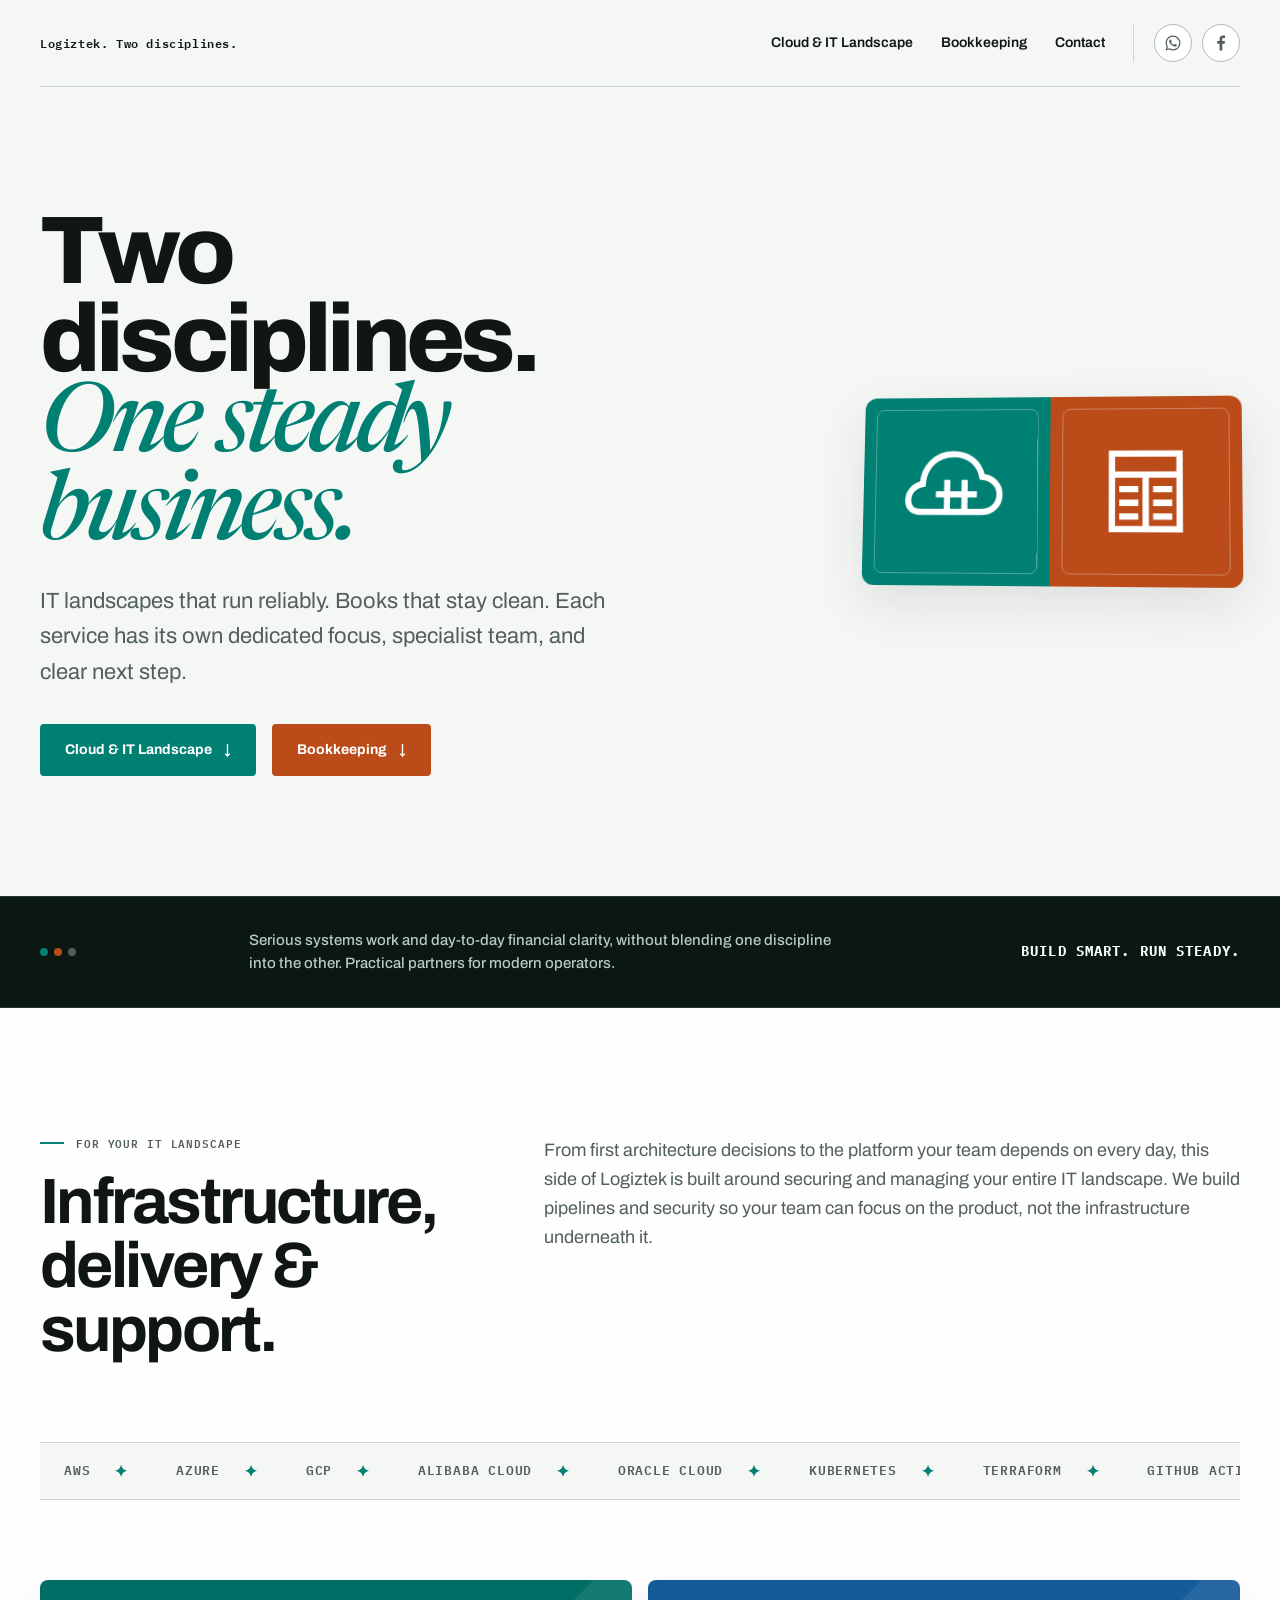
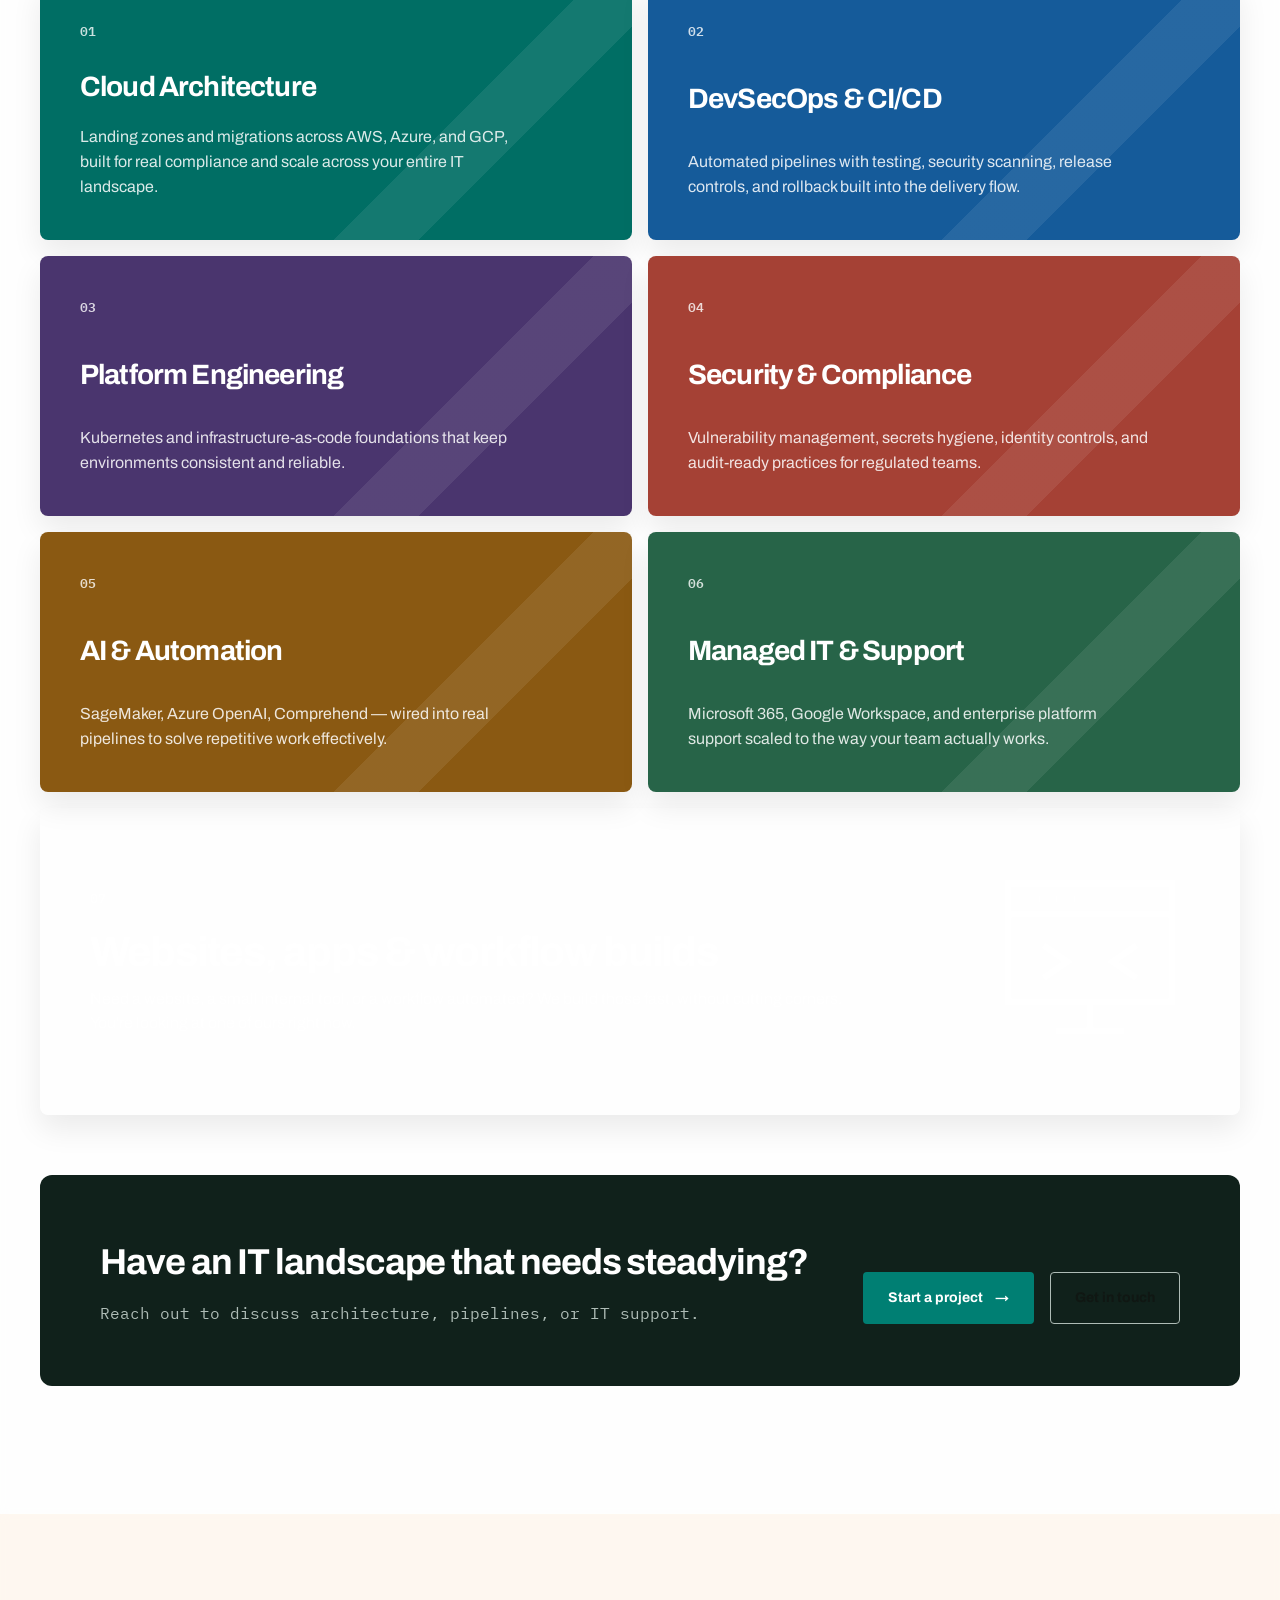
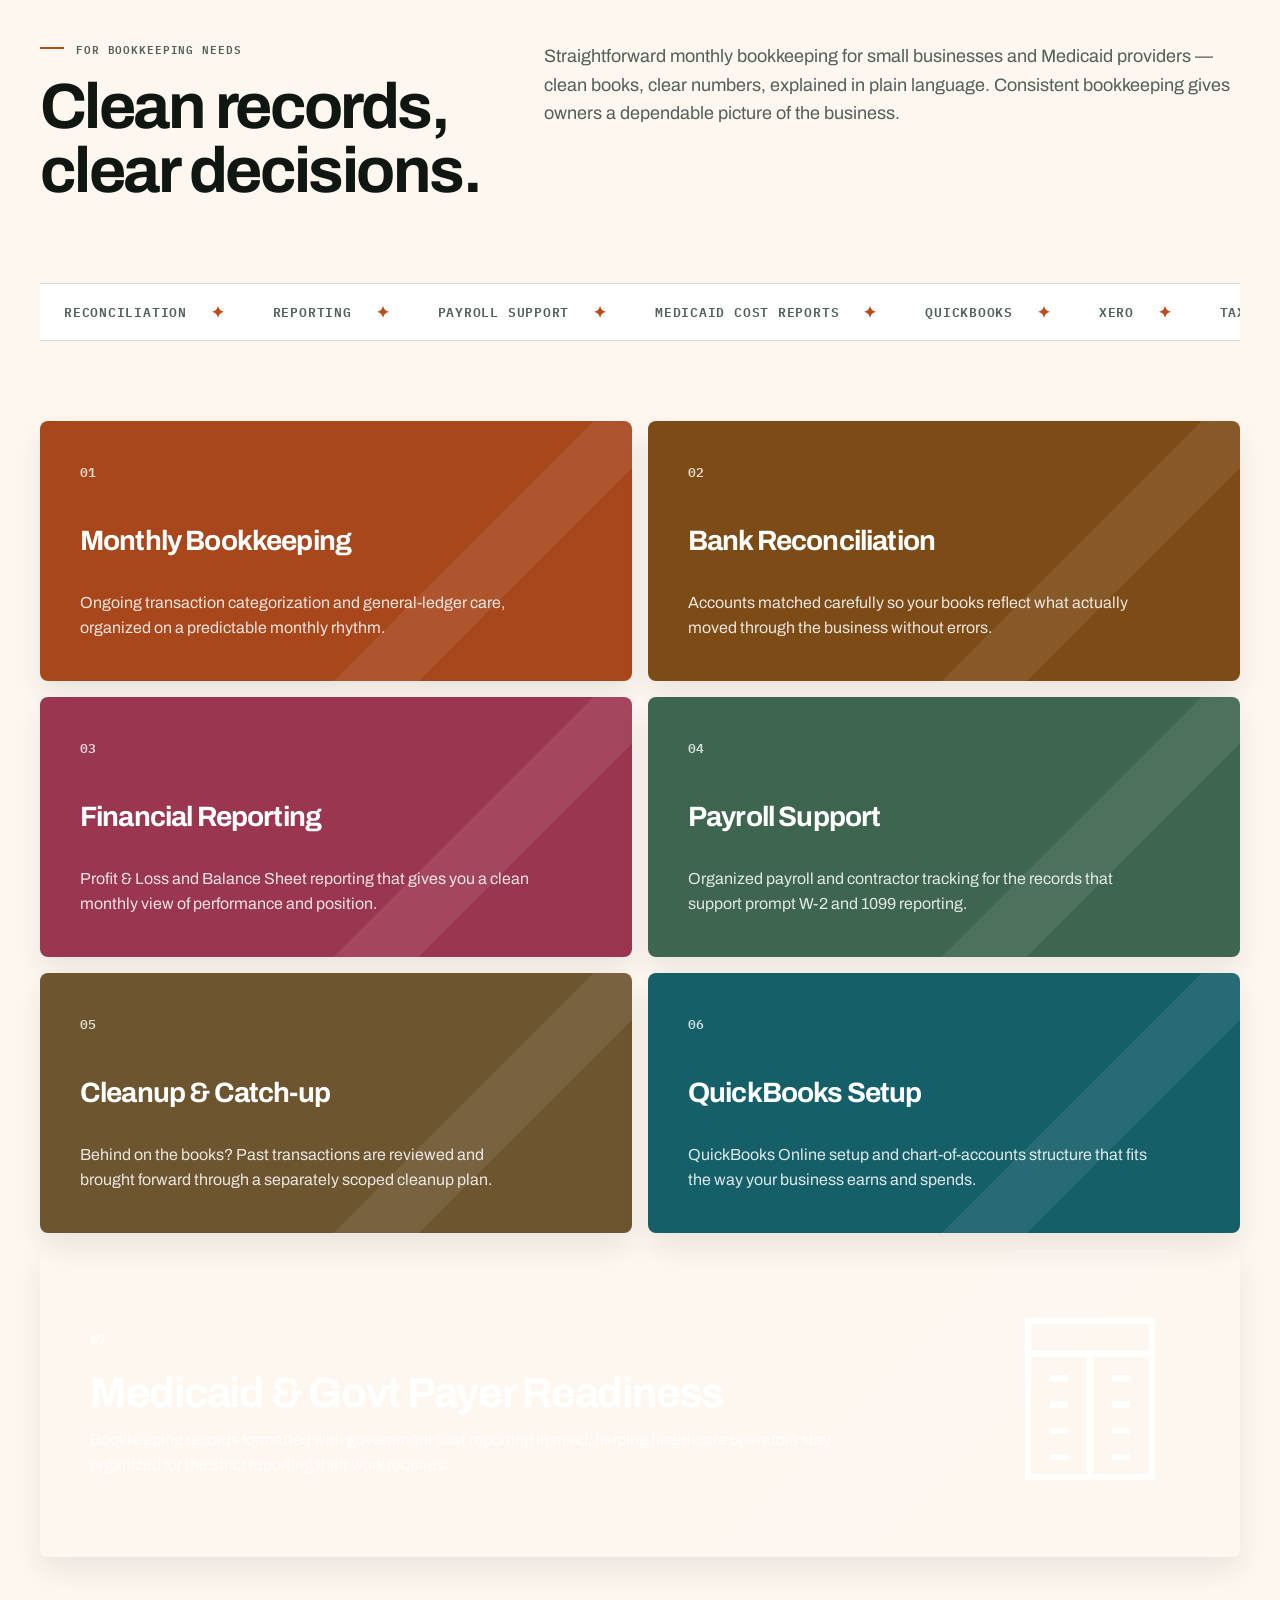
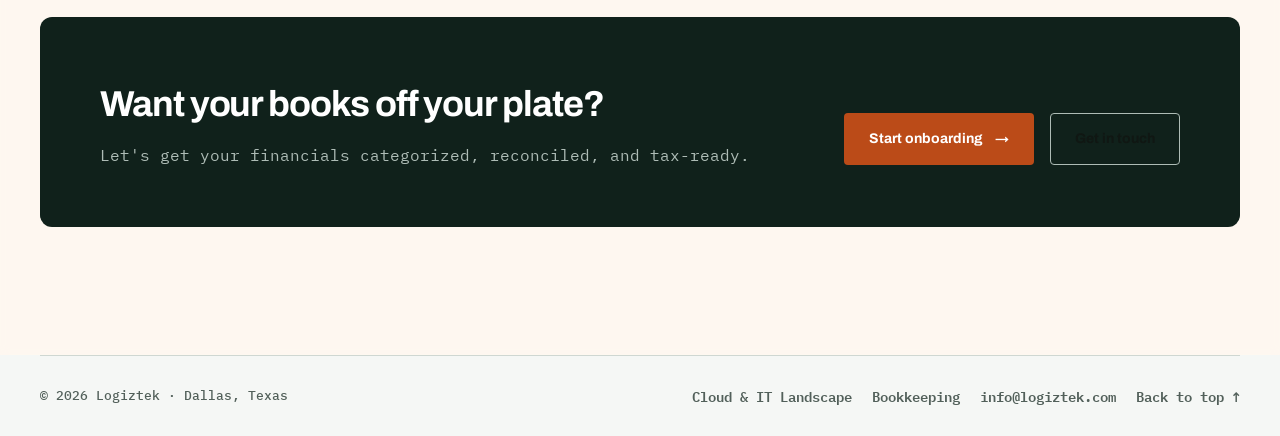
==== index.html @ 9a55af59 "Update index.html" ====
<!doctype html>
<html lang="en">
<head>
  <meta charset="utf-8" />
  <meta name="viewport" content="width=device-width, initial-scale=1, viewport-fit=cover" />
  <meta name="color-scheme" content="light dark" />
  <meta name="description" content="Logiztek provides cloud engineering, DevSecOps, IT landscape support, monthly bookkeeping, payroll support and Medicaid cost reporting." />
  <link rel="icon" href="data:," />
  <link rel="preconnect" href="https://fonts.googleapis.com" />
  <link rel="preconnect" href="https://fonts.gstatic.com" crossorigin />
  <link href="https://fonts.googleapis.com/css2?family=Archivo:wght@400;500;600;700;800&family=Newsreader:opsz,wght@6..72,500;6..72,600&family=IBM+Plex+Mono:wght@400;500;600&display=swap" rel="stylesheet">
  <title>Logiztek — Cloud Systems + Clear Books</title>
  
  <style>
    :root {
      color-scheme: light dark;
      
      /* Base Colors */
      --paper: #f5f7f5;
      --surface: #ffffff;
      --ink: #101713;
      --muted: #52605a;
      --line: #cfd7d2;
      --line-strong: #aebcb6;
      
      /* Cloud / IT Theme */
      --cloud: #007f73;
      --cloud-strong: #005c54;
      --cloud-soft: #d8f3ed;
      --cloud-ink: #063b36;
      
      /* Bookkeeping Theme */
      --books: #bb4b18;
      --books-strong: #87310d;
      --books-soft: #ffe5d2;
      --books-ink: #4d1c08;
      
      /* Accents */
      --dark: #0a1713;
      --dark-surface: #10211b;
      --cream: #fff8ef;
      
      --shadow: 0 18px 52px rgba(14, 35, 27, .11);
      --shadow-hover: 0 24px 64px rgba(14, 35, 27, .18);
    }

    @media (prefers-color-scheme: dark) {
      :root {
        --paper: #07110e;
        --surface: #0d1b17;
        --ink: #f2f7f4;
        --muted: #aebdb6;
        --line: #2b3e37;
        --line-strong: #43574f;
        
        --cloud: #76e0cb;
        --cloud-strong: #a8efdf;
        --cloud-soft: #123f37;
        --cloud-ink: #e6fff9;
        
        --books: #ff9a63;
        --books-strong: #ffc09b;
        --books-soft: #4b2616;
        --books-ink: #fff2e9;
        
        --dark: #06100d;
        --dark-surface: #0a1713;
        --cream: #180f0a;
        
        --shadow: 0 18px 52px rgba(0, 0, 0, .35);
        --shadow-hover: 0 24px 64px rgba(0, 0, 0, .5);
      }
    }

    /* Reset & Base */
    * { box-sizing: border-box; }
    html { scroll-behavior: smooth; }
    body {
      margin: 0;
      overflow-x: hidden;
      background: var(--paper);
      color: var(--ink);
      font-family: "Archivo", sans-serif;
      font-size: 16px;
      line-height: 1.55;
      text-rendering: optimizeLegibility;
      -webkit-font-smoothing: antialiased;
    }
    
    a { color: inherit; transition: color 0.2s ease; }
    button, a { -webkit-tap-highlight-color: transparent; }
    a:focus-visible, button:focus-visible { outline: 3px solid var(--cloud); outline-offset: 4px; }
    
    .shell { width: min(1200px, calc(100% - 48px)); margin-inline: auto; }
    
    /* Typography Utilities */
    .eyebrow {
      font: 600 11px/1.2 "IBM Plex Mono", monospace;
      letter-spacing: .08em;
      text-transform: uppercase;
      color: var(--muted);
      display: flex;
      align-items: center;
      gap: 12px;
      margin-bottom: 20px;
    }
    .eyebrow::before {
      content: "";
      width: 24px;
      height: 2px;
      background: var(--line-strong);
    }

    /* Topbar */
    .topbar {
      display: flex;
      align-items: center;
      justify-content: space-between;
      gap: 24px;
      padding: 24px 0;
      border-bottom: 1px solid var(--line);
    }
    .tagline {
      font: 600 12px/1.2 "IBM Plex Mono", monospace;
      letter-spacing: .05em;
      text-decoration: none;
      color: var(--ink);
    }
    nav { display: flex; align-items: center; gap: 28px; }
    nav a { text-decoration: none; font-size: 14px; font-weight: 600; }
    nav > a:nth-child(1):hover { color: var(--cloud); }
    nav > a:nth-child(2):hover { color: var(--books); }
    
    .header-socials {
      display: flex;
      align-items: center;
      gap: 10px;
      padding-left: 20px;
      border-left: 1px solid var(--line);
    }
    .social-link {
      width: 38px; height: 38px;
      display: grid; place-items: center;
      border: 1px solid var(--line-strong);
      border-radius: 50%;
      color: var(--muted); background: var(--surface);
      transition: all .2s ease;
    }
    .social-link svg { width: 18px; height: 18px; fill: currentColor; }
    .social-link.whatsapp:hover { color: #fff; border-color: #25D366; background: #25D366; }
    .social-link.facebook:hover { color: #fff; border-color: #1877f2; background: #1877f2; }

    /* Buttons */
    .actions { display: flex; flex-wrap: wrap; gap: 16px; margin-top: 34px; }
    .button {
      display: inline-flex; align-items: center; justify-content: center; gap: 12px;
      min-height: 52px; padding: 0 24px;
      border: 1px solid transparent; border-radius: 4px;
      text-decoration: none; font-size: 14px; font-weight: 700;
      transition: transform .2s ease, box-shadow .2s ease, filter .2s ease;
      cursor: pointer;
    }
    .button:hover { transform: translateY(-2px); box-shadow: var(--shadow); }
    .button.cloud-btn { background: var(--cloud); color: #fff; }
    .button.books-btn { background: var(--books); color: #fff; }
    .button.secondary-btn { background: transparent; border-color: var(--line-strong); color: var(--ink); }
    .button.secondary-btn:hover { border-color: var(--ink); background: var(--surface); }

    /* Hero */
    .hero {
      display: grid;
      grid-template-columns: 1.15fr 0.85fr;
      gap: clamp(40px, 8vw, 100px);
      align-items: center;
      padding: clamp(60px, 10vw, 120px) 0;
    }
    .hero-content h1 {
      margin: 0 0 24px 0;
      font-size: clamp(48px, 7.5vw, 96px);
      line-height: .92;
      letter-spacing: -.05em;
      font-weight: 800;
    }
    .hero-content h1 .steady {
      display: block;
      font-family: "Newsreader", serif;
      font-weight: 500;
      font-style: italic;
      color: var(--cloud);
    }
    .hero-content p {
      font-size: clamp(18px, 2vw, 22px);
      color: var(--muted);
      line-height: 1.6;
      max-width: 580px;
      margin: 0;
    }

    /* Duo Mark */
    .duo-mark {
      width: 100%;
      max-width: 380px;
      aspect-ratio: 2 / 1;
      display: grid;
      grid-template-columns: 1fr 1fr;
      box-shadow: var(--shadow);
      margin-left: auto;
      border-radius: 12px;
      overflow: hidden;
      transform: perspective(1000px) rotateY(-5deg) rotateX(5deg);
      transition: transform 0.4s cubic-bezier(0.175, 0.885, 0.32, 1.275);
    }
    .duo-mark:hover {
      transform: perspective(1000px) rotateY(0deg) rotateX(0deg) scale(1.02);
    }
    .mark-half { 
      display: grid; place-items: center; 
      position: relative; 
    }
    .mark-half svg { width: 55%; height: 55%; z-index: 2; }
    .mark-half.cloud { background: var(--cloud); color: #fff; }
    .mark-half.books { background: var(--books); color: #fff; }
    .mark-half::after {
      content: ""; position: absolute; inset: 12px;
      border: 1px solid rgba(255,255,255,0.3);
      border-radius: 8px;
    }

    /* Manifesto */
    .manifesto {
      background: var(--dark);
      color: #fff;
      padding: 32px 0;
      border-block: 1px solid #1d3930;
    }
    .manifesto .shell {
      display: flex;
      align-items: center;
      justify-content: space-between;
      gap: 30px;
      flex-wrap: wrap;
    }
    .manifesto p { margin: 0; color: #b8c9c2; font-size: 15px; font-weight: 500; max-width: 600px; }
    .manifesto strong { font-size: 14px; letter-spacing: .08em; font-family: "IBM Plex Mono", monospace; }
    
    .signal { display: flex; gap: 6px; }
    .signal i { width: 8px; height: 8px; display: block; border-radius: 50%; }
    .signal i:nth-child(1) { background: var(--cloud); }
    .signal i:nth-child(2) { background: var(--books); }
    .signal i:nth-child(3) { background: var(--muted); }

    /* Tracks & Floating Video Backgrounds */
    .track { 
      position: relative; 
      padding: clamp(80px, 10vw, 140px) 0; 
      overflow: hidden; 
    }
    .track > .shell { position: relative; z-index: 2; }
    
    .video-bg {
      position: absolute; inset: 0; z-index: 0;
      overflow: hidden; pointer-events: none;
    }
    .video-bg video {
      width: 100%; height: 100%; object-fit: cover;
      animation: floatSlowly 25s ease-in-out infinite alternate;
      transform: scale(1.1);
    }
    @keyframes floatSlowly {
      0% { transform: scale(1.1) translate(0, 0); }
      100% { transform: scale(1.15) translate(-2%, 2%); }
    }
    .video-overlay {
      position: absolute; inset: 0;
      backdrop-filter: blur(4px);
    }
    
    /* Track specific overlay colors */
    .cloud-track .video-overlay {
      background: var(--surface);
      opacity: 0.88;
    }
    .books-track .video-overlay {
      background: var(--cream);
      opacity: 0.88;
    }

    .track-heading {
      display: grid;
      grid-template-columns: 0.8fr 1.2fr;
      gap: 40px;
      margin-bottom: 60px;
    }
    .track-heading h2 {
      margin: 0 0 20px;
      font-size: clamp(38px, 5vw, 64px);
      line-height: 1;
      letter-spacing: -.04em;
    }
    .track-heading p { margin: 0; color: var(--muted); font-size: 18px; line-height: 1.6; }
    
    .cloud-track .eyebrow::before { background: var(--cloud); }
    .books-track .eyebrow::before { background: var(--books); }

    /* Marquees */
    .marquee { 
      overflow: hidden; border-block: 1px solid var(--line); margin-bottom: 80px; 
      position: relative; z-index: 2; 
    }
    .cloud-track .marquee { background: var(--paper); }
    .books-track .marquee { background: var(--surface); }
    
    .marquee-track { width: max-content; display: flex; animation: marquee 35s linear infinite; }
    .marquee-group { display: flex; align-items: center; }
    .marquee-item { 
      display: flex; align-items: center; gap: 24px; padding: 20px 24px; 
      color: var(--muted); font: 600 13px/1 "IBM Plex Mono", monospace; text-transform: uppercase; letter-spacing: .06em; 
    }
    .cloud-track .marquee-item::after { content: "✦"; color: var(--cloud); font-size: 16px; }
    .books-track .marquee-item::after { content: "✦"; color: var(--books); font-size: 16px; }
    @keyframes marquee { to { transform: translateX(-50%); } }

    /* Services Grid */
    .services-grid { display: grid; grid-template-columns: repeat(2, 1fr); gap: 16px; }
    .service-card {
      padding: 40px;
      color: #fff;
      background-color: var(--service-bg);
      background-image: linear-gradient(135deg, transparent 0 65%, rgba(255,255,255,.08) 65% 75%, transparent 75%);
      box-shadow: 0 14px 30px rgba(0, 0, 0, .08);
      position: relative;
      overflow: hidden;
      border-radius: 8px;
      display: flex;
      flex-direction: column;
      justify-content: space-between;
      min-height: 260px;
    }
    
    /* Cloud Card Colors */
    .cloud-track .service-card:nth-child(1) { --service-bg: #006e64; }
    .cloud-track .service-card:nth-child(2) { --service-bg: #155b9a; }
    .cloud-track .service-card:nth-child(3) { --service-bg: #4a356e; }
    .cloud-track .service-card:nth-child(4) { --service-bg: #a54135; }
    .cloud-track .service-card:nth-child(5) { --service-bg: #8a5912; }
    .cloud-track .service-card:nth-child(6) { --service-bg: #276448; }
    
    /* Books Card Colors */
    .books-track .service-card:nth-child(1) { --service-bg: #a8471c; }
    .books-track .service-card:nth-child(2) { --service-bg: #7d4b16; }
    .books-track .service-card:nth-child(3) { --service-bg: #9b3650; }
    .books-track .service-card:nth-child(4) { --service-bg: #3d654f; }
    .books-track .service-card:nth-child(5) { --service-bg: #6d5530; }
    .books-track .service-card:nth-child(6) { --service-bg: #155f69; }

    .service-card .num { font: 600 13px "IBM Plex Mono", monospace; opacity: 0.8; margin-bottom: 20px; display: block;}
    .service-card h3 { margin: 0 0 12px; font-size: clamp(22px, 2.5vw, 28px); line-height: 1.1; letter-spacing: -.03em; }
    .service-card p { margin: 0; color: rgba(255,255,255,.85); font-size: 16px; max-width: 90%; }

    /* Wide Feature Card */
    .service-card.feature {
      grid-column: 1 / -1;
      flex-direction: row;
      align-items: center;
      gap: 40px;
      padding: 50px;
    }
    .service-card.feature .content { flex: 1; }
    .service-card.feature h3 { font-size: clamp(28px, 4vw, 42px); }
    .service-card.feature .emblem { flex: 0 0 200px; opacity: 0.9; }
    .service-card.feature .emblem svg { width: 100%; height: auto; }

    /* Call to Action Strip inside tracks */
    .cta-banner {
      margin-top: 60px;
      padding: clamp(40px, 6vw, 60px);
      background: var(--dark-surface);
      color: #fff;
      border-radius: 12px;
      display: flex;
      flex-wrap: wrap;
      align-items: center;
      justify-content: space-between;
      gap: 30px;
    }
    .cta-banner h3 { margin: 0 0 10px; font-size: clamp(24px, 3vw, 36px); letter-spacing: -.03em; }
    .cta-banner p { margin: 0; color: #aebcb6; font-size: 16px; font-family: "IBM Plex Mono", monospace; }

    /* Modals / Dialogs */
    .contact-dialog {
      position: fixed; inset: 0; z-index: 100; display: none; place-items: center; padding: 24px;
      background: rgba(2, 12, 9, .85); backdrop-filter: blur(8px);
    }
    .contact-dialog:target { display: grid; animation: fadeIn 0.3s ease; }
    @keyframes fadeIn { from { opacity: 0; } to { opacity: 1; } }
    
    .contact-card {
      width: min(640px, 100%); max-height: calc(100dvh - 48px); overflow-y: auto; 
      padding: clamp(32px, 5vw, 56px);
      background: var(--surface); color: var(--ink); 
      border-radius: 12px; box-shadow: 0 24px 80px rgba(0,0,0,0.4);
    }
    .cloud-path .contact-card { border-top: 6px solid var(--cloud); }
    .book-path .contact-card { border-top: 6px solid var(--books); }
    
    .contact-card-head { display: flex; align-items: flex-start; justify-content: space-between; gap: 20px; }
    .contact-card h2 { margin: 0 0 10px; font-size: clamp(32px, 5vw, 48px); line-height: 1.05; letter-spacing: -.04em; }
    .contact-card > p { margin: 0; color: var(--muted); font-size: 16px; }
    
    .contact-close {
      width: 40px; height: 40px; display: grid; place-items: center; 
      border: 1px solid var(--line-strong); border-radius: 50%;
      color: var(--muted); text-decoration: none; font-size: 24px;
      transition: all .2s ease;
    }
    .contact-close:hover { border-color: var(--ink); color: var(--ink); background: var(--paper); }

    /* Forms */
    .contact-form { display: grid; gap: 20px; margin-top: 32px; }
    .form-row { display: grid; grid-template-columns: 1fr 1fr; gap: 16px; }
    .form-field { display: grid; gap: 8px; }
    .form-field label { font: 600 11px/1 "IBM Plex Mono", monospace; letter-spacing: .05em; text-transform: uppercase; color: var(--ink); }
    .form-field input, .form-field textarea {
      width: 100%; padding: 14px 16px; 
      border: 1px solid var(--line-strong); border-radius: 6px;
      background: var(--paper); color: var(--ink); font: inherit; transition: border-color .2s, box-shadow .2s;
    }
    .form-field textarea { min-height: 120px; resize: vertical; }
    
    .cloud-path .form-field input:focus, .cloud-path .form-field textarea:focus { 
      border-color: var(--cloud); outline: none; box-shadow: 0 0 0 3px color-mix(in srgb, var(--cloud) 20%, transparent); 
    }
    .book-path .form-field input:focus, .book-path .form-field textarea:focus { 
      border-color: var(--books); outline: none; box-shadow: 0 0 0 3px color-mix(in srgb, var(--books) 20%, transparent); 
    }
    
    .form-field input.is-invalid, .form-field textarea.is-invalid { border-color: #d32f2f; }
    .field-error { min-height: 18px; margin: 0; color: #d32f2f; font-size: 13px; }
    .honeypot { position: absolute !important; width: 1px !important; height: 1px !important; overflow: hidden !important; clip: rect(0 0 0 0) !important; clip-path: inset(50%) !important; white-space: nowrap !important; }
    .form-submit { width: 100%; border: none; font-size: 16px; padding: 18px; }
    .form-submit:disabled { opacity: .7; cursor: wait; }
    
    .form-note { margin: 0; color: var(--muted); font-size: 14px; }
    .form-note.is-error { color: #d32f2f; }
    .cloud-path .form-note.is-success { color: var(--cloud); font-weight: 700; }
    .book-path .form-note.is-success { color: var(--books); font-weight: 700; }
    
    .contact-success { display: none; margin-top: 30px; padding: 30px; border-radius: 8px; }
    .cloud-path .contact-success { background: var(--cloud-soft); color: var(--cloud-ink); border-left: 4px solid var(--cloud); }
    .book-path .contact-success { background: var(--books-soft); color: var(--books-ink); border-left: 4px solid var(--books); }
    .contact-success h3 { margin: 0 0 10px; font-size: 24px; }
    .contact-success p { margin: 0; }
    .contact-form.is-complete { display: none; }
    .contact-form.is-complete + .contact-success { display: block; }

    /* Footer */
    footer { 
      display: flex; justify-content: space-between; align-items: center; flex-wrap: wrap; gap: 20px; 
      padding: 30px 0; border-top: 1px solid var(--line); color: var(--muted); font: 500 13px/1.4 "IBM Plex Mono", monospace; 
    }
    .footer-nav { display: flex; gap: 20px; }
    footer a:hover { color: var(--ink); }

    /* Responsive */
    @media (max-width: 900px) {
      .hero { grid-template-columns: 1fr; text-align: center; gap: 40px; }
      .hero-content p { margin: 0 auto; }
      .duo-mark { margin: 0 auto; max-width: 400px; transform: none; }
      .duo-mark:hover { transform: translateY(-5px); }
      .track-heading { grid-template-columns: 1fr; gap: 20px; }
      .services-grid { grid-template-columns: 1fr; }
      .service-card.feature { flex-direction: column; text-align: center; gap: 30px; padding: 40px 30px; }
      .service-card.feature .emblem { width: 160px; margin: 0 auto; }
      .cta-banner { flex-direction: column; text-align: center; }
    }

    @media (max-width: 600px) {
      .topbar { flex-direction: column; gap: 16px; padding: 20px 0; }
      .header-socials { border-left: none; padding-left: 0; justify-content: center; width: 100%; margin-top: 10px; }
      nav { flex-wrap: wrap; justify-content: center; gap: 16px; }
      .hero-content h1 { font-size: clamp(42px, 12vw, 60px); }
      .manifesto .shell { flex-direction: column; text-align: center; }
      .form-row { grid-template-columns: 1fr; }
      footer { flex-direction: column; text-align: center; justify-content: center; }
      .footer-nav { justify-content: center; flex-wrap: wrap; }
    }
  </style>
</head>
<body id="top">
  
  <header class="shell topbar">
    <a class="tagline" href="#top">Logiztek. Two disciplines.</a>
    <nav aria-label="Primary navigation">
      <a href="#cloud">Cloud &amp; IT Landscape</a>
      <a href="#bookkeeping">Bookkeeping</a>
      <a href="#contact-cloud">Contact</a>
      <span class="header-socials" aria-label="Follow Logiztek">
        <a class="social-link whatsapp" href="https://whatsapp.com/channel/0029Vb7V7QNIHphKqlEUrF14" target="_blank" rel="noopener noreferrer" aria-label="WhatsApp">
          <svg viewBox="0 0 24 24"><path d="M12.04 2a9.84 9.84 0 0 0-8.46 14.86L2.05 22l5.28-1.49A9.98 9.98 0 0 0 12.04 22 9.96 9.96 0 0 0 22 12.04 10 10 0 0 0 12.04 2Zm0 18.3a8.26 8.26 0 0 1-4.21-1.15l-.3-.18-3.13.88.89-3.05-.2-.32A8.18 8.18 0 0 1 3.78 12a8.27 8.27 0 1 1 8.26 8.3Zm4.53-6.19c-.25-.12-1.47-.72-1.7-.8-.23-.09-.4-.13-.57.12-.16.25-.64.8-.78.97-.14.16-.29.18-.54.06-1.47-.73-2.43-1.3-3.4-2.96-.26-.44.26-.41.73-1.36.08-.17.04-.31-.02-.44-.06-.12-.56-1.35-.77-1.85-.2-.48-.41-.42-.57-.43h-.48c-.16 0-.43.06-.66.31-.22.25-.86.85-.86 2.07 0 1.22.89 2.4 1.01 2.56.12.17 1.75 2.67 4.24 3.75 1.58.68 2.2.74 2.99.62.48-.07 1.47-.6 1.68-1.18.2-.58.2-1.07.14-1.18-.06-.1-.22-.16-.47-.28Z"/></svg>
        </a>
        <a class="social-link facebook" href="https://www.facebook.com/61595042666235" target="_blank" rel="noopener noreferrer" aria-label="Facebook">
          <svg viewBox="0 0 24 24"><path d="M13.72 22v-9.12h3.06l.46-3.56h-3.52V7.05c0-1.03.29-1.73 1.76-1.73h1.88V2.14A25.1 25.1 0 0 0 14.62 2c-2.71 0-4.57 1.66-4.57 4.7v2.62H7v3.56h3.05V22h3.67Z"/></svg>
        </a>
      </span>
    </nav>
  </header>

  <main>
    <!-- Unified Hero Section -->
    <section class="shell hero" aria-labelledby="hero-title">
      <div class="hero-content">
        <h1 id="hero-title">Two disciplines. <span class="steady">One steady business.</span></h1>
        <p>IT landscapes that run reliably. Books that stay clean. Each service has its own dedicated focus, specialist team, and clear next step.</p>
        <div class="actions">
          <a class="button cloud-btn" href="#cloud">Cloud &amp; IT Landscape <span aria-hidden="true">↓</span></a>
          <a class="button books-btn" href="#bookkeeping">Bookkeeping <span aria-hidden="true">↓</span></a>
        </div>
      </div>
      
      <div class="hero-aside">
        <div class="duo-mark" aria-label="Cloud and bookkeeping service emblem">
          <div class="mark-half cloud">
            <svg viewBox="0 0 100 100" fill="none" stroke="currentColor" stroke-width="6" stroke-linecap="square">
              <path d="M26 70h48c11 0 18-7 18-17 0-9-7-16-17-17C72 22 61 14 47 14 30 14 18 26 17 43 8 45 3 51 3 59c0 7 5 11 12 11h11Z"/>
              <path d="M33 53h34M41 42v22M58 42v22"/>
            </svg>
          </div>
          <div class="mark-half books">
            <svg viewBox="0 0 100 100" fill="none" stroke="currentColor" stroke-width="6" stroke-linecap="square">
              <path d="M18 14h64v72H18zM18 34h64M50 34v52"/>
              <path d="M28 48h12M28 61h12M28 74h12M60 48h12M60 61h12M60 74h12"/>
            </svg>
          </div>
        </div>
      </div>
    </section>

    <!-- Manifesto Strip -->
    <section class="manifesto" aria-label="Approach">
      <div class="shell">
        <div class="signal" aria-hidden="true"><i></i><i></i><i></i></div>
        <p>Serious systems work and day-to-day financial clarity, without blending one discipline into the other. Practical partners for modern operators.</p>
        <strong>BUILD SMART. RUN STEADY.</strong>
      </div>
    </section>

    <!-- Cloud Track -->
    <section class="track cloud-track" id="cloud">
      <!-- Floating Background Video -->
      <div class="video-bg" aria-hidden="true">
        <video autoplay loop muted playsinline>
          <source src="https://assets.mixkit.co/videos/preview/mixkit-server-rack-with-flashing-lights-in-a-data-center-43849-large.mp4" type="video/mp4">
        </video>
        <div class="video-overlay"></div>
      </div>

      <div class="shell">
        <div class="track-heading">
          <div>
            <div class="eyebrow">For Your IT Landscape</div>
            <h2>Infrastructure, delivery &amp; support.</h2>
          </div>
          <div>
            <p>From first architecture decisions to the platform your team depends on every day, this side of Logiztek is built around securing and managing your entire IT landscape. We build pipelines and security so your team can focus on the product, not the infrastructure underneath it.</p>
          </div>
        </div>

        <div class="marquee">
          <div class="marquee-track">
            <div class="marquee-group">
              <span class="marquee-item">AWS</span><span class="marquee-item">Azure</span><span class="marquee-item">GCP</span><span class="marquee-item">Alibaba Cloud</span><span class="marquee-item">Oracle Cloud</span><span class="marquee-item">Kubernetes</span><span class="marquee-item">Terraform</span><span class="marquee-item">GitHub Actions</span><span class="marquee-item">AI / ML</span>
            </div>
            <div class="marquee-group" aria-hidden="true">
              <span class="marquee-item">AWS</span><span class="marquee-item">Azure</span><span class="marquee-item">GCP</span><span class="marquee-item">Alibaba Cloud</span><span class="marquee-item">Oracle Cloud</span><span class="marquee-item">Kubernetes</span><span class="marquee-item">Terraform</span><span class="marquee-item">GitHub Actions</span><span class="marquee-item">AI / ML</span>
            </div>
          </div>
        </div>

        <div class="services-grid">
          <article class="service-card">
            <span class="num">01</span>
            <h3>Cloud Architecture</h3>
            <p>Landing zones and migrations across AWS, Azure, and GCP, built for real compliance and scale across your entire IT landscape.</p>
          </article>
          <article class="service-card">
            <span class="num">02</span>
            <h3>DevSecOps &amp; CI/CD</h3>
            <p>Automated pipelines with testing, security scanning, release controls, and rollback built into the delivery flow.</p>
          </article>
          <article class="service-card">
            <span class="num">03</span>
            <h3>Platform Engineering</h3>
            <p>Kubernetes and infrastructure-as-code foundations that keep environments consistent and reliable.</p>
          </article>
          <article class="service-card">
            <span class="num">04</span>
            <h3>Security &amp; Compliance</h3>
            <p>Vulnerability management, secrets hygiene, identity controls, and audit-ready practices for regulated teams.</p>
          </article>
          <article class="service-card">
            <span class="num">05</span>
            <h3>AI &amp; Automation</h3>
            <p>SageMaker, Azure OpenAI, Comprehend — wired into real pipelines to solve repetitive work effectively.</p>
          </article>
          <article class="service-card">
            <span class="num">06</span>
            <h3>Managed IT &amp; Support</h3>
            <p>Microsoft 365, Google Workspace, and enterprise platform support scaled to the way your team actually works.</p>
          </article>
          <article class="service-card feature">
            <div class="content">
              <span class="num">07</span>
              <h3>Websites, apps &amp; workflow builds</h3>
              <p>Need a website, a small internal tool, or a workflow automated? We build those fast, without cutting corners. You're looking at one of ours right now.</p>
            </div>
            <div class="emblem" aria-hidden="true">
              <svg viewBox="0 0 220 220" fill="none" stroke="currentColor" stroke-width="7">
                <rect x="20" y="28" width="180" height="130"/>
                <path d="M20 62h180M54 45h1M73 45h1M92 45h1M72 190h76M110 158v32"/>
                <path d="M59 96l26 18-26 18M161 96l-26 18 26 18"/>
              </svg>
            </div>
          </article>
        </div>

        <div class="cta-banner">
          <div>
            <h3>Have an IT landscape that needs steadying?</h3>
            <p>Reach out to discuss architecture, pipelines, or IT support.</p>
          </div>
          <div class="actions">
            <a class="button cloud-btn" href="https://logiztek.com/project">Start a project <span aria-hidden="true">→</span></a>
            <a class="button secondary-btn" href="#contact-cloud">Get in touch</a>
          </div>
        </div>

      </div>
    </section>

    <!-- Books Track -->
    <section class="track books-track" id="bookkeeping">
      <!-- Floating Background Video -->
      <div class="video-bg" aria-hidden="true">
        <video autoplay loop muted playsinline>
          <source src="https://assets.mixkit.co/videos/preview/mixkit-person-typing-on-a-calculator-and-writing-on-a-notebook-2802-large.mp4" type="video/mp4">
        </video>
        <div class="video-overlay"></div>
      </div>

      <div class="shell">
        <div class="track-heading">
          <div>
            <div class="eyebrow">For Bookkeeping Needs</div>
            <h2>Clean records, clear decisions.</h2>
          </div>
          <div>
            <p>Straightforward monthly bookkeeping for small businesses and Medicaid providers — clean books, clear numbers, explained in plain language. Consistent bookkeeping gives owners a dependable picture of the business.</p>
          </div>
        </div>

        <div class="marquee">
          <div class="marquee-track">
            <div class="marquee-group">
              <span class="marquee-item">Reconciliation</span><span class="marquee-item">Reporting</span><span class="marquee-item">Payroll Support</span><span class="marquee-item">Medicaid Cost Reports</span><span class="marquee-item">QuickBooks</span><span class="marquee-item">Xero</span><span class="marquee-item">Tax-Ready Records</span>
            </div>
            <div class="marquee-group" aria-hidden="true">
              <span class="marquee-item">Reconciliation</span><span class="marquee-item">Reporting</span><span class="marquee-item">Payroll Support</span><span class="marquee-item">Medicaid Cost Reports</span><span class="marquee-item">QuickBooks</span><span class="marquee-item">Xero</span><span class="marquee-item">Tax-Ready Records</span>
            </div>
          </div>
        </div>

        <div class="services-grid">
          <article class="service-card">
            <span class="num">01</span>
            <h3>Monthly Bookkeeping</h3>
            <p>Ongoing transaction categorization and general-ledger care, organized on a predictable monthly rhythm.</p>
          </article>
          <article class="service-card">
            <span class="num">02</span>
            <h3>Bank Reconciliation</h3>
            <p>Accounts matched carefully so your books reflect what actually moved through the business without errors.</p>
          </article>
          <article class="service-card">
            <span class="num">03</span>
            <h3>Financial Reporting</h3>
            <p>Profit &amp; Loss and Balance Sheet reporting that gives you a clean monthly view of performance and position.</p>
          </article>
          <article class="service-card">
            <span class="num">04</span>
            <h3>Payroll Support</h3>
            <p>Organized payroll and contractor tracking for the records that support prompt W-2 and 1099 reporting.</p>
          </article>
          <article class="service-card">
            <span class="num">05</span>
            <h3>Cleanup &amp; Catch-up</h3>
            <p>Behind on the books? Past transactions are reviewed and brought forward through a separately scoped cleanup plan.</p>
          </article>
          <article class="service-card">
            <span class="num">06</span>
            <h3>QuickBooks Setup</h3>
            <p>QuickBooks Online setup and chart-of-accounts structure that fits the way your business earns and spends.</p>
          </article>
          <article class="service-card feature">
            <div class="content">
              <span class="num">07</span>
              <h3>Medicaid &amp; Govt Payer Readiness</h3>
              <p>Bookkeeping records formatted with government cost reporting in mind, helping healthcare operators stay organized for the strict reporting their work requires.</p>
            </div>
            <div class="emblem" aria-hidden="true">
              <svg viewBox="0 0 220 220" fill="none" stroke="currentColor" stroke-width="7">
                <path d="M42 24h136v172H42zM42 60h136M110 60v136"/>
                <path d="M66 87h20M66 116h20M66 145h20M66 174h20M134 87h20M134 116h20M134 145h20M134 174h20"/>
              </svg>
            </div>
          </article>
        </div>

        <div class="cta-banner">
          <div>
            <h3>Want your books off your plate?</h3>
            <p>Let's get your financials categorized, reconciled, and tax-ready.</p>
          </div>
          <div class="actions">
            <a class="button books-btn" href="https://logiztek.com/start">Start onboarding <span aria-hidden="true">→</span></a>
            <a class="button secondary-btn" href="#contact-bookkeeping">Get in touch</a>
          </div>
        </div>

      </div>
    </section>

    <!-- Modals -->
    <!-- Cloud Contact Modal -->
    <section class="contact-dialog cloud-path" id="contact-cloud" role="dialog" aria-modal="true" aria-labelledby="contact-cloud-title">
      <div class="contact-card">
        <div class="contact-card-head">
          <div>
            <div class="eyebrow">Cloud &amp; IT Landscape Inquiry</div>
            <h2 id="contact-cloud-title">Let’s talk systems.</h2>
          </div>
          <a class="contact-close" href="#cloud" aria-label="Close modal">&times;</a>
        </div>
        <p>Tell us what you are building, migrating, securing or trying to steady across your IT landscape. We’ll respond by email or phone.</p>
        
        <form class="contact-form" data-contact-form data-service="Cloud &amp; IT" novalidate>
          <div class="form-row">
            <div class="form-field">
              <label for="cloud-name">Name</label>
              <input id="cloud-name" name="name" type="text" autocomplete="name" required />
              <p class="field-error" data-field-error="name" aria-live="polite"></p>
            </div>
            <div class="form-field">
              <label for="cloud-phone">Phone <span aria-hidden="true">(opt)</span></label>
              <input id="cloud-phone" name="phone" type="tel" autocomplete="tel" />
              <p class="field-error" data-field-error="phone" aria-live="polite"></p>
            </div>
          </div>
          <div class="form-field">
            <label for="cloud-email">Email</label>
            <input id="cloud-email" name="email" type="email" autocomplete="email" required />
            <p class="field-error" data-field-error="email" aria-live="polite"></p>
          </div>
          <div class="form-field">
            <label for="cloud-message">Message Details</label>
            <textarea id="cloud-message" name="message" required placeholder="What can we help you build or support?"></textarea>
            <p class="field-error" data-field-error="message" aria-live="polite"></p>
          </div>
          <div class="honeypot" aria-hidden="true">
            <label for="cloud-website">Website</label>
            <input id="cloud-website" name="website" type="text" tabindex="-1" autocomplete="off" />
          </div>
          <button class="button cloud-btn form-submit" type="submit">Send Inquiry &rarr;</button>
          <p class="form-note" data-form-note aria-live="polite"></p>
        </form>
        <div class="contact-success" role="status">
          <h3>Message sent successfully.</h3>
          <p>Thank you. A specialist from Logiztek will reach out to you shortly.</p>
        </div>
      </div>
    </section>

    <!-- Books Contact Modal -->
    <section class="contact-dialog book-path" id="contact-bookkeeping" role="dialog" aria-modal="true" aria-labelledby="contact-books-title">
      <div class="contact-card">
        <div class="contact-card-head">
          <div>
            <div class="eyebrow">Bookkeeping Inquiry</div>
            <h2 id="contact-books-title">Get your books in order.</h2>
          </div>
          <a class="contact-close" href="#bookkeeping" aria-label="Close modal">&times;</a>
        </div>
        <p>Tell us where your books stand and what you need help with. We’ll respond promptly.</p>
        
        <form class="contact-form" data-contact-form data-service="Bookkeeping" novalidate>
          <div class="form-row">
            <div class="form-field">
              <label for="book-name">Name</label>
              <input id="book-name" name="name" type="text" autocomplete="name" required />
              <p class="field-error" data-field-error="name" aria-live="polite"></p>
            </div>
            <div class="form-field">
              <label for="book-phone">Phone <span aria-hidden="true">(opt)</span></label>
              <input id="book-phone" name="phone" type="tel" autocomplete="tel" />
              <p class="field-error" data-field-error="phone" aria-live="polite"></p>
            </div>
          </div>
          <div class="form-field">
            <label for="book-email">Email</label>
            <input id="book-email" name="email" type="email" autocomplete="email" required />
            <p class="field-error" data-field-error="email" aria-live="polite"></p>
          </div>
          <div class="form-field">
            <label for="book-message">Message Details</label>
            <textarea id="book-message" name="message" required placeholder="Tell us about your business and bookkeeping needs..."></textarea>
            <p class="field-error" data-field-error="message" aria-live="polite"></p>
          </div>
          <div class="honeypot" aria-hidden="true">
            <label for="book-website">Website</label>
            <input id="book-website" name="website" type="text" tabindex="-1" autocomplete="off" />
          </div>
          <button class="button books-btn form-submit" type="submit">Send Inquiry &rarr;</button>
          <p class="form-note" data-form-note aria-live="polite"></p>
        </form>
        <div class="contact-success" role="status">
          <h3>Message sent successfully.</h3>
          <p>Thank you. Logiztek will reach out to you to discuss your financials.</p>
        </div>
      </div>
    </section>
  </main>

  <footer class="shell">
    <span>© 2026 Logiztek · Dallas, Texas</span>
    <nav class="footer-nav" aria-label="Footer navigation">
      <a href="#cloud">Cloud &amp; IT Landscape</a>
      <a href="#bookkeeping">Bookkeeping</a>
      <a href="mailto:info@logiztek.com">info@logiztek.com</a>
      <a href="#top">Back to top &uarr;</a>
    </nav>
  </footer>

  <script>
    (function () {
      var minimumFillTime = 3000;
      var emailPattern = /^[^\s@]+@[^\s@]+\.[^\s@]+$/;
      var forms = document.querySelectorAll('[data-contact-form]');

      function activeDialog() {
        var hash = window.location.hash;
        if (hash !== '#contact-cloud' && hash !== '#contact-bookkeeping') return null;
        return document.querySelector(hash);
      }

      function prepareDialog() {
        var dialog = activeDialog();
        document.body.style.overflow = dialog ? 'hidden' : '';
        if (!dialog) return;
        var form = dialog.querySelector('[data-contact-form]');
        if (form) form.dataset.openedAt = String(Date.now());
        window.setTimeout(function () {
          var field = dialog.querySelector('input[name="name"]');
          if (field) field.focus();
        }, 50);
      }

      function validationMessage(field) {
        var value = field.value.trim();
        if (field.name === 'name') {
          if (!value) return 'Enter your name.';
          if (value.length < 2 || !/[A-Za-z]/.test(value) || /^(.)\1+$/.test(value.replace(/\s/g, ''))) return 'Enter a valid name with at least 2 characters.';
        }
        if (field.name === 'email') {
          if (!value) return 'Enter your email address.';
          if (!emailPattern.test(value)) return 'Enter a valid email address.';
        }
        if (field.name === 'phone' && value && value.replace(/\D/g, '').length < 10) {
          return 'Enter a phone number with at least 10 digits, or leave it blank.';
        }
        if (field.name === 'message') {
          if (value.length < 10) return 'Enter at least 10 characters.';
          if (value.length > 2000) return 'Keep your message to 2000 characters or fewer.';
        }
        return '';
      }

      function validateField(field) {
        var message = validationMessage(field);
        var error = field.closest('.form-field').querySelector('[data-field-error]');
        field.setCustomValidity(message);
        field.classList.toggle('is-invalid', Boolean(message));
        if (error) error.textContent = message;
        return !message;
      }

      function validateForm(form) {
        var valid = true;
        ['name', 'email', 'phone', 'message'].forEach(function (name) {
          var field = form.elements[name];
          if (field && !validateField(field)) valid = false;
        });
        return valid;
      }

      function clearValidation(form) {
        form.querySelectorAll('.is-invalid').forEach(function (field) { field.classList.remove('is-invalid'); });
        form.querySelectorAll('[data-field-error]').forEach(function (error) { error.textContent = ''; });
      }

      forms.forEach(function (form) {
        ['name', 'email', 'phone', 'message'].forEach(function (name) {
          var field = form.elements[name];
          if (!field) return;
          field.addEventListener('input', function () { validateField(field); });
          field.addEventListener('blur', function () { validateField(field); });
        });

        form.addEventListener('submit', function (event) {
          event.preventDefault();
          var note = form.querySelector('[data-form-note]');
          var submit = form.querySelector('.form-submit');
          var openedAt = Number(form.dataset.openedAt || Date.now());

          note.className = 'form-note';
          if (!validateForm(form)) {
            form.reportValidity();
            note.textContent = 'Please review the fields marked above.';
            note.classList.add('is-error');
            return;
          }

          var data = new FormData(form);
          var payload = {
            name: String(data.get('name') || '').trim(),
            email: String(data.get('email') || '').trim(),
            phone: String(data.get('phone') || '').trim(),
            message: String(data.get('message') || '').trim(),
            website: String(data.get('website') || '').trim(),
            elapsedMs: 0
          };
          var delay = Math.max(0, minimumFillTime - (Date.now() - openedAt));

          submit.disabled = true;
          submit.innerHTML = delay ? 'Preparing&hellip;' : 'Sending&hellip;';
          note.textContent = delay ? 'Preparing your message…' : 'Sending your message securely…';

          window.setTimeout(function () {
            payload.elapsedMs = Math.max(minimumFillTime, Date.now() - openedAt);
            submit.innerHTML = 'Sending&hellip;';
            note.textContent = 'Sending your message securely…';

            fetch('/api/contact', {
              method: 'POST',
              headers: { 'Content-Type': 'application/json', 'Accept': 'application/json' },
              body: JSON.stringify(payload)
            }).then(function (response) {
              if (response.ok) {
                form.classList.add('is-complete');
                form.reset();
                clearValidation(form);
                return null;
              }
              return response.json().catch(function () { return {}; }).then(function (details) {
                var error = new Error(details.error || 'The message could not be sent. Please try again.');
                error.isHttpError = true;
                throw error;
              });
            }).catch(function (error) {
              note.className = 'form-note is-error';
              if (error.isHttpError) {
                note.textContent = error.message;
                return;
              }
              var subject = encodeURIComponent((form.dataset.service || 'General') + ' inquiry');
              var body = encodeURIComponent('Name: ' + payload.name + '\nEmail: ' + payload.email + '\nPhone: ' + (payload.phone || 'Not provided') + '\n\n' + payload.message);
              note.innerHTML = 'The network connection failed. <a href="mailto:info@logiztek.com?subject=' + subject + '&amp;body=' + body + '">Email info@logiztek.com instead</a>.';
            }).finally(function () {
              submit.disabled = false;
              submit.innerHTML = 'Send Inquiry &rarr;';
            });
          }, delay);
        });
      });

      window.addEventListener('hashchange', prepareDialog);
      document.addEventListener('keydown', function (event) {
        var dialog = activeDialog();
        if (event.key === 'Escape' && dialog) {
          var closeLink = dialog.querySelector('.contact-close');
          if (closeLink) window.location.hash = closeLink.getAttribute('href');
        }
      });
      prepareDialog();
    }());
  </script>
</body>
</html>
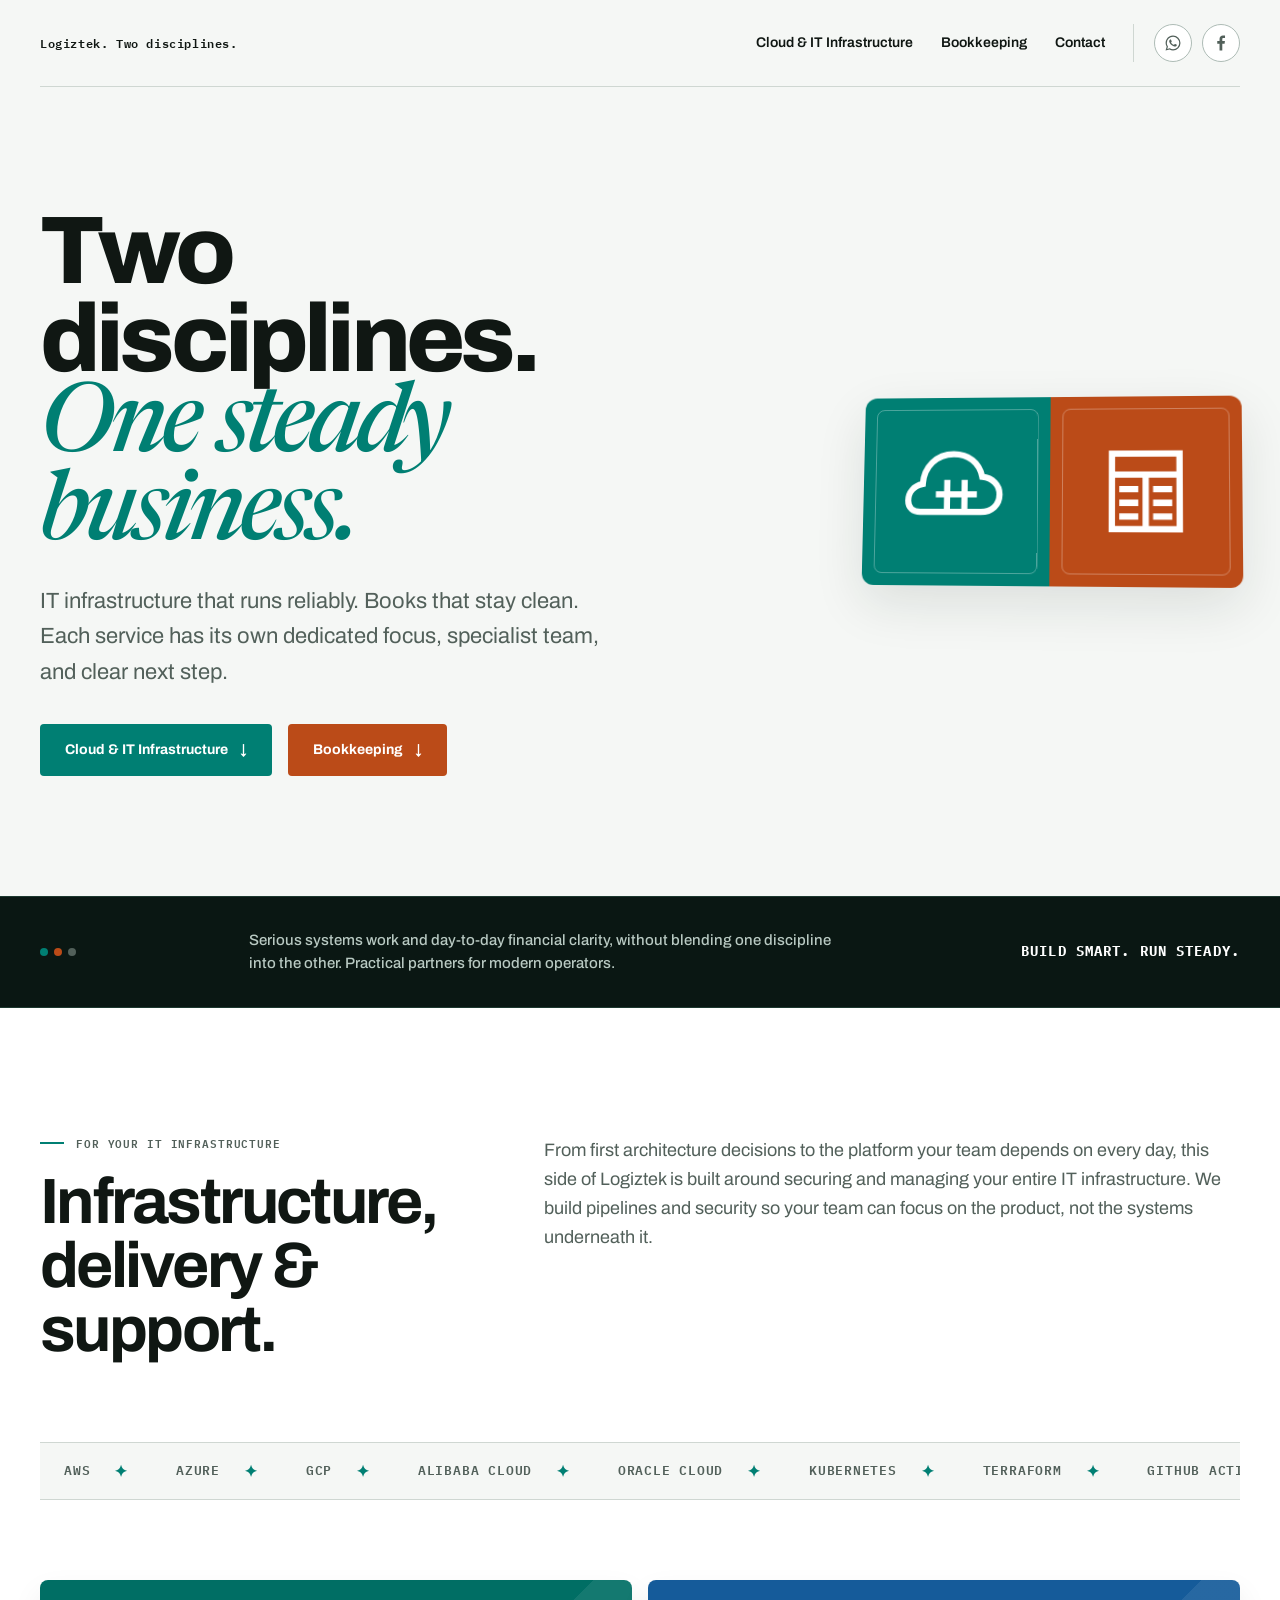
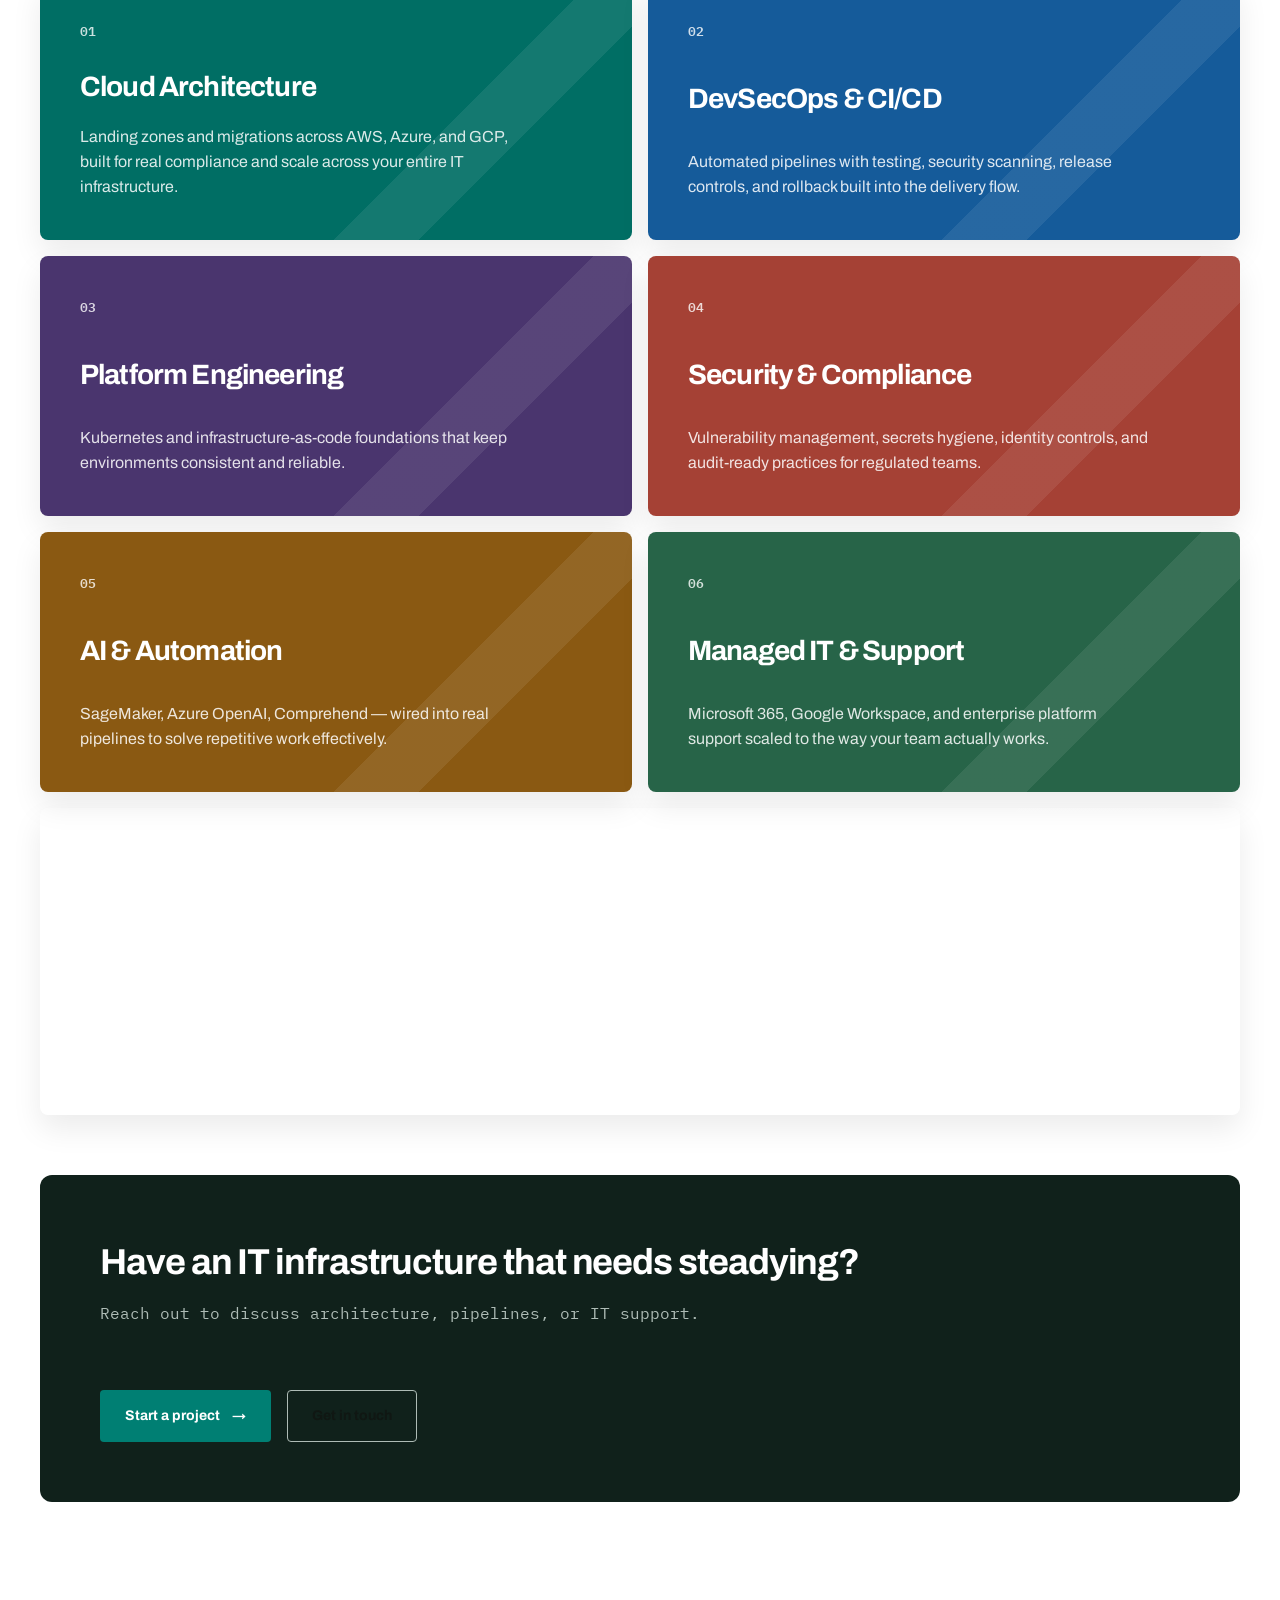
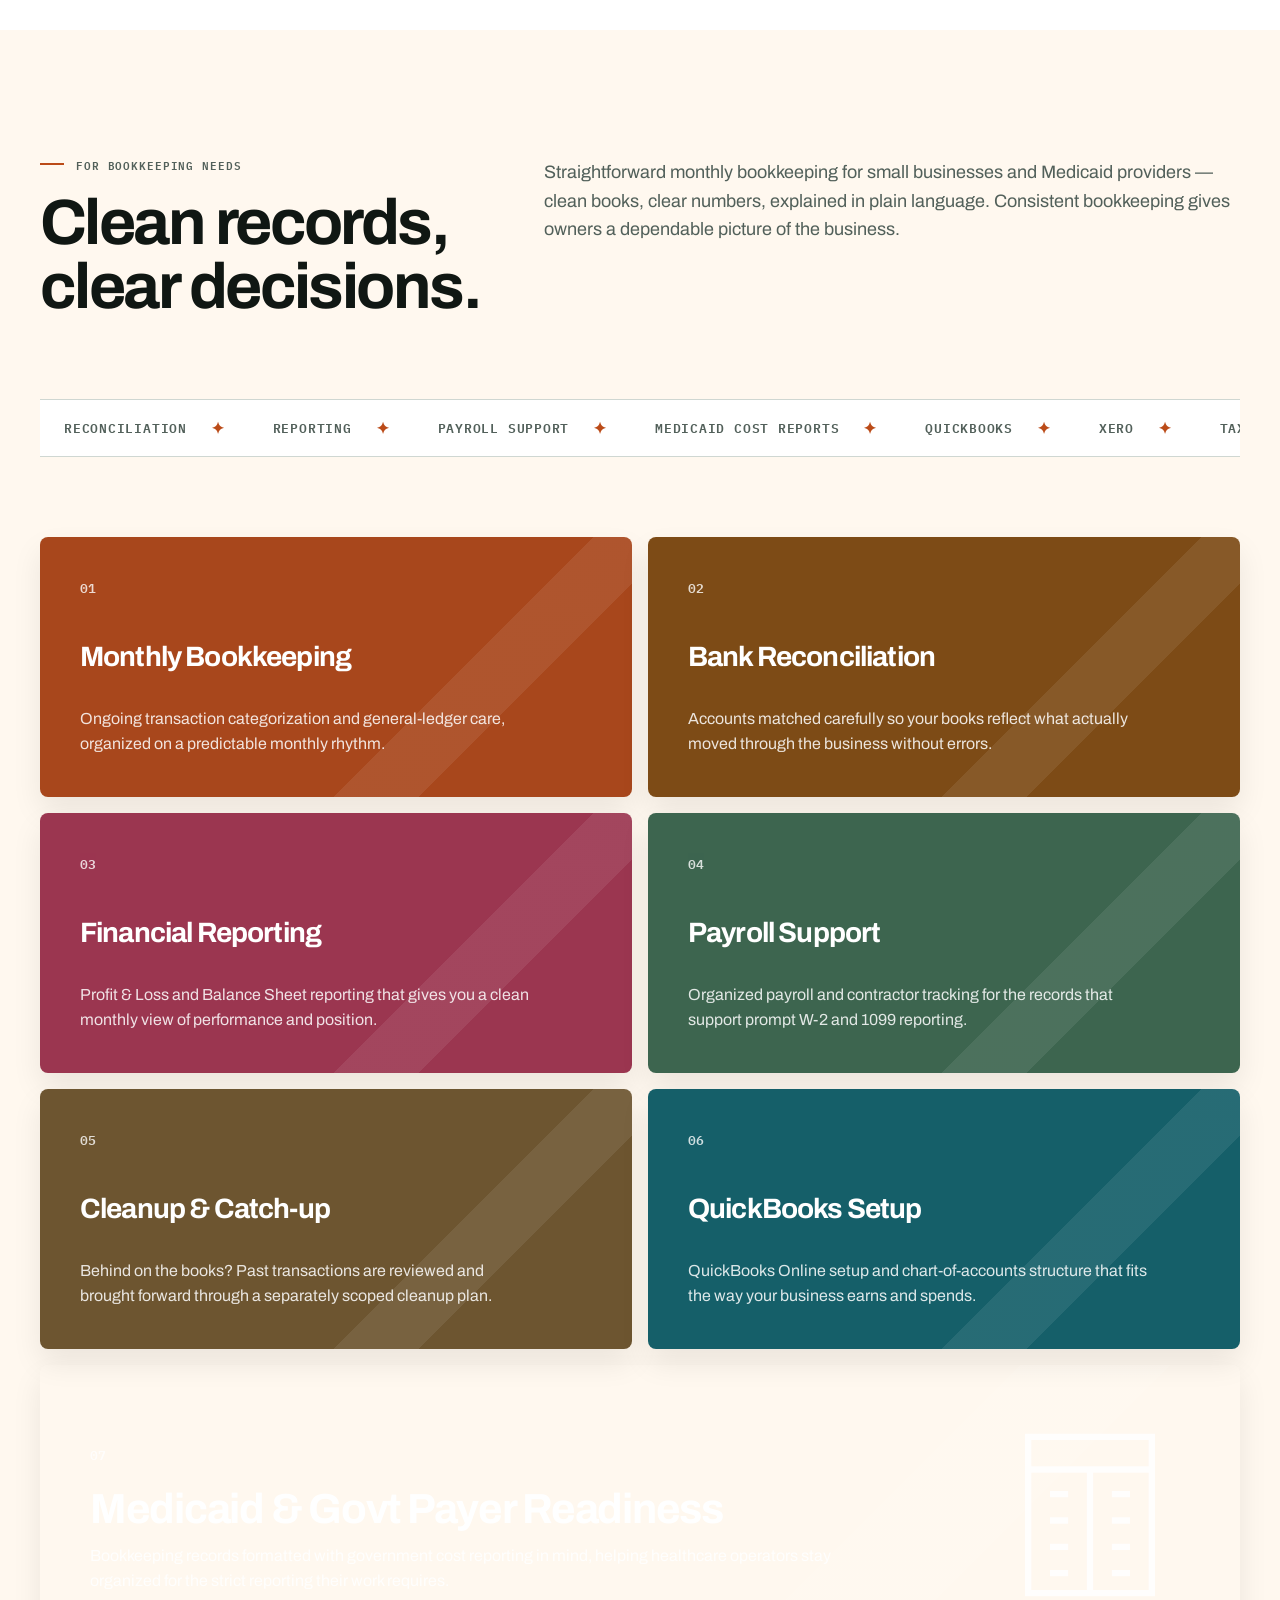
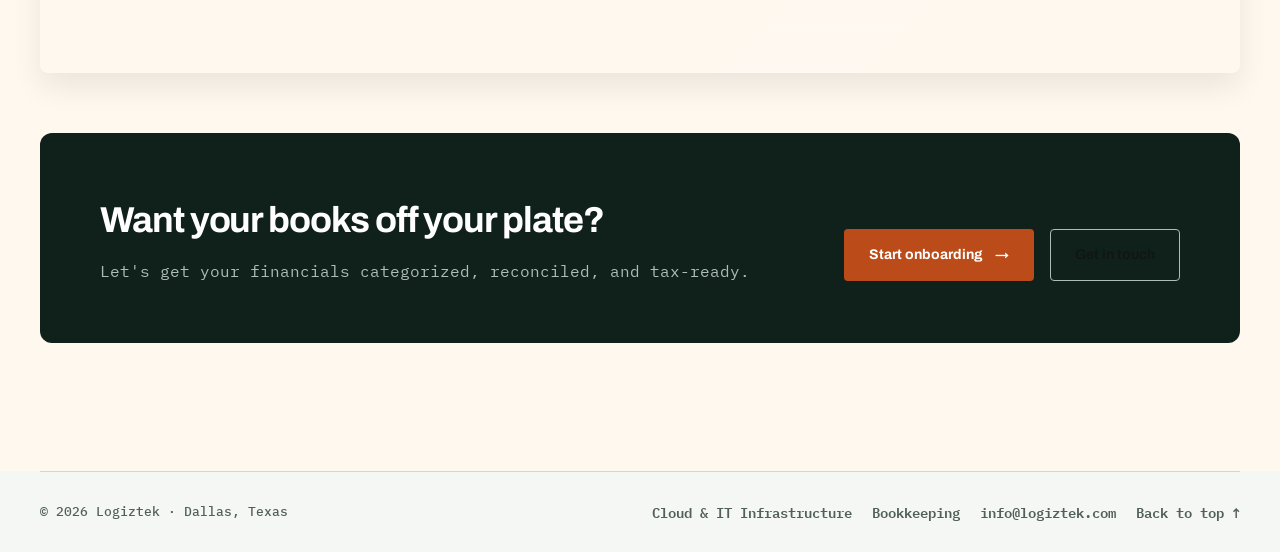
==== commit 14cb6931: "Update meta description and references to IT infrastructure" ====
--- a/index.html
+++ b/index.html
@@ -4,7 +4,7 @@
   <meta charset="utf-8" />
   <meta name="viewport" content="width=device-width, initial-scale=1, viewport-fit=cover" />
   <meta name="color-scheme" content="light dark" />
-  <meta name="description" content="Logiztek provides cloud engineering, DevSecOps, IT landscape support, monthly bookkeeping, payroll support and Medicaid cost reporting." />
+  <meta name="description" content="Logiztek provides cloud engineering, DevSecOps, IT infrastructure support, monthly bookkeeping, payroll support and Medicaid cost reporting." />
   <link rel="icon" href="data:," />
   <link rel="preconnect" href="https://fonts.googleapis.com" />
   <link rel="preconnect" href="https://fonts.gstatic.com" crossorigin />
@@ -255,34 +255,37 @@
       padding: clamp(80px, 10vw, 140px) 0; 
       overflow: hidden; 
     }
+    .track.cloud-track { background: var(--surface); }
+    .track.books-track { background: var(--cream); }
+    
     .track > .shell { position: relative; z-index: 2; }
     
+    /* Foolproof video background implementation */
     .video-bg {
-      position: absolute; inset: 0; z-index: 0;
-      overflow: hidden; pointer-events: none;
+      position: absolute; 
+      inset: 0; 
+      z-index: 0;
+      pointer-events: none;
+      overflow: hidden;
     }
     .video-bg video {
-      width: 100%; height: 100%; object-fit: cover;
-      animation: floatSlowly 25s ease-in-out infinite alternate;
+      width: 100%; 
+      height: 100%; 
+      object-fit: cover;
+      opacity: 0.22; /* Controls video visibility directly */
+      animation: floatSlowly 30s ease-in-out infinite alternate;
       transform: scale(1.1);
     }
+    
+    @media (prefers-color-scheme: dark) {
+      .video-bg video { 
+        opacity: 0.15; /* Dimmer for dark mode readability */
+      }
+    }
+    
     @keyframes floatSlowly {
       0% { transform: scale(1.1) translate(0, 0); }
-      100% { transform: scale(1.15) translate(-2%, 2%); }
-    }
-    .video-overlay {
-      position: absolute; inset: 0;
-      backdrop-filter: blur(4px);
-    }
-    
-    /* Track specific overlay colors */
-    .cloud-track .video-overlay {
-      background: var(--surface);
-      opacity: 0.88;
-    }
-    .books-track .video-overlay {
-      background: var(--cream);
-      opacity: 0.88;
+      100% { transform: scale(1.15) translate(-1.5%, 1.5%); }
     }
 
     .track-heading {
@@ -491,7 +494,7 @@
   <header class="shell topbar">
     <a class="tagline" href="#top">Logiztek. Two disciplines.</a>
     <nav aria-label="Primary navigation">
-      <a href="#cloud">Cloud &amp; IT Landscape</a>
+      <a href="#cloud">Cloud &amp; IT Infrastructure</a>
       <a href="#bookkeeping">Bookkeeping</a>
       <a href="#contact-cloud">Contact</a>
       <span class="header-socials" aria-label="Follow Logiztek">
@@ -510,9 +513,9 @@
     <section class="shell hero" aria-labelledby="hero-title">
       <div class="hero-content">
         <h1 id="hero-title">Two disciplines. <span class="steady">One steady business.</span></h1>
-        <p>IT landscapes that run reliably. Books that stay clean. Each service has its own dedicated focus, specialist team, and clear next step.</p>
+        <p>IT infrastructure that runs reliably. Books that stay clean. Each service has its own dedicated focus, specialist team, and clear next step.</p>
         <div class="actions">
-          <a class="button cloud-btn" href="#cloud">Cloud &amp; IT Landscape <span aria-hidden="true">↓</span></a>
+          <a class="button cloud-btn" href="#cloud">Cloud &amp; IT Infrastructure <span aria-hidden="true">↓</span></a>
           <a class="button books-btn" href="#bookkeeping">Bookkeeping <span aria-hidden="true">↓</span></a>
         </div>
       </div>
@@ -546,22 +549,21 @@
 
     <!-- Cloud Track -->
     <section class="track cloud-track" id="cloud">
-      <!-- Floating Background Video -->
+      <!-- Foolproof Floating Background Video -->
       <div class="video-bg" aria-hidden="true">
         <video autoplay loop muted playsinline>
           <source src="https://assets.mixkit.co/videos/preview/mixkit-server-rack-with-flashing-lights-in-a-data-center-43849-large.mp4" type="video/mp4">
         </video>
-        <div class="video-overlay"></div>
       </div>
 
       <div class="shell">
         <div class="track-heading">
           <div>
-            <div class="eyebrow">For Your IT Landscape</div>
+            <div class="eyebrow">For Your IT Infrastructure</div>
             <h2>Infrastructure, delivery &amp; support.</h2>
           </div>
           <div>
-            <p>From first architecture decisions to the platform your team depends on every day, this side of Logiztek is built around securing and managing your entire IT landscape. We build pipelines and security so your team can focus on the product, not the infrastructure underneath it.</p>
+            <p>From first architecture decisions to the platform your team depends on every day, this side of Logiztek is built around securing and managing your entire IT infrastructure. We build pipelines and security so your team can focus on the product, not the systems underneath it.</p>
           </div>
         </div>
 
@@ -580,7 +582,7 @@
           <article class="service-card">
             <span class="num">01</span>
             <h3>Cloud Architecture</h3>
-            <p>Landing zones and migrations across AWS, Azure, and GCP, built for real compliance and scale across your entire IT landscape.</p>
+            <p>Landing zones and migrations across AWS, Azure, and GCP, built for real compliance and scale across your entire IT infrastructure.</p>
           </article>
           <article class="service-card">
             <span class="num">02</span>
@@ -625,7 +627,7 @@
 
         <div class="cta-banner">
           <div>
-            <h3>Have an IT landscape that needs steadying?</h3>
+            <h3>Have an IT infrastructure that needs steadying?</h3>
             <p>Reach out to discuss architecture, pipelines, or IT support.</p>
           </div>
           <div class="actions">
@@ -639,12 +641,11 @@
 
     <!-- Books Track -->
     <section class="track books-track" id="bookkeeping">
-      <!-- Floating Background Video -->
+      <!-- Foolproof Floating Background Video -->
       <div class="video-bg" aria-hidden="true">
         <video autoplay loop muted playsinline>
           <source src="https://assets.mixkit.co/videos/preview/mixkit-person-typing-on-a-calculator-and-writing-on-a-notebook-2802-large.mp4" type="video/mp4">
         </video>
-        <div class="video-overlay"></div>
       </div>
 
       <div class="shell">
@@ -735,12 +736,12 @@
       <div class="contact-card">
         <div class="contact-card-head">
           <div>
-            <div class="eyebrow">Cloud &amp; IT Landscape Inquiry</div>
+            <div class="eyebrow">Cloud &amp; IT Infrastructure Inquiry</div>
             <h2 id="contact-cloud-title">Let’s talk systems.</h2>
           </div>
           <a class="contact-close" href="#cloud" aria-label="Close modal">&times;</a>
         </div>
-        <p>Tell us what you are building, migrating, securing or trying to steady across your IT landscape. We’ll respond by email or phone.</p>
+        <p>Tell us what you are building, migrating, securing or trying to steady across your IT infrastructure. We’ll respond by email or phone.</p>
         
         <form class="contact-form" data-contact-form data-service="Cloud &amp; IT" novalidate>
           <div class="form-row">
@@ -832,7 +833,7 @@
   <footer class="shell">
     <span>© 2026 Logiztek · Dallas, Texas</span>
     <nav class="footer-nav" aria-label="Footer navigation">
-      <a href="#cloud">Cloud &amp; IT Landscape</a>
+      <a href="#cloud">Cloud &amp; IT Infrastructure</a>
       <a href="#bookkeeping">Bookkeeping</a>
       <a href="mailto:info@logiztek.com">info@logiztek.com</a>
       <a href="#top">Back to top &uarr;</a>
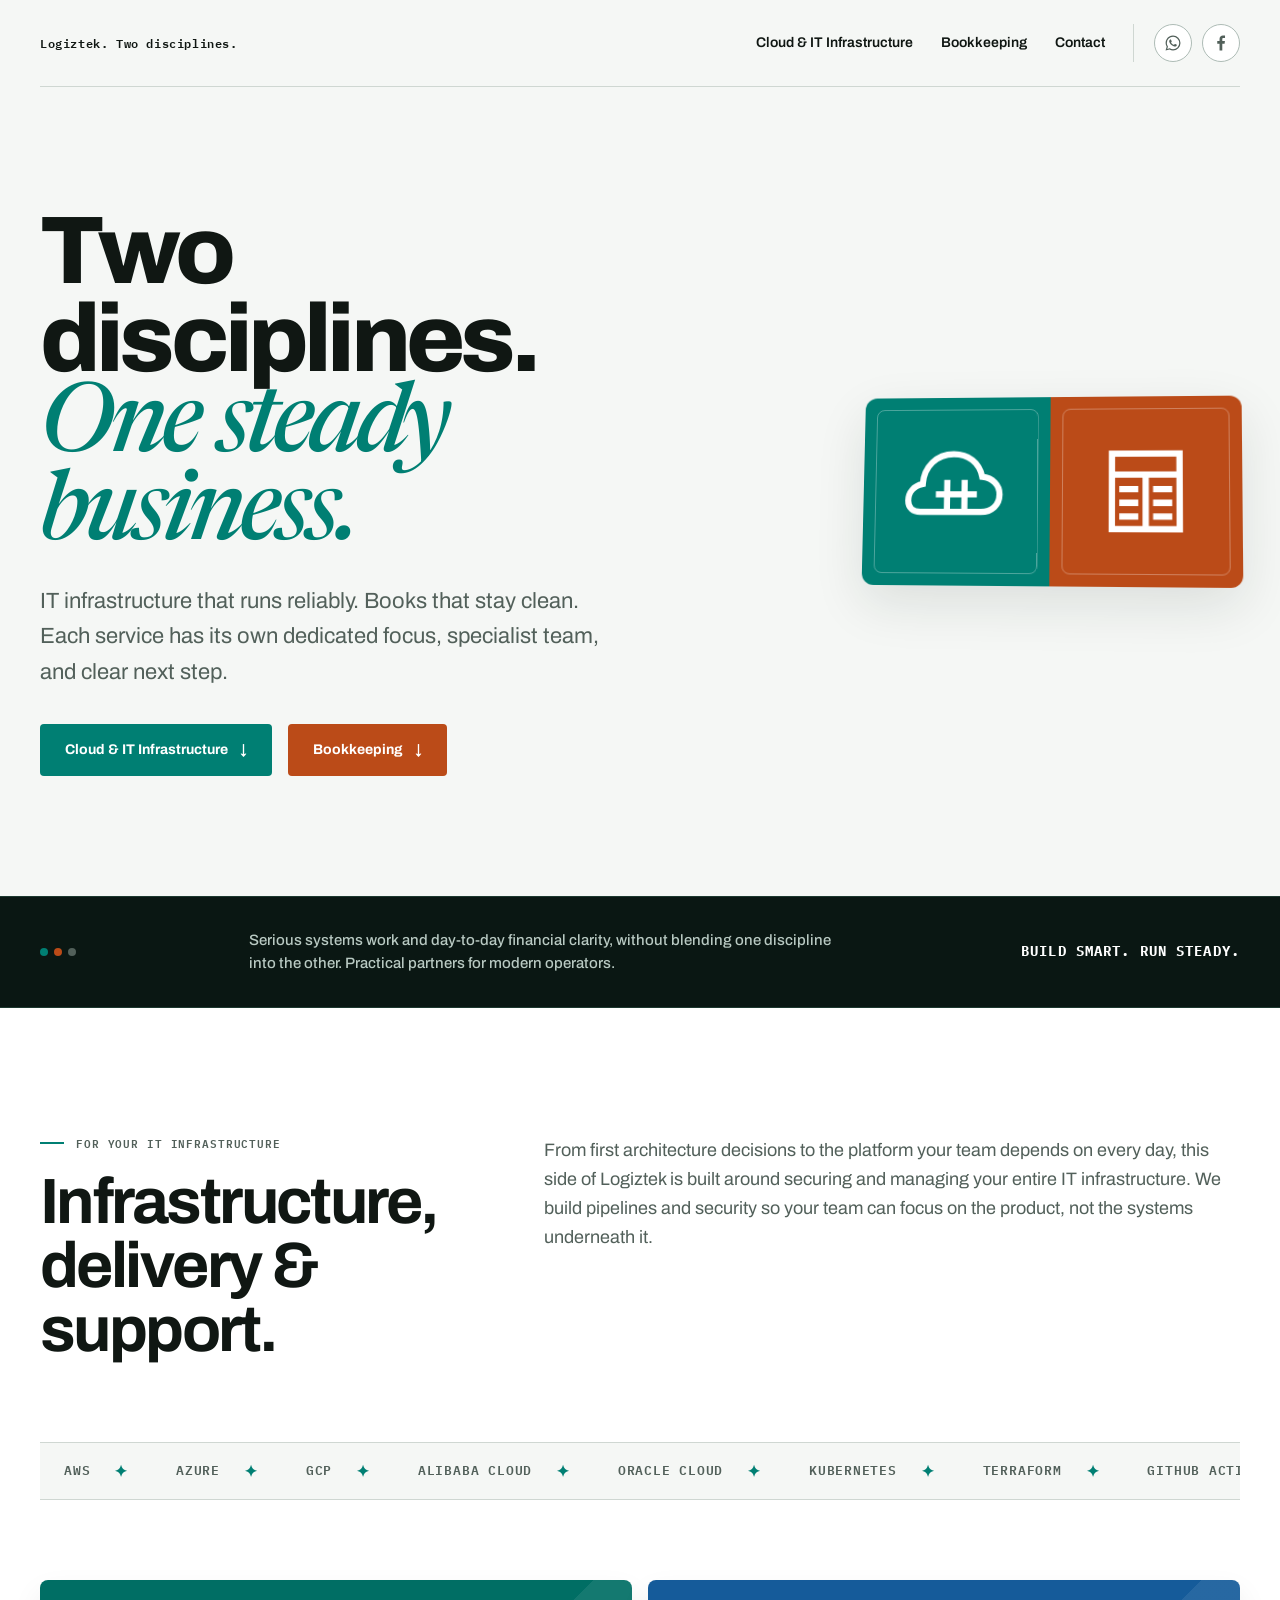
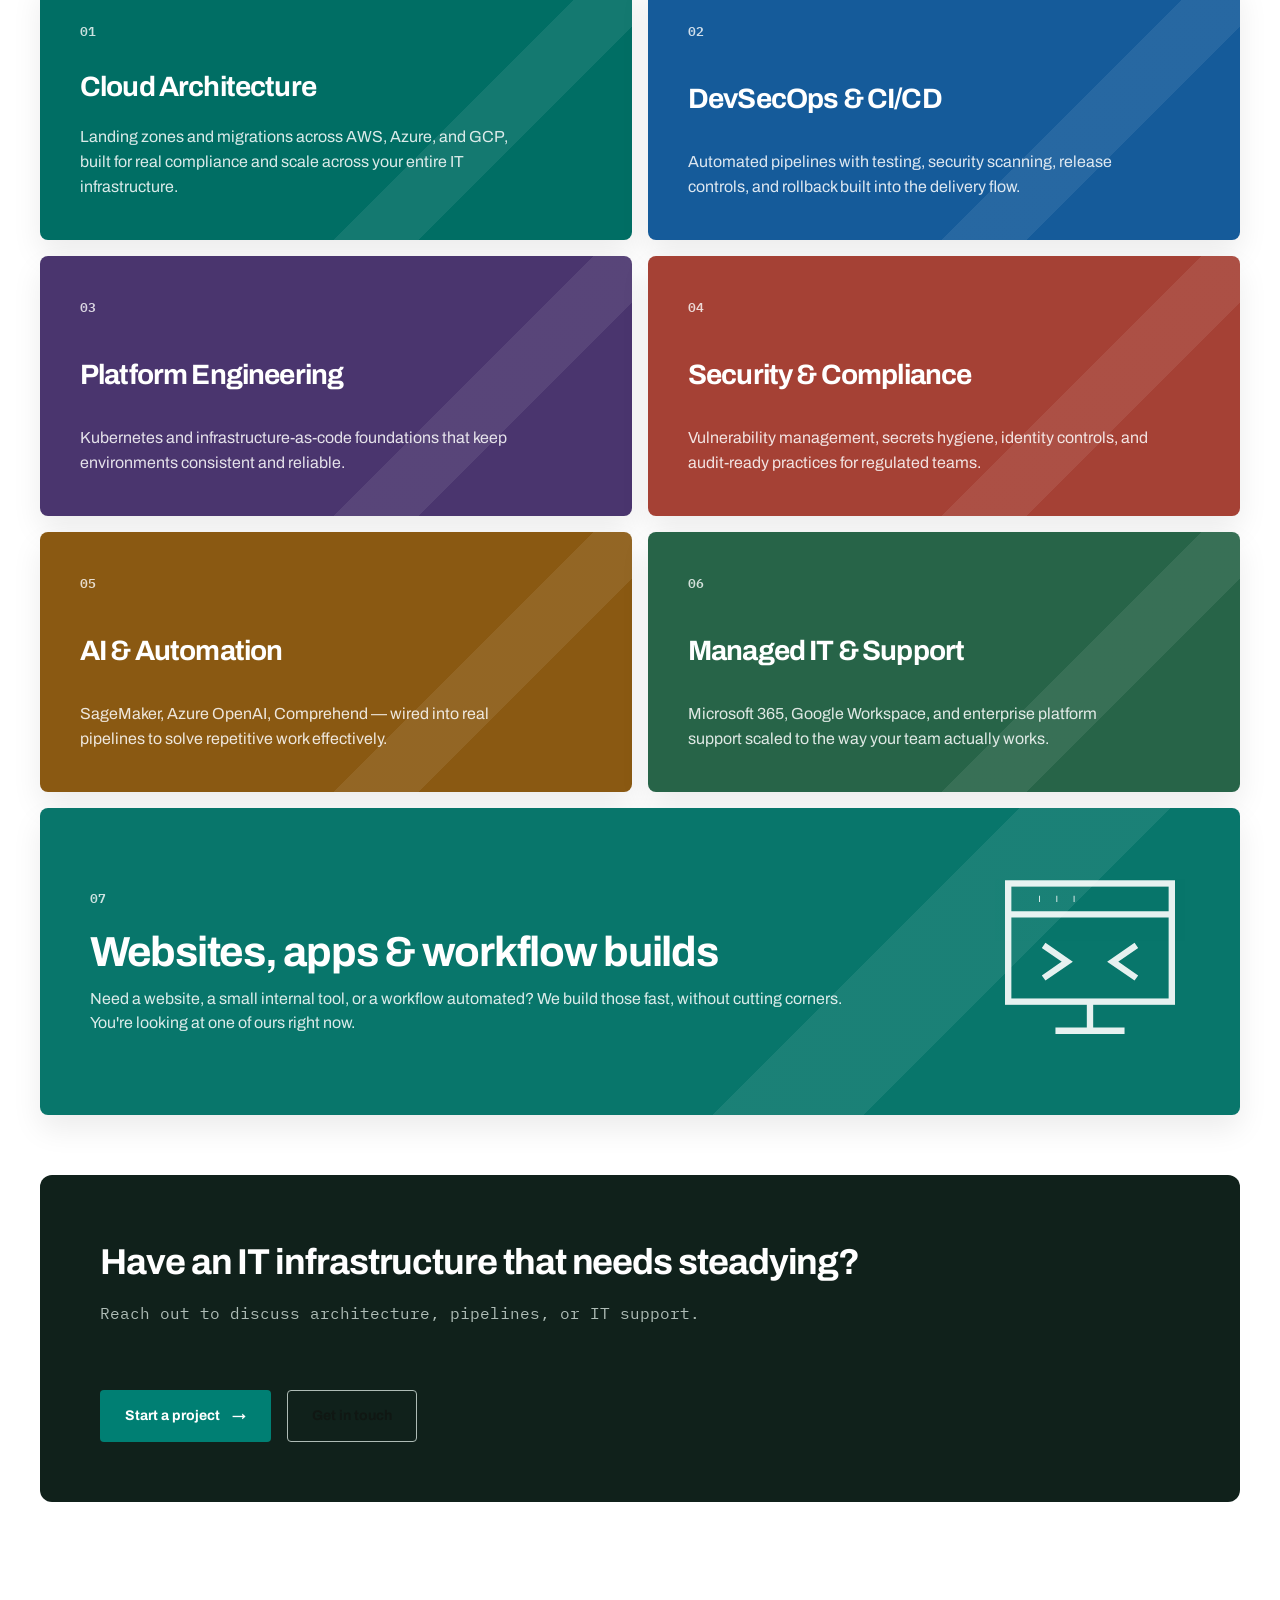
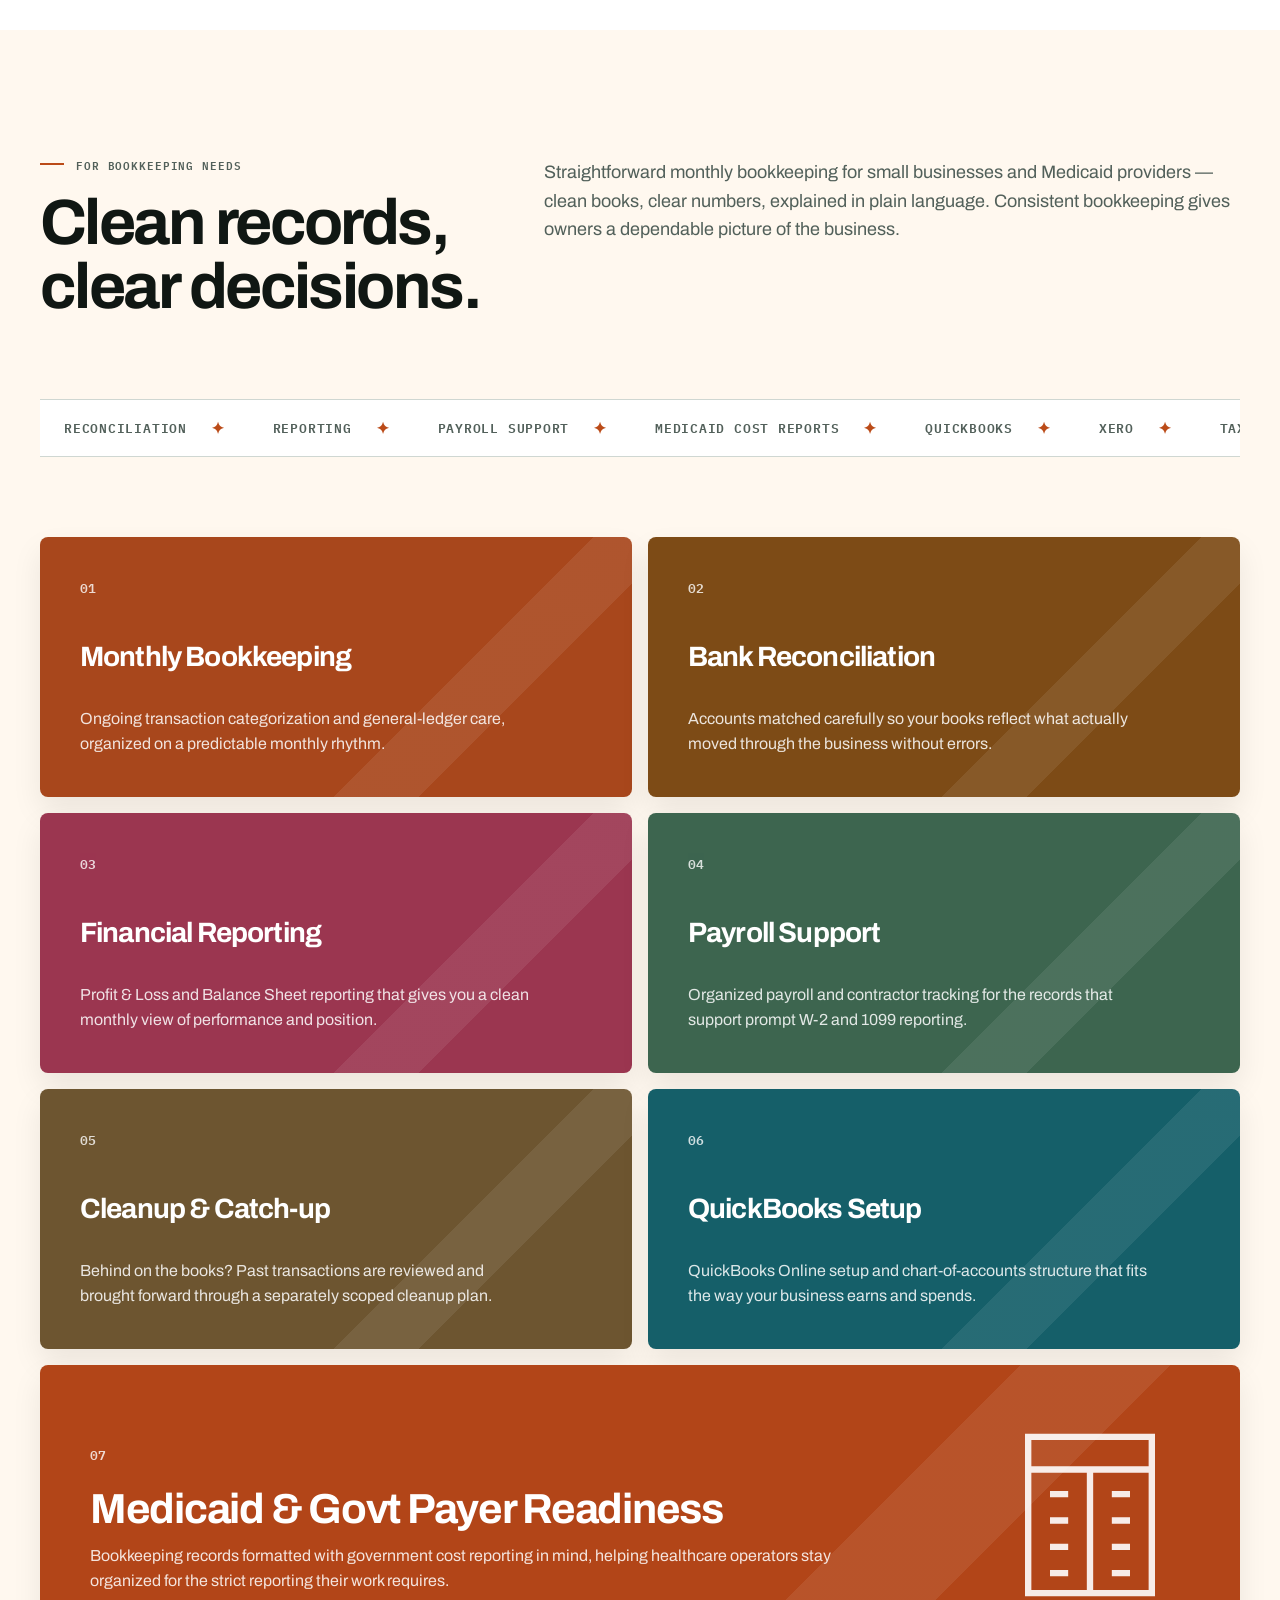
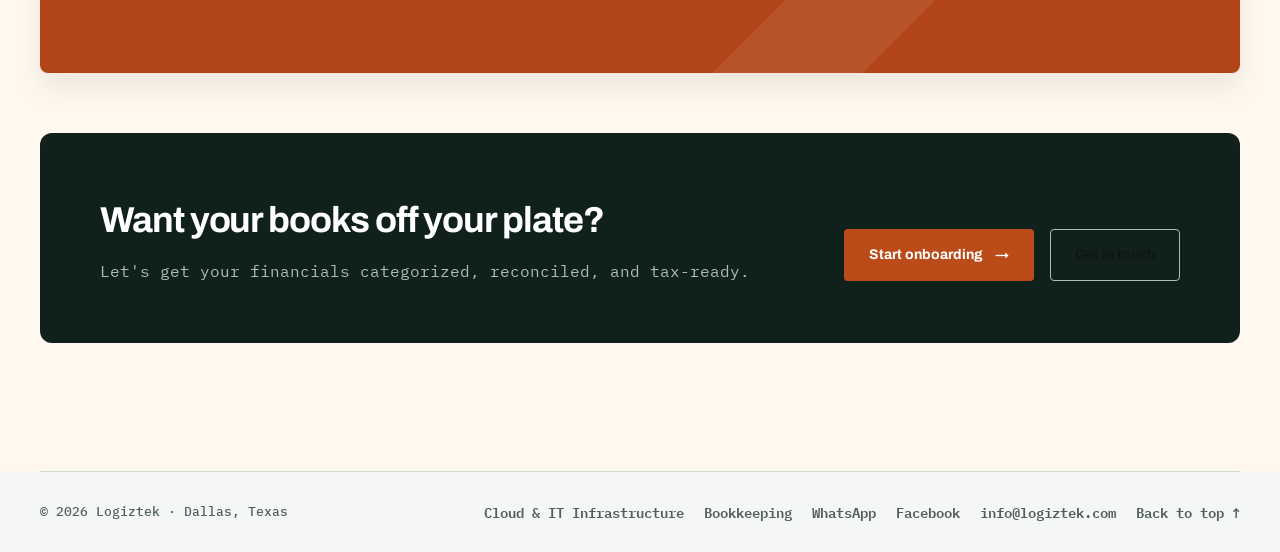
==== commit d554046e: "Update index.html" ====
--- a/index.html
+++ b/index.html
@@ -1,4 +1,5 @@
 <!doctype html>
+<!-- Logiztek homepage 2026-10-11: Gbolahan's unified version (showcase at top, color-coded cards) -->
 <html lang="en">
 <head>
   <meta charset="utf-8" />
@@ -347,6 +348,7 @@
     .cloud-track .service-card:nth-child(4) { --service-bg: #a54135; }
     .cloud-track .service-card:nth-child(5) { --service-bg: #8a5912; }
     .cloud-track .service-card:nth-child(6) { --service-bg: #276448; }
+    .cloud-track .service-card:nth-child(7) { --service-bg: #08766b; }
     
     /* Books Card Colors */
     .books-track .service-card:nth-child(1) { --service-bg: #a8471c; }
@@ -355,6 +357,7 @@
     .books-track .service-card:nth-child(4) { --service-bg: #3d654f; }
     .books-track .service-card:nth-child(5) { --service-bg: #6d5530; }
     .books-track .service-card:nth-child(6) { --service-bg: #155f69; }
+    .books-track .service-card:nth-child(7) { --service-bg: #b24518; }
 
     .service-card .num { font: 600 13px "IBM Plex Mono", monospace; opacity: 0.8; margin-bottom: 20px; display: block;}
     .service-card h3 { margin: 0 0 12px; font-size: clamp(22px, 2.5vw, 28px); line-height: 1.1; letter-spacing: -.03em; }
@@ -665,7 +668,7 @@
               <span class="marquee-item">Reconciliation</span><span class="marquee-item">Reporting</span><span class="marquee-item">Payroll Support</span><span class="marquee-item">Medicaid Cost Reports</span><span class="marquee-item">QuickBooks</span><span class="marquee-item">Xero</span><span class="marquee-item">Tax-Ready Records</span>
             </div>
             <div class="marquee-group" aria-hidden="true">
-              <span class="marquee-item">Reconciliation</span><span class="marquee-item">Reporting</span><span class="marquee-item">Payroll Support</span><span class="marquee-item">Medicaid Cost Reports</span><span class="marquee-item">QuickBooks</span><span class="marquee-item">Xero</span><span class="marquee-item">Tax-Ready Records</span>
+              <span class="marquee-item">Reconciliation</span><span class="marquee-item">Reporting</span><span class="marquee-item">Payroll Support</span><span class="marquee-item">QuickBooks</span><span class="marquee-item">Xero</span><span class="marquee-item">Tax-Ready Records</span>
             </div>
           </div>
         </div>
@@ -835,6 +838,8 @@
     <nav class="footer-nav" aria-label="Footer navigation">
       <a href="#cloud">Cloud &amp; IT Infrastructure</a>
       <a href="#bookkeeping">Bookkeeping</a>
+      <a href="https://whatsapp.com/channel/0029Vb7V7QNIHphKqlEUrF14" target="_blank" rel="noopener noreferrer">WhatsApp</a>
+      <a href="https://www.facebook.com/61595042666235" target="_blank" rel="noopener noreferrer">Facebook</a>
       <a href="mailto:info@logiztek.com">info@logiztek.com</a>
       <a href="#top">Back to top &uarr;</a>
     </nav>
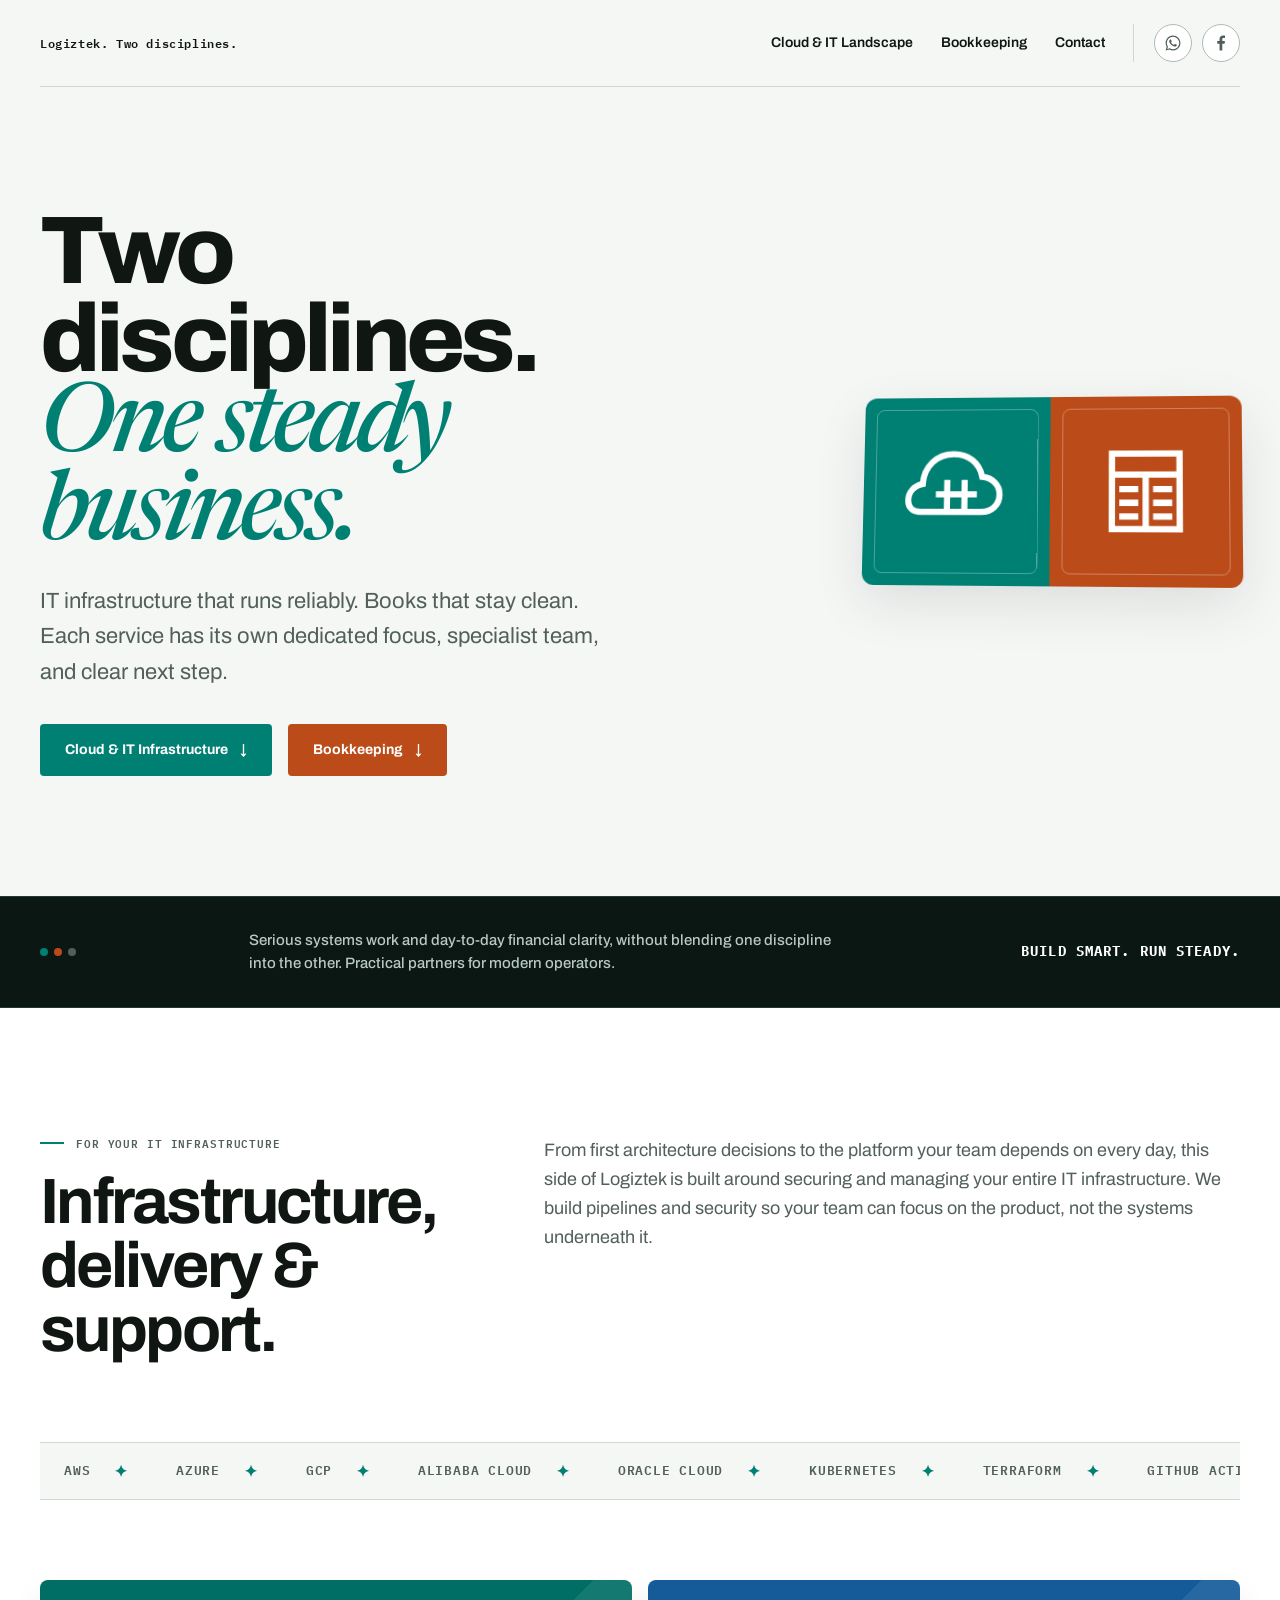
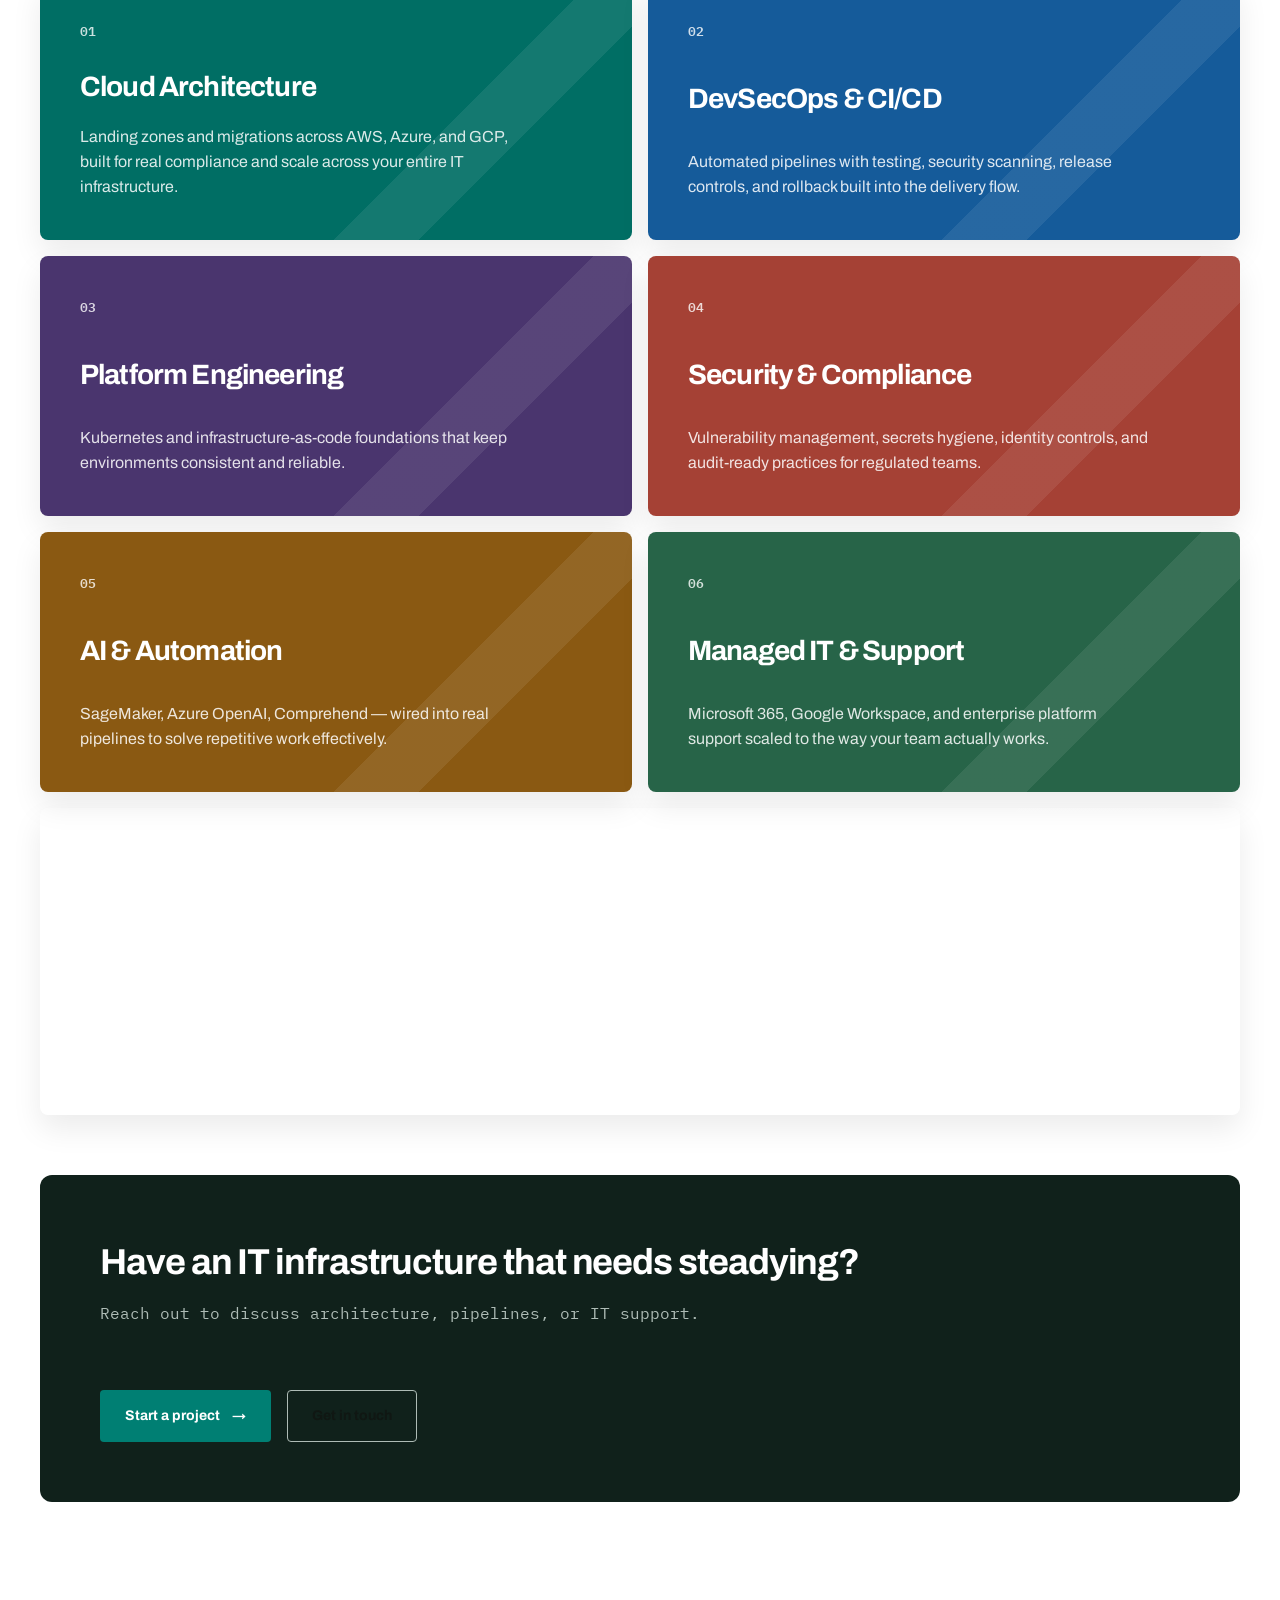
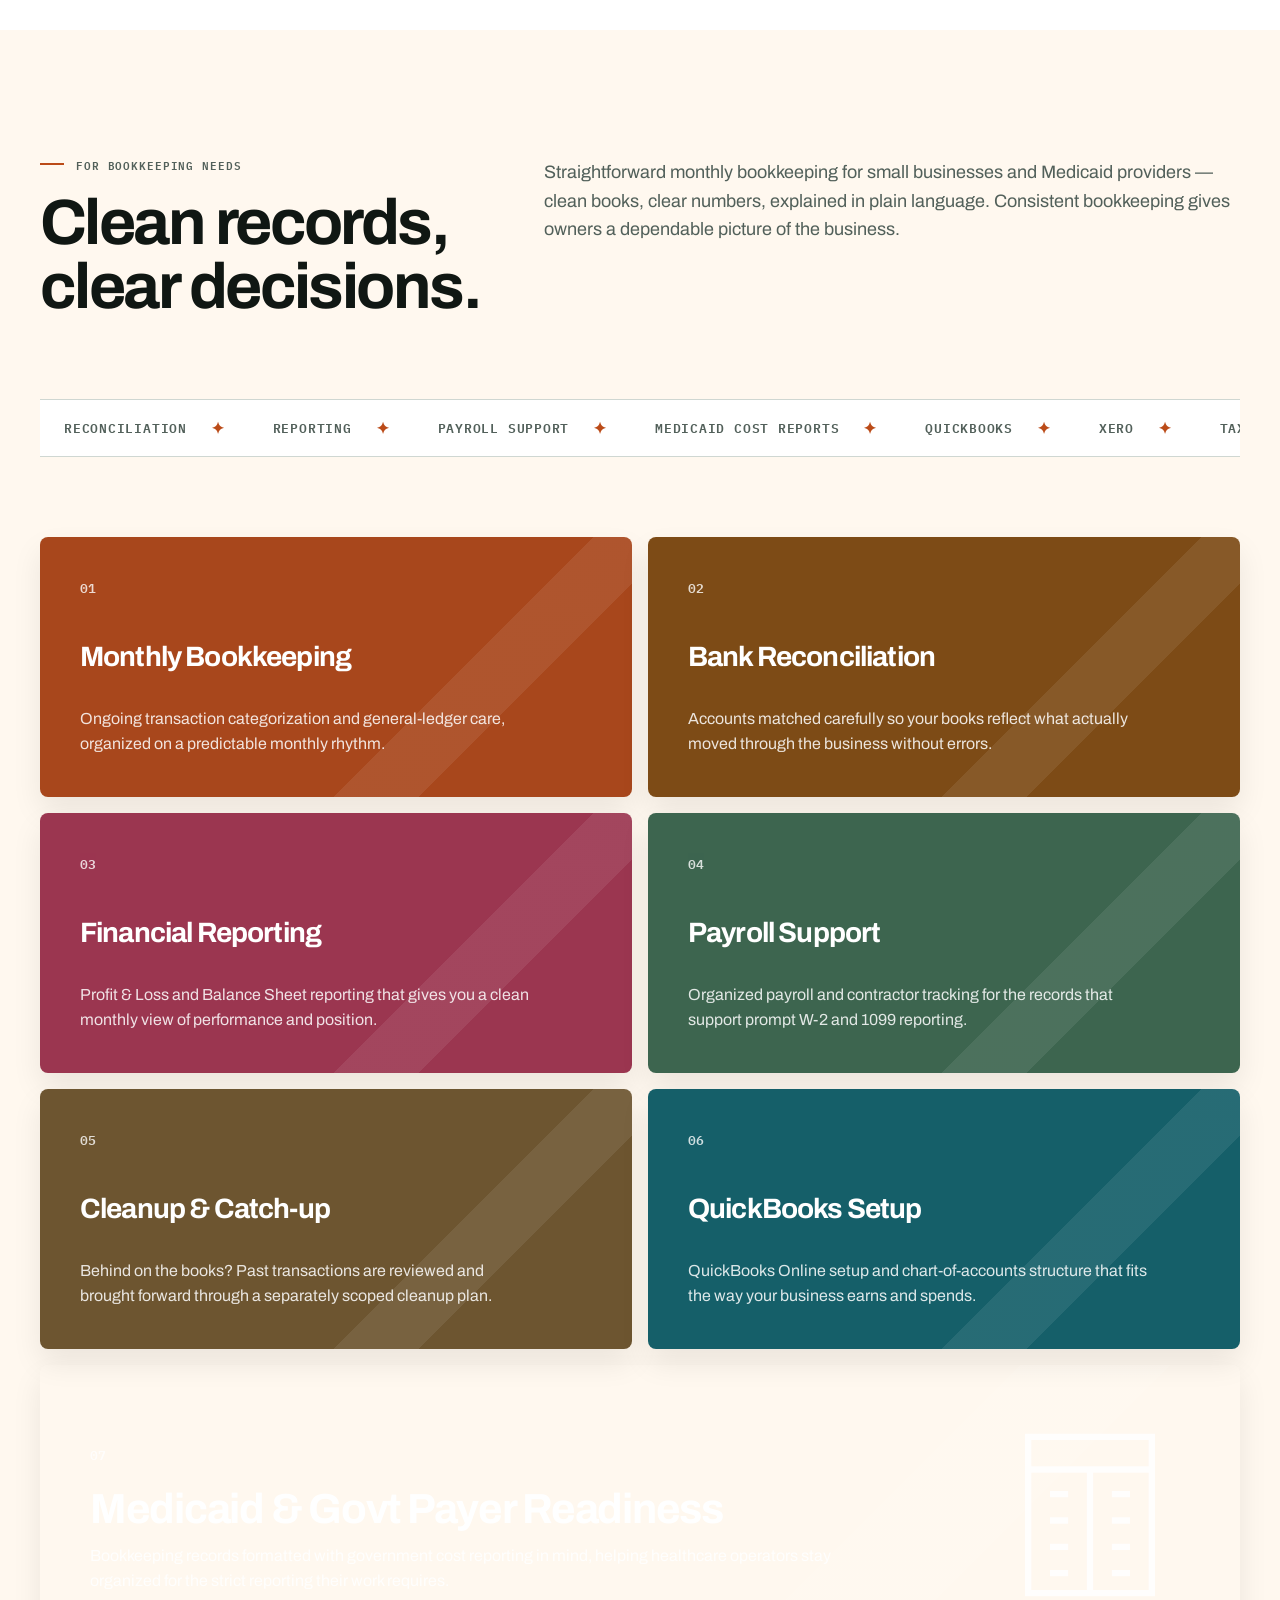
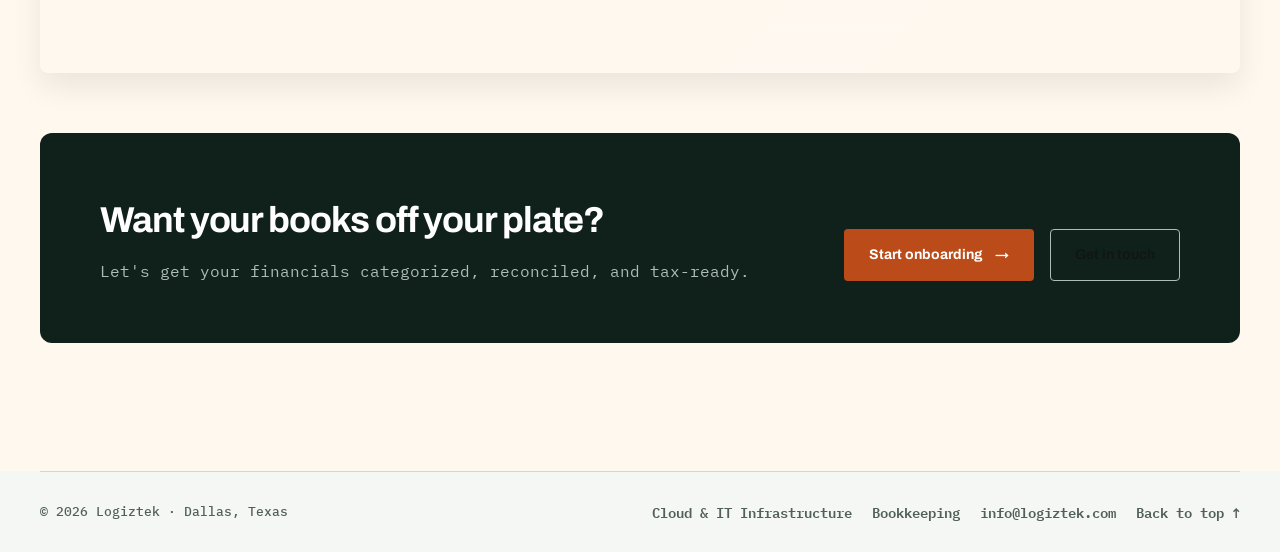
==== commit d5868e00: "Refactor hero section and update background images Updated the hero section with a background image " ====
--- a/index.html
+++ b/index.html
@@ -1,5 +1,5 @@
 <!doctype html>
-<!-- Logiztek homepage 2026-10-11: Gbolahan's unified version (showcase at top, color-coded cards) -->
+<!-- Logiztek homepage: Unified version with full hero background and updated IT image -->
 <html lang="en">
 <head>
   <meta charset="utf-8" />
@@ -112,6 +112,17 @@
       background: var(--line-strong);
     }
 
+    /* Hero Section Header Wrap */
+    .hero-section {
+      position: relative;
+      overflow: hidden;
+      background: var(--paper);
+    }
+    .hero-section > .shell {
+      position: relative;
+      z-index: 2;
+    }
+
     /* Topbar */
     .topbar {
       display: flex;
@@ -167,7 +178,7 @@
     .button.secondary-btn { background: transparent; border-color: var(--line-strong); color: var(--ink); }
     .button.secondary-btn:hover { border-color: var(--ink); background: var(--surface); }
 
-    /* Hero */
+    /* Hero Layout */
     .hero {
       display: grid;
       grid-template-columns: 1.15fr 0.85fr;
@@ -250,38 +261,47 @@
     .signal i:nth-child(2) { background: var(--books); }
     .signal i:nth-child(3) { background: var(--muted); }
 
-    /* Tracks & Floating Video Backgrounds */
+    /* Tracks & Floating Background Images */
     .track { 
       position: relative; 
+      z-index: 0; 
       padding: clamp(80px, 10vw, 140px) 0; 
       overflow: hidden; 
     }
-    .track.cloud-track { background: var(--surface); }
-    .track.books-track { background: var(--cream); }
-    
-    .track > .shell { position: relative; z-index: 2; }
-    
-    /* Foolproof video background implementation */
+    .track.cloud-track { background-color: var(--surface); }
+    .track.books-track { background-color: var(--cream); }
+    
+    .track > .shell { 
+      position: relative; 
+      z-index: 2; 
+    }
+    
+    /* Shared Background Image Implementation */
     .video-bg {
       position: absolute; 
-      inset: 0; 
-      z-index: 0;
+      top: 0; 
+      left: 0; 
+      width: 100%; 
+      height: 100%; 
+      z-index: 1; 
       pointer-events: none;
       overflow: hidden;
     }
-    .video-bg video {
+    .video-bg img {
       width: 100%; 
       height: 100%; 
       object-fit: cover;
-      opacity: 0.22; /* Controls video visibility directly */
+      opacity: 0.12; 
       animation: floatSlowly 30s ease-in-out infinite alternate;
       transform: scale(1.1);
     }
     
+    /* Specific opacities to ensure reading contrast */
+    .hero-bg img { opacity: 0.14; animation-direction: alternate-reverse; }
+    
     @media (prefers-color-scheme: dark) {
-      .video-bg video { 
-        opacity: 0.15; /* Dimmer for dark mode readability */
-      }
+      .video-bg img { opacity: 0.08; }
+      .hero-bg img { opacity: 0.09; }
     }
     
     @keyframes floatSlowly {
@@ -348,7 +368,6 @@
     .cloud-track .service-card:nth-child(4) { --service-bg: #a54135; }
     .cloud-track .service-card:nth-child(5) { --service-bg: #8a5912; }
     .cloud-track .service-card:nth-child(6) { --service-bg: #276448; }
-    .cloud-track .service-card:nth-child(7) { --service-bg: #08766b; }
     
     /* Books Card Colors */
     .books-track .service-card:nth-child(1) { --service-bg: #a8471c; }
@@ -357,7 +376,6 @@
     .books-track .service-card:nth-child(4) { --service-bg: #3d654f; }
     .books-track .service-card:nth-child(5) { --service-bg: #6d5530; }
     .books-track .service-card:nth-child(6) { --service-bg: #155f69; }
-    .books-track .service-card:nth-child(7) { --service-bg: #b24518; }
 
     .service-card .num { font: 600 13px "IBM Plex Mono", monospace; opacity: 0.8; margin-bottom: 20px; display: block;}
     .service-card h3 { margin: 0 0 12px; font-size: clamp(22px, 2.5vw, 28px); line-height: 1.1; letter-spacing: -.03em; }
@@ -494,25 +512,29 @@
 </head>
 <body id="top">
   
-  <header class="shell topbar">
-    <a class="tagline" href="#top">Logiztek. Two disciplines.</a>
-    <nav aria-label="Primary navigation">
-      <a href="#cloud">Cloud &amp; IT Infrastructure</a>
-      <a href="#bookkeeping">Bookkeeping</a>
-      <a href="#contact-cloud">Contact</a>
-      <span class="header-socials" aria-label="Follow Logiztek">
-        <a class="social-link whatsapp" href="https://whatsapp.com/channel/0029Vb7V7QNIHphKqlEUrF14" target="_blank" rel="noopener noreferrer" aria-label="WhatsApp">
-          <svg viewBox="0 0 24 24"><path d="M12.04 2a9.84 9.84 0 0 0-8.46 14.86L2.05 22l5.28-1.49A9.98 9.98 0 0 0 12.04 22 9.96 9.96 0 0 0 22 12.04 10 10 0 0 0 12.04 2Zm0 18.3a8.26 8.26 0 0 1-4.21-1.15l-.3-.18-3.13.88.89-3.05-.2-.32A8.18 8.18 0 0 1 3.78 12a8.27 8.27 0 1 1 8.26 8.3Zm4.53-6.19c-.25-.12-1.47-.72-1.7-.8-.23-.09-.4-.13-.57.12-.16.25-.64.8-.78.97-.14.16-.29.18-.54.06-1.47-.73-2.43-1.3-3.4-2.96-.26-.44.26-.41.73-1.36.08-.17.04-.31-.02-.44-.06-.12-.56-1.35-.77-1.85-.2-.48-.41-.42-.57-.43h-.48c-.16 0-.43.06-.66.31-.22.25-.86.85-.86 2.07 0 1.22.89 2.4 1.01 2.56.12.17 1.75 2.67 4.24 3.75 1.58.68 2.2.74 2.99.62.48-.07 1.47-.6 1.68-1.18.2-.58.2-1.07.14-1.18-.06-.1-.22-.16-.47-.28Z"/></svg>
-        </a>
-        <a class="social-link facebook" href="https://www.facebook.com/61595042666235" target="_blank" rel="noopener noreferrer" aria-label="Facebook">
-          <svg viewBox="0 0 24 24"><path d="M13.72 22v-9.12h3.06l.46-3.56h-3.52V7.05c0-1.03.29-1.73 1.76-1.73h1.88V2.14A25.1 25.1 0 0 0 14.62 2c-2.71 0-4.57 1.66-4.57 4.7v2.62H7v3.56h3.05V22h3.67Z"/></svg>
-        </a>
-      </span>
-    </nav>
-  </header>
-
-  <main>
-    <!-- Unified Hero Section -->
+  <header class="hero-section">
+    <!-- Hero Background Image (Abstract Digital Network) -->
+    <div class="video-bg hero-bg" aria-hidden="true">
+      <img src="https://images.unsplash.com/photo-1451187580459-43490279c0fa?q=80&w=2672&auto=format&fit=crop" alt="" />
+    </div>
+
+    <div class="shell topbar">
+      <a class="tagline" href="#top">Logiztek. Two disciplines.</a>
+      <nav aria-label="Primary navigation">
+        <a href="#cloud">Cloud &amp; IT Landscape</a>
+        <a href="#bookkeeping">Bookkeeping</a>
+        <a href="#contact-cloud">Contact</a>
+        <span class="header-socials" aria-label="Follow Logiztek">
+          <a class="social-link whatsapp" href="https://whatsapp.com/channel/0029Vb7V7QNIHphKqlEUrF14" target="_blank" rel="noopener noreferrer" aria-label="WhatsApp">
+            <svg viewBox="0 0 24 24"><path d="M12.04 2a9.84 9.84 0 0 0-8.46 14.86L2.05 22l5.28-1.49A9.98 9.98 0 0 0 12.04 22 9.96 9.96 0 0 0 22 12.04 10 10 0 0 0 12.04 2Zm0 18.3a8.26 8.26 0 0 1-4.21-1.15l-.3-.18-3.13.88.89-3.05-.2-.32A8.18 8.18 0 0 1 3.78 12a8.27 8.27 0 1 1 8.26 8.3Zm4.53-6.19c-.25-.12-1.47-.72-1.7-.8-.23-.09-.4-.13-.57.12-.16.25-.64.8-.78.97-.14.16-.29.18-.54.06-1.47-.73-2.43-1.3-3.4-2.96-.26-.44.26-.41.73-1.36.08-.17.04-.31-.02-.44-.06-.12-.56-1.35-.77-1.85-.2-.48-.41-.42-.57-.43h-.48c-.16 0-.43.06-.66.31-.22.25-.86.85-.86 2.07 0 1.22.89 2.4 1.01 2.56.12.17 1.75 2.67 4.24 3.75 1.58.68 2.2.74 2.99.62.48-.07 1.47-.6 1.68-1.18.2-.58.2-1.07.14-1.18-.06-.1-.22-.16-.47-.28Z"/></svg>
+          </a>
+          <a class="social-link facebook" href="https://www.facebook.com/61595042666235" target="_blank" rel="noopener noreferrer" aria-label="Facebook">
+            <svg viewBox="0 0 24 24"><path d="M13.72 22v-9.12h3.06l.46-3.56h-3.52V7.05c0-1.03.29-1.73 1.76-1.73h1.88V2.14A25.1 25.1 0 0 0 14.62 2c-2.71 0-4.57 1.66-4.57 4.7v2.62H7v3.56h3.05V22h3.67Z"/></svg>
+          </a>
+        </span>
+      </nav>
+    </div>
+
     <section class="shell hero" aria-labelledby="hero-title">
       <div class="hero-content">
         <h1 id="hero-title">Two disciplines. <span class="steady">One steady business.</span></h1>
@@ -540,7 +562,9 @@
         </div>
       </div>
     </section>
-
+  </header>
+
+  <main>
     <!-- Manifesto Strip -->
     <section class="manifesto" aria-label="Approach">
       <div class="shell">
@@ -552,11 +576,9 @@
 
     <!-- Cloud Track -->
     <section class="track cloud-track" id="cloud">
-      <!-- Foolproof Floating Background Video -->
+      <!-- Fixed Floating Background Image (Tech circuit/servers) -->
       <div class="video-bg" aria-hidden="true">
-        <video autoplay loop muted playsinline>
-          <source src="https://assets.mixkit.co/videos/preview/mixkit-server-rack-with-flashing-lights-in-a-data-center-43849-large.mp4" type="video/mp4">
-        </video>
+        <img src="https://images.unsplash.com/photo-1518770660439-4636190af475?q=80&w=2672&auto=format&fit=crop" alt="" />
       </div>
 
       <div class="shell">
@@ -644,11 +666,9 @@
 
     <!-- Books Track -->
     <section class="track books-track" id="bookkeeping">
-      <!-- Foolproof Floating Background Video -->
+      <!-- Fixed Floating Background Image (Financial focus) -->
       <div class="video-bg" aria-hidden="true">
-        <video autoplay loop muted playsinline>
-          <source src="https://assets.mixkit.co/videos/preview/mixkit-person-typing-on-a-calculator-and-writing-on-a-notebook-2802-large.mp4" type="video/mp4">
-        </video>
+        <img src="https://images.unsplash.com/photo-1554224155-6726b3ff858f?q=80&w=2626&auto=format&fit=crop" alt="" />
       </div>
 
       <div class="shell">
@@ -668,7 +688,7 @@
               <span class="marquee-item">Reconciliation</span><span class="marquee-item">Reporting</span><span class="marquee-item">Payroll Support</span><span class="marquee-item">Medicaid Cost Reports</span><span class="marquee-item">QuickBooks</span><span class="marquee-item">Xero</span><span class="marquee-item">Tax-Ready Records</span>
             </div>
             <div class="marquee-group" aria-hidden="true">
-              <span class="marquee-item">Reconciliation</span><span class="marquee-item">Reporting</span><span class="marquee-item">Payroll Support</span><span class="marquee-item">QuickBooks</span><span class="marquee-item">Xero</span><span class="marquee-item">Tax-Ready Records</span>
+              <span class="marquee-item">Reconciliation</span><span class="marquee-item">Reporting</span><span class="marquee-item">Payroll Support</span><span class="marquee-item">Medicaid Cost Reports</span><span class="marquee-item">QuickBooks</span><span class="marquee-item">Xero</span><span class="marquee-item">Tax-Ready Records</span>
             </div>
           </div>
         </div>
@@ -838,8 +858,6 @@
     <nav class="footer-nav" aria-label="Footer navigation">
       <a href="#cloud">Cloud &amp; IT Infrastructure</a>
       <a href="#bookkeeping">Bookkeeping</a>
-      <a href="https://whatsapp.com/channel/0029Vb7V7QNIHphKqlEUrF14" target="_blank" rel="noopener noreferrer">WhatsApp</a>
-      <a href="https://www.facebook.com/61595042666235" target="_blank" rel="noopener noreferrer">Facebook</a>
       <a href="mailto:info@logiztek.com">info@logiztek.com</a>
       <a href="#top">Back to top &uarr;</a>
     </nav>
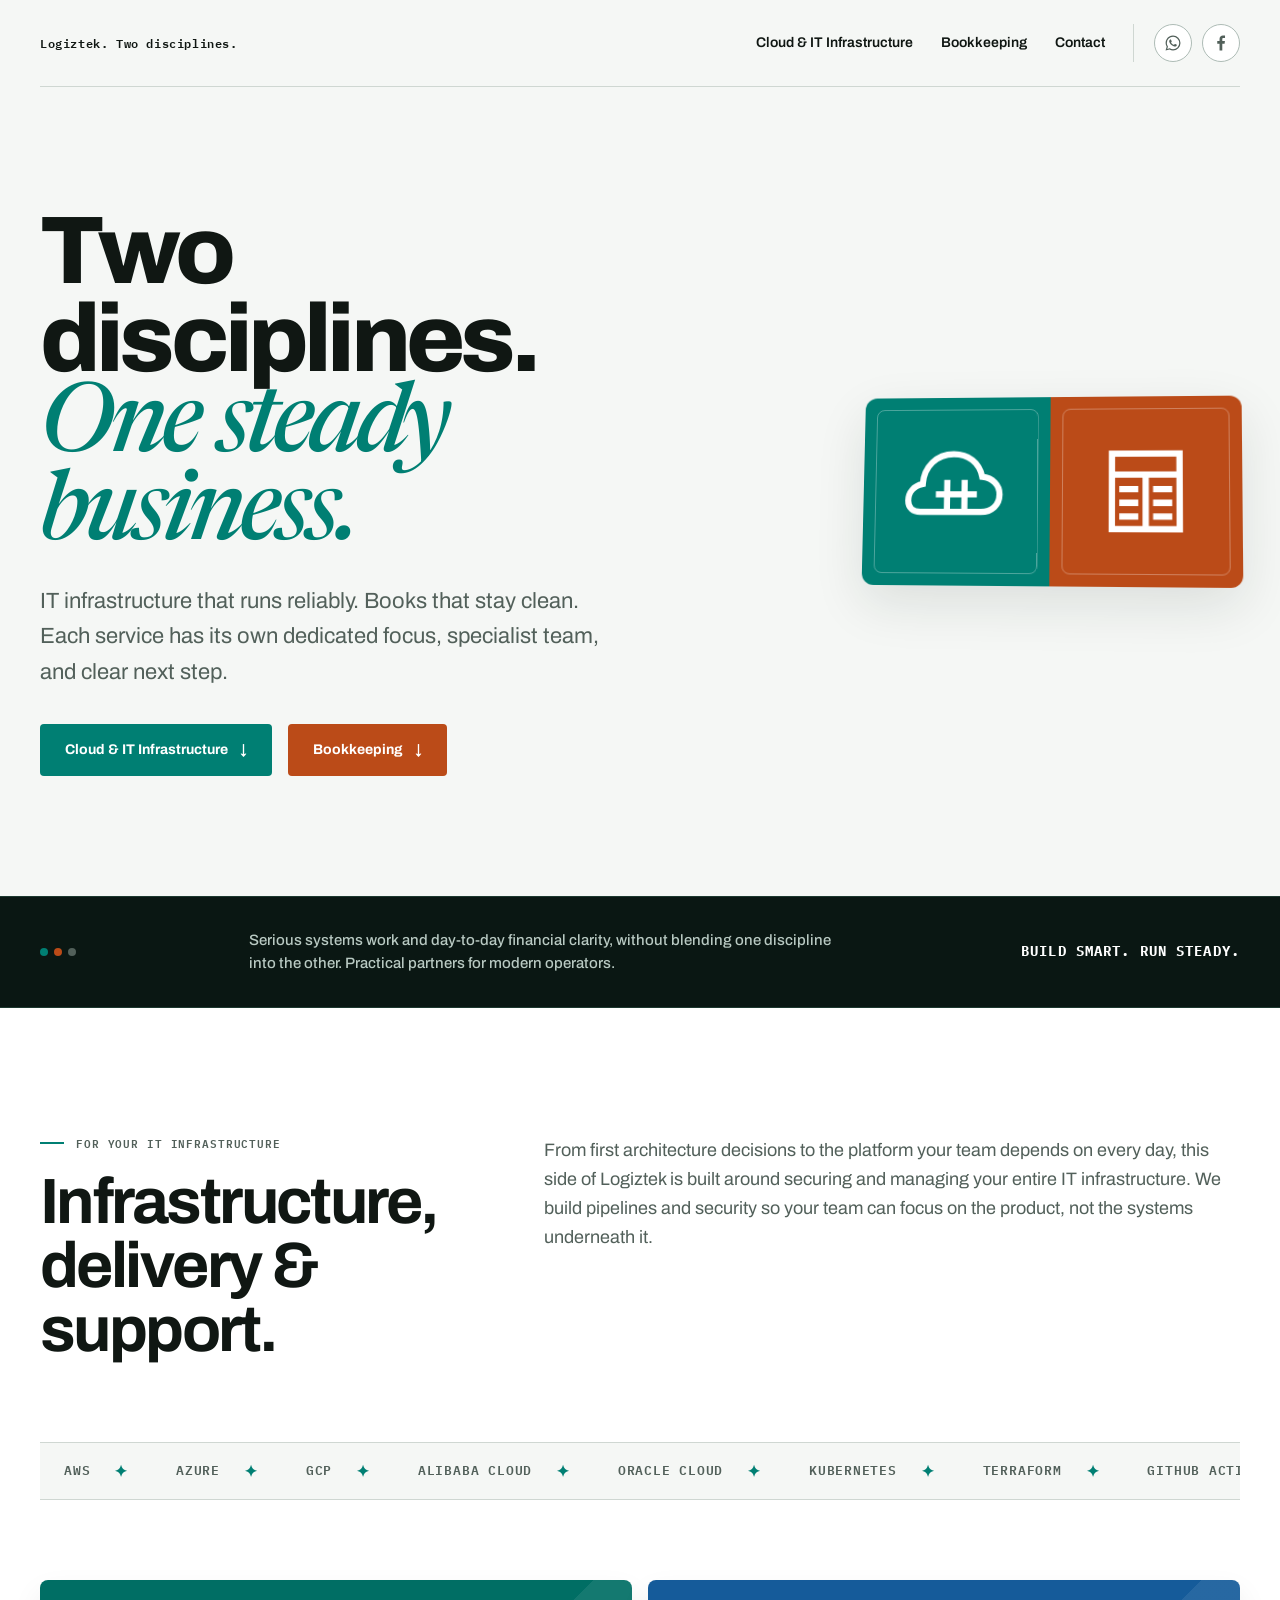
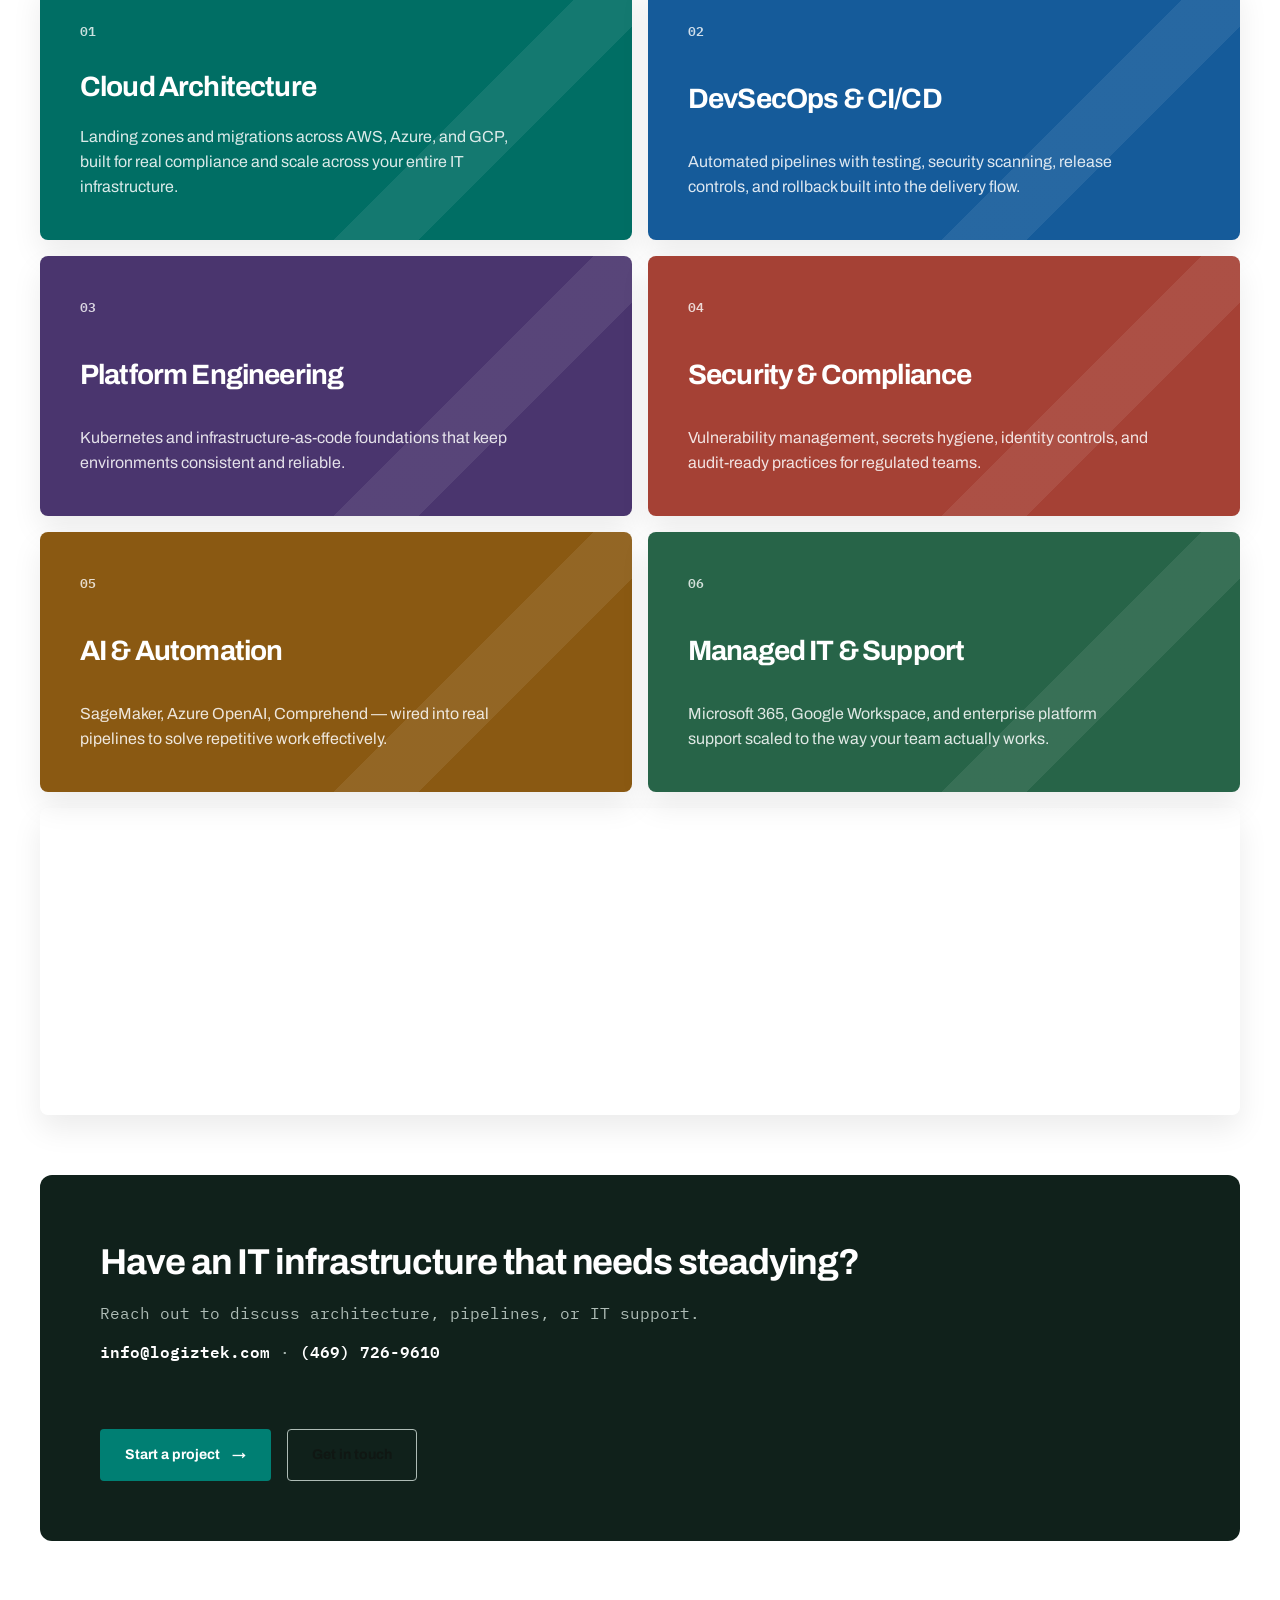
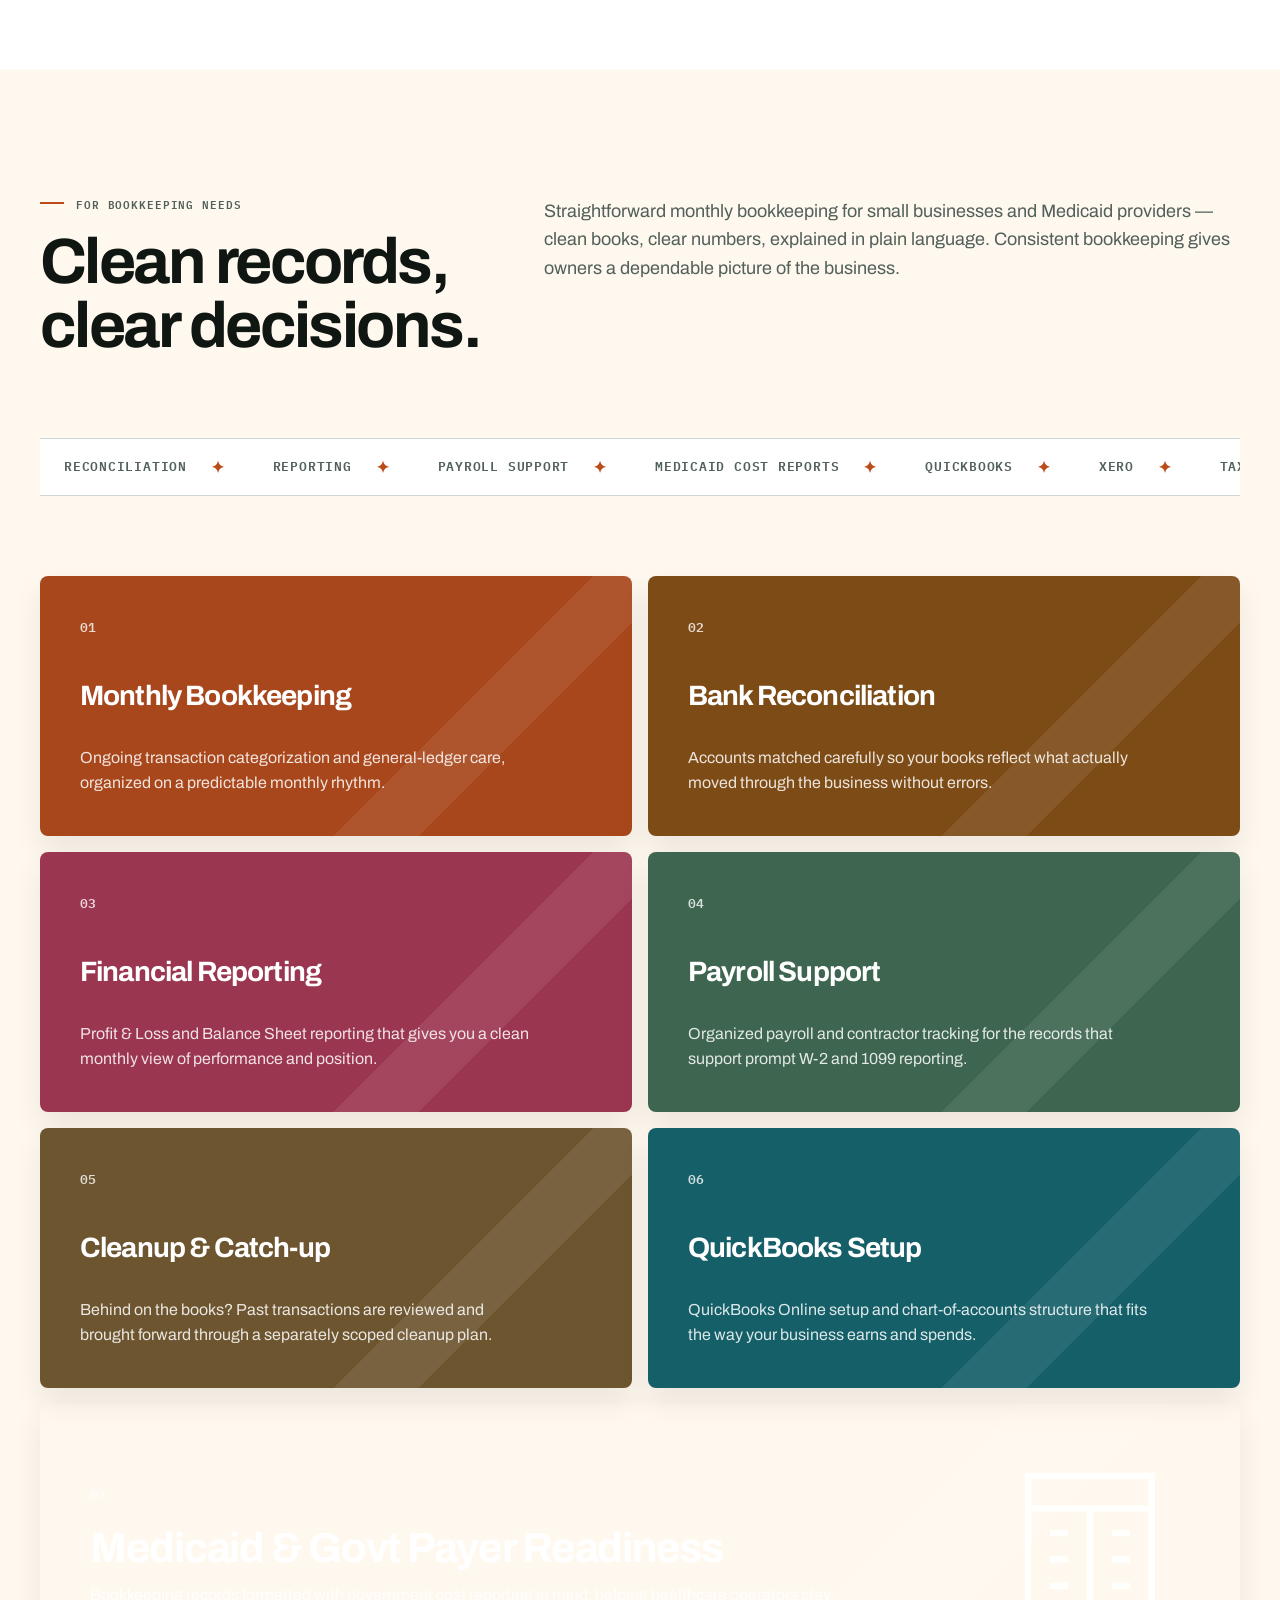
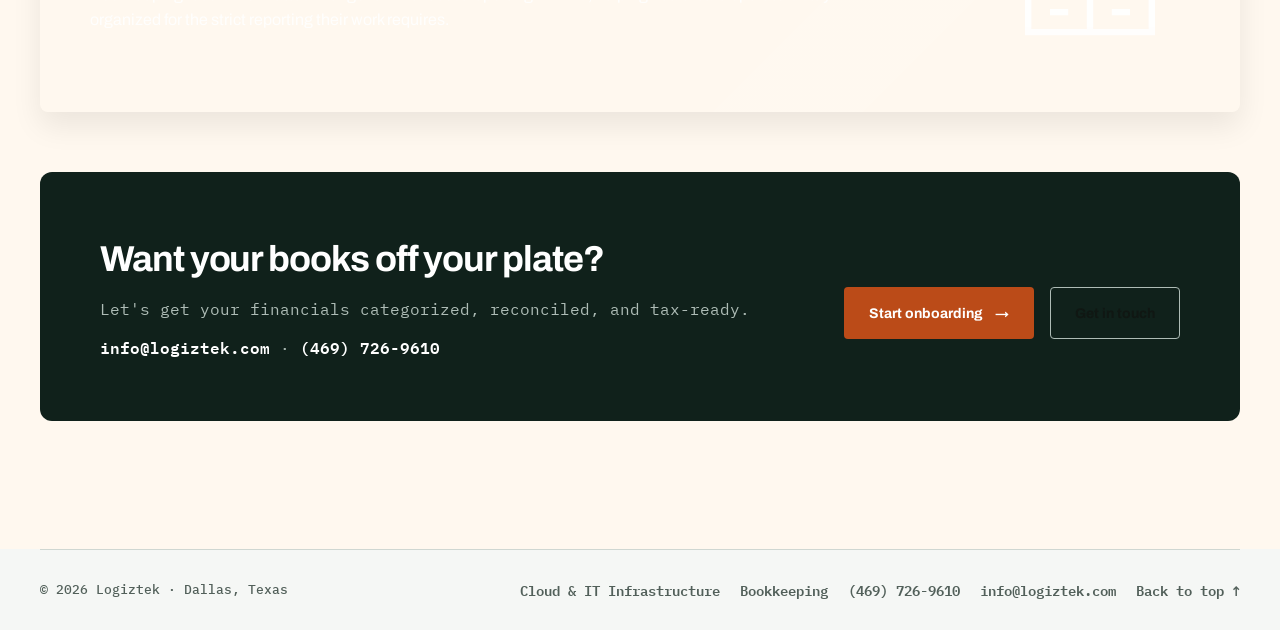
==== commit e4225ee2: "Revise homepage comments and restore contact info Updated the homepage comments, restored phone numb" ====
--- a/index.html
+++ b/index.html
@@ -1,5 +1,5 @@
 <!doctype html>
-<!-- Logiztek homepage: Unified version with full hero background and updated IT image -->
+<!-- Logiztek homepage: Unified version with full hero background, updated IT image, and restored phone numbers -->
 <html lang="en">
 <head>
   <meta charset="utf-8" />
@@ -409,6 +409,10 @@
     }
     .cta-banner h3 { margin: 0 0 10px; font-size: clamp(24px, 3vw, 36px); letter-spacing: -.03em; }
     .cta-banner p { margin: 0; color: #aebcb6; font-size: 16px; font-family: "IBM Plex Mono", monospace; }
+    .cta-banner .contact-line { margin-top: 14px; }
+    .cta-banner .contact-line a { color: #fff; text-decoration: none; font-weight: 600; transition: color 0.2s ease; }
+    .cloud-track .cta-banner .contact-line a:hover { color: var(--cloud); }
+    .books-track .cta-banner .contact-line a:hover { color: var(--books); }
 
     /* Modals / Dialogs */
     .contact-dialog {
@@ -521,7 +525,7 @@
     <div class="shell topbar">
       <a class="tagline" href="#top">Logiztek. Two disciplines.</a>
       <nav aria-label="Primary navigation">
-        <a href="#cloud">Cloud &amp; IT Landscape</a>
+        <a href="#cloud">Cloud &amp; IT Infrastructure</a>
         <a href="#bookkeeping">Bookkeeping</a>
         <a href="#contact-cloud">Contact</a>
         <span class="header-socials" aria-label="Follow Logiztek">
@@ -654,6 +658,7 @@
           <div>
             <h3>Have an IT infrastructure that needs steadying?</h3>
             <p>Reach out to discuss architecture, pipelines, or IT support.</p>
+            <p class="contact-line"><a href="mailto:info@logiztek.com">info@logiztek.com</a> <span aria-hidden="true">&middot;</span> <a href="tel:+14697269610">(469) 726-9610</a></p>
           </div>
           <div class="actions">
             <a class="button cloud-btn" href="https://logiztek.com/project">Start a project <span aria-hidden="true">→</span></a>
@@ -743,6 +748,7 @@
           <div>
             <h3>Want your books off your plate?</h3>
             <p>Let's get your financials categorized, reconciled, and tax-ready.</p>
+            <p class="contact-line"><a href="mailto:info@logiztek.com">info@logiztek.com</a> <span aria-hidden="true">&middot;</span> <a href="tel:+14697269610">(469) 726-9610</a></p>
           </div>
           <div class="actions">
             <a class="button books-btn" href="https://logiztek.com/start">Start onboarding <span aria-hidden="true">→</span></a>
@@ -774,7 +780,7 @@
               <p class="field-error" data-field-error="name" aria-live="polite"></p>
             </div>
             <div class="form-field">
-              <label for="cloud-phone">Phone <span aria-hidden="true">(opt)</span></label>
+              <label for="cloud-phone">Phone</label>
               <input id="cloud-phone" name="phone" type="tel" autocomplete="tel" />
               <p class="field-error" data-field-error="phone" aria-live="polite"></p>
             </div>
@@ -823,7 +829,7 @@
               <p class="field-error" data-field-error="name" aria-live="polite"></p>
             </div>
             <div class="form-field">
-              <label for="book-phone">Phone <span aria-hidden="true">(opt)</span></label>
+              <label for="book-phone">Phone</label>
               <input id="book-phone" name="phone" type="tel" autocomplete="tel" />
               <p class="field-error" data-field-error="phone" aria-live="polite"></p>
             </div>
@@ -858,6 +864,7 @@
     <nav class="footer-nav" aria-label="Footer navigation">
       <a href="#cloud">Cloud &amp; IT Infrastructure</a>
       <a href="#bookkeeping">Bookkeeping</a>
+      <a href="tel:+14697269610">(469) 726-9610</a>
       <a href="mailto:info@logiztek.com">info@logiztek.com</a>
       <a href="#top">Back to top &uarr;</a>
     </nav>
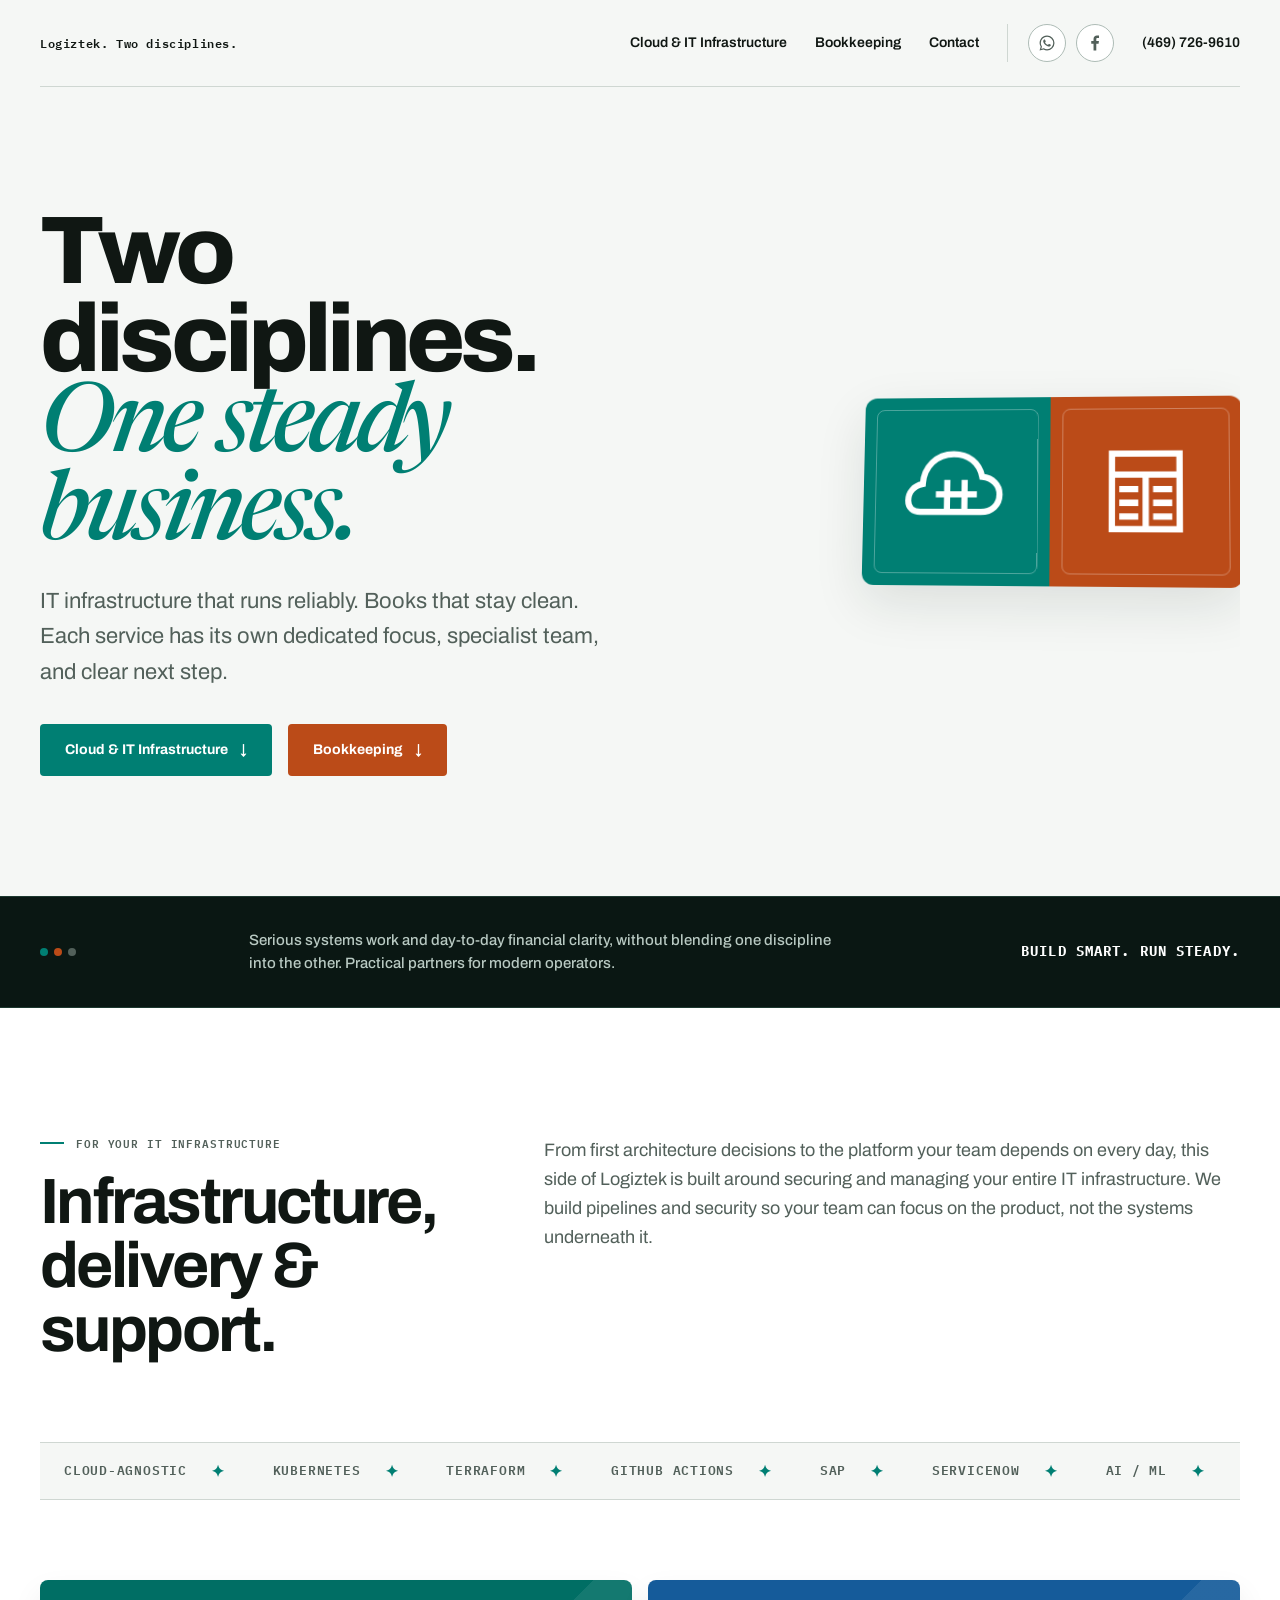
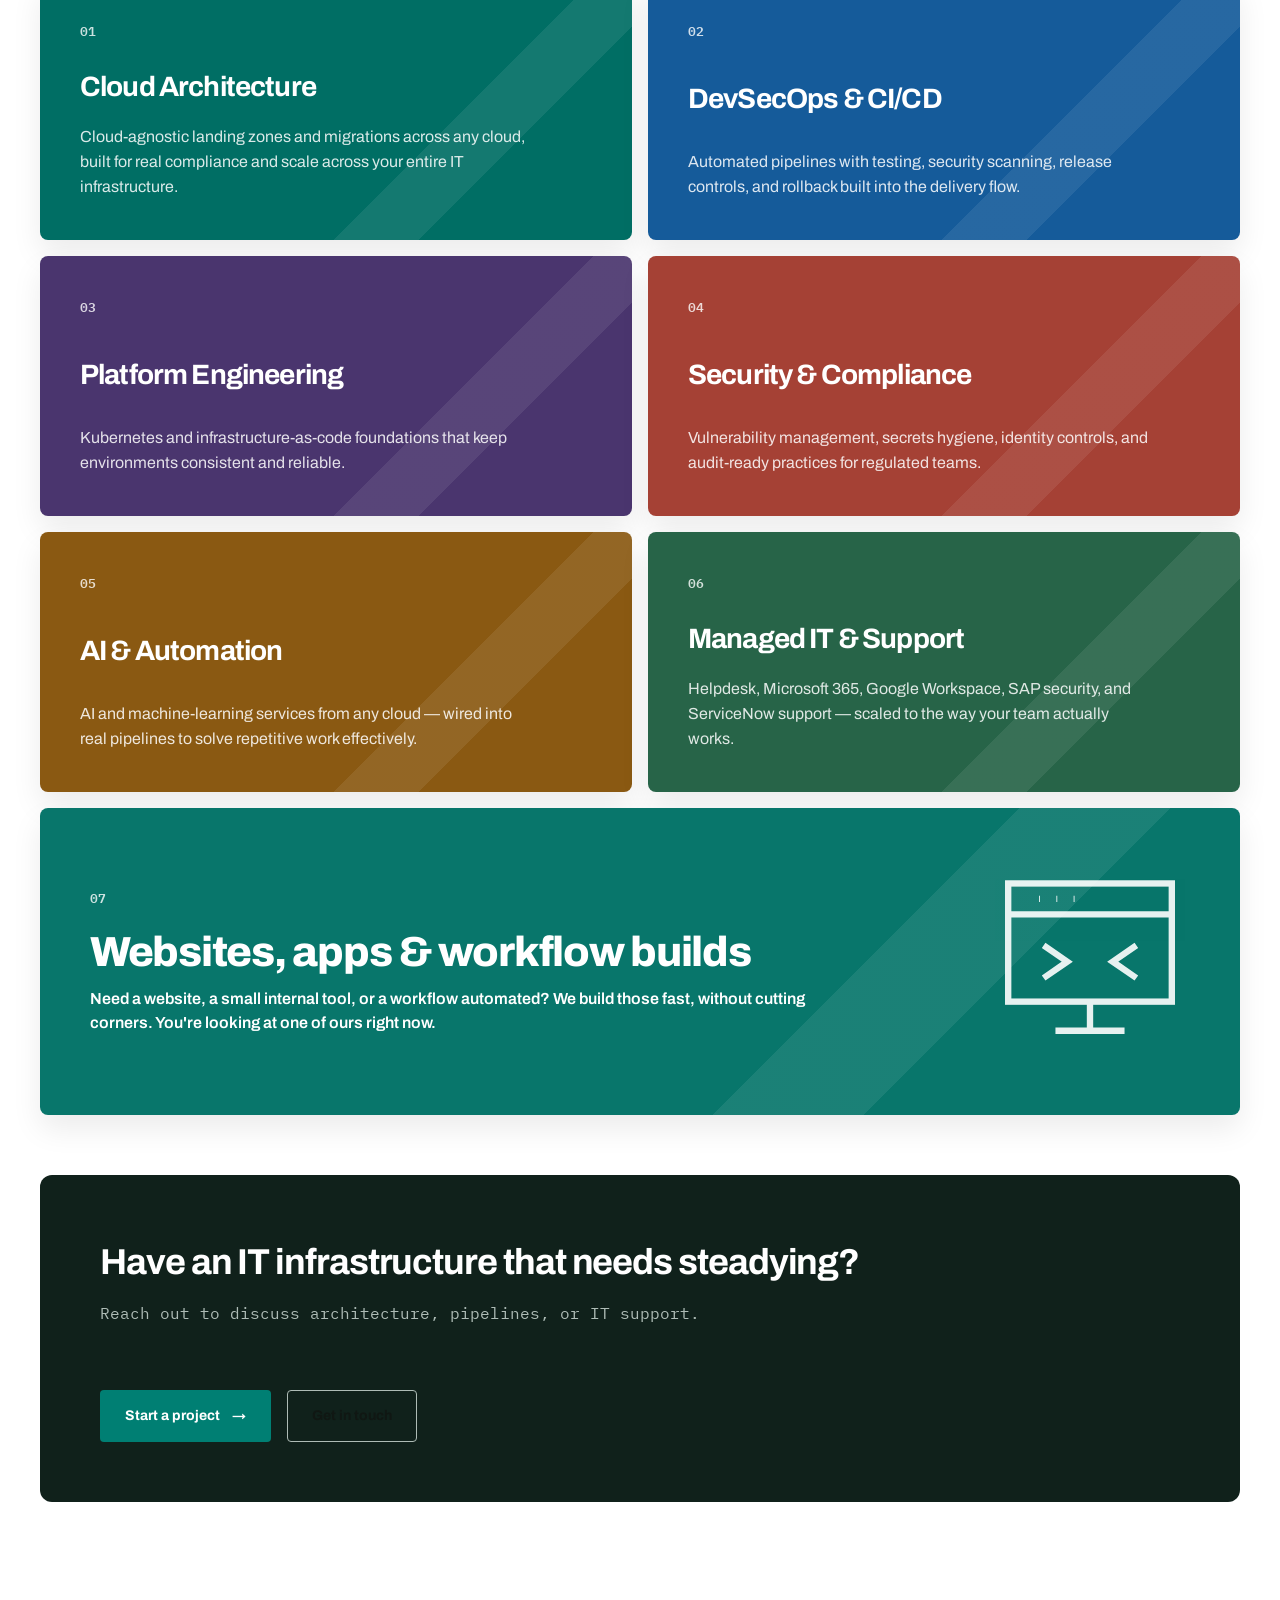
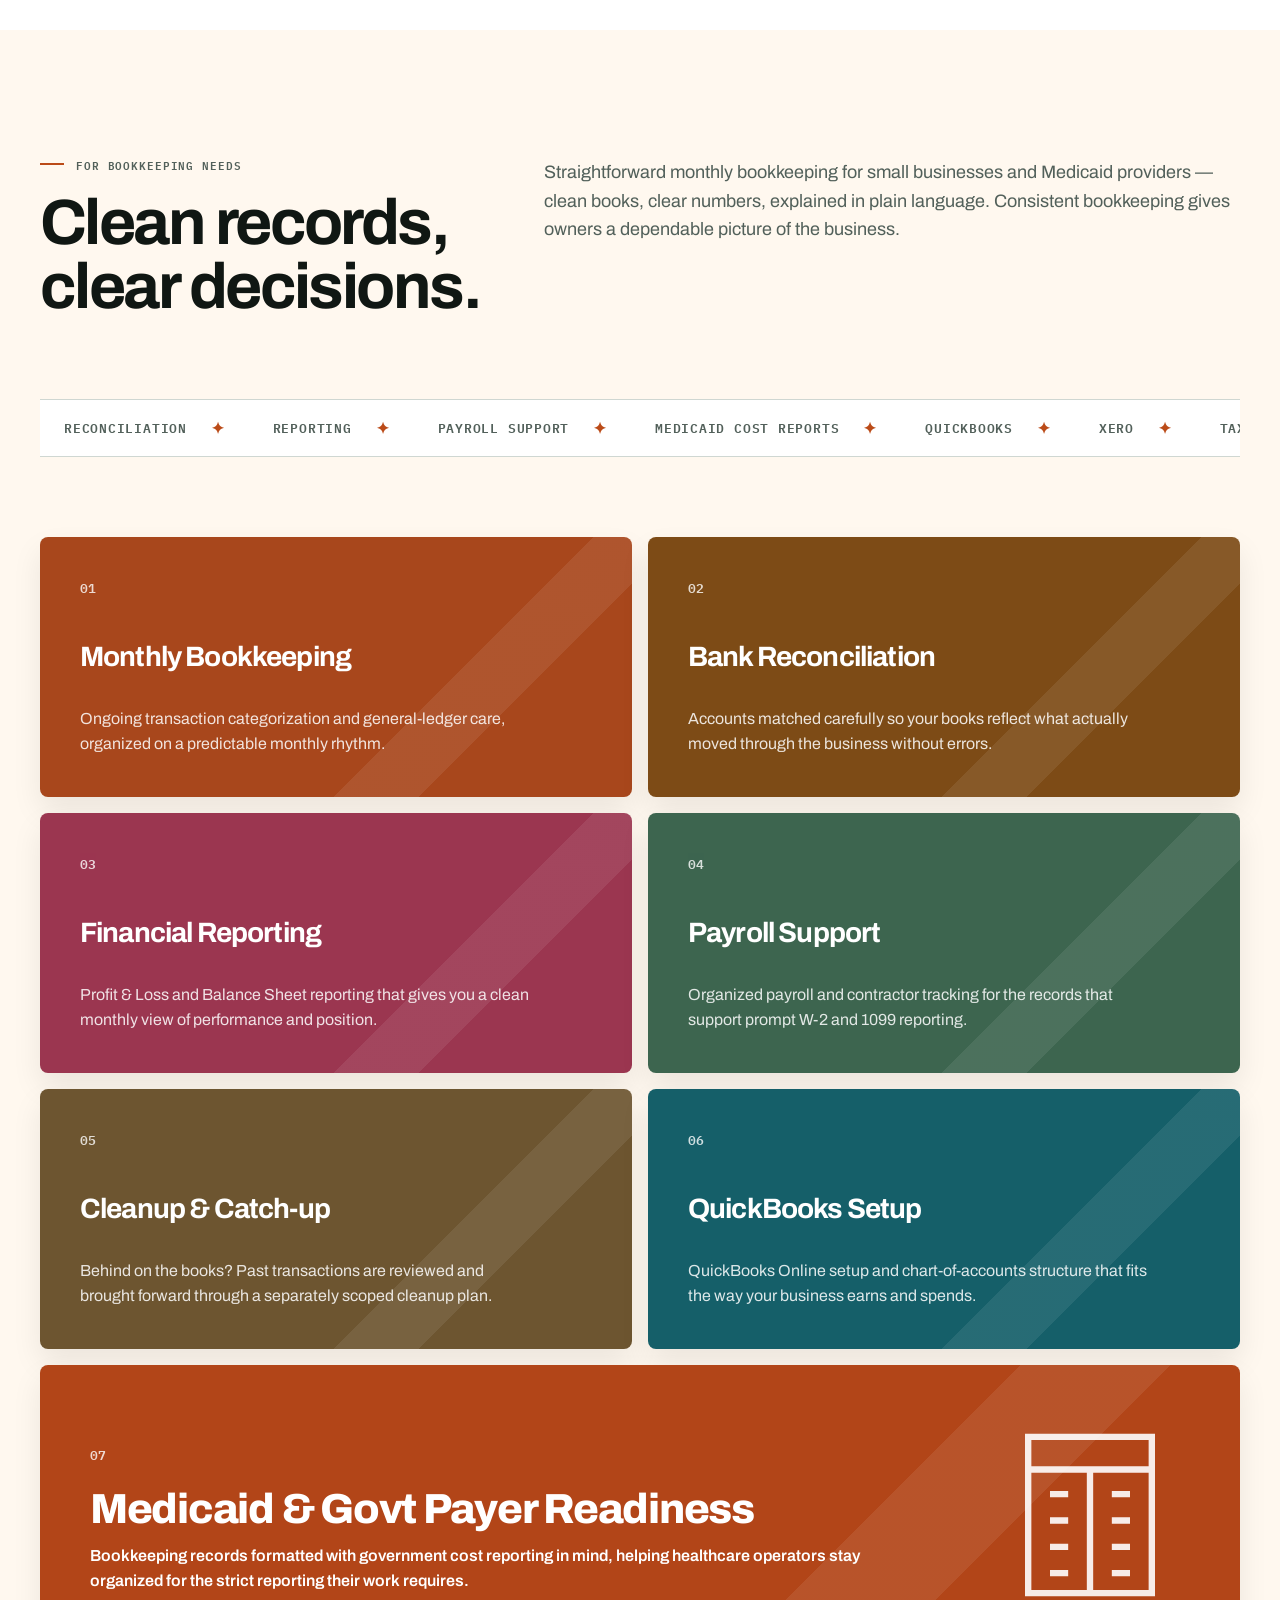
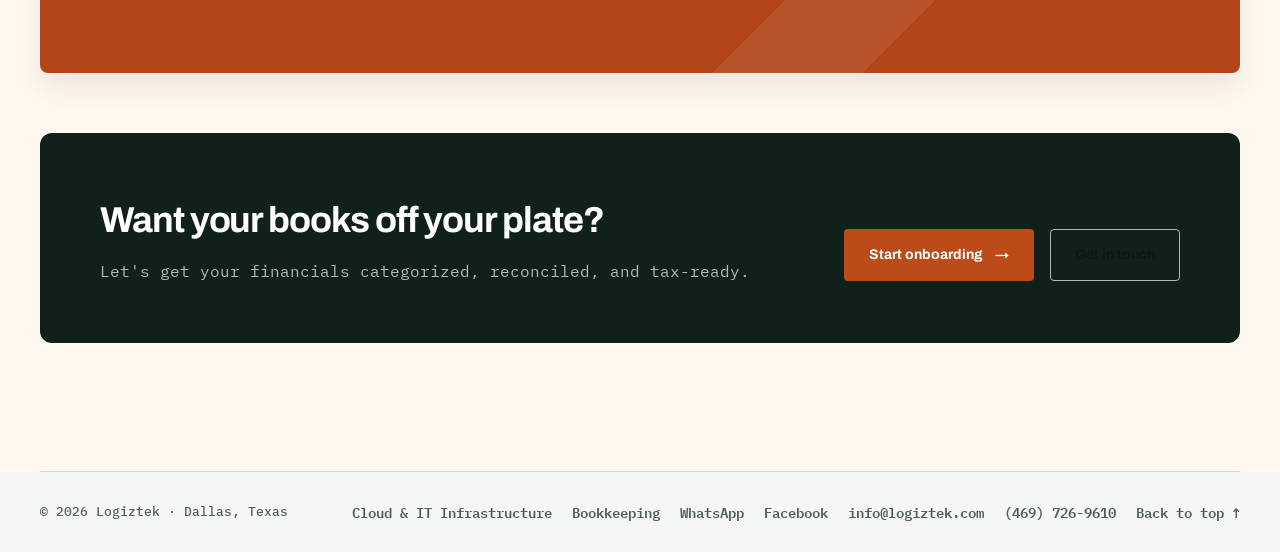
==== commit 0d84a2fe: "Refactor hero section with video backgrounds Updated hero section to use video backgrounds instead o" ====
--- a/index.html
+++ b/index.html
@@ -1,5 +1,5 @@
 <!doctype html>
-<!-- Logiztek homepage: Unified version with full hero background, updated IT image, and restored phone numbers -->
+<!-- Logiztek homepage 2026-10-11: Gbolahan's unified version (showcase at top, color-coded cards) -->
 <html lang="en">
 <head>
   <meta charset="utf-8" />
@@ -112,17 +112,6 @@
       background: var(--line-strong);
     }
 
-    /* Hero Section Header Wrap */
-    .hero-section {
-      position: relative;
-      overflow: hidden;
-      background: var(--paper);
-    }
-    .hero-section > .shell {
-      position: relative;
-      z-index: 2;
-    }
-
     /* Topbar */
     .topbar {
       display: flex;
@@ -178,7 +167,7 @@
     .button.secondary-btn { background: transparent; border-color: var(--line-strong); color: var(--ink); }
     .button.secondary-btn:hover { border-color: var(--ink); background: var(--surface); }
 
-    /* Hero Layout */
+    /* Hero */
     .hero {
       display: grid;
       grid-template-columns: 1.15fr 0.85fr;
@@ -261,52 +250,50 @@
     .signal i:nth-child(2) { background: var(--books); }
     .signal i:nth-child(3) { background: var(--muted); }
 
-    /* Tracks & Floating Background Images */
+    /* Tracks & Floating Video Backgrounds */
     .track { 
       position: relative; 
-      z-index: 0; 
       padding: clamp(80px, 10vw, 140px) 0; 
       overflow: hidden; 
     }
-    .track.cloud-track { background-color: var(--surface); }
-    .track.books-track { background-color: var(--cream); }
-    
-    .track > .shell { 
-      position: relative; 
-      z-index: 2; 
-    }
-    
-    /* Shared Background Image Implementation */
+    .track.cloud-track { background: var(--surface); }
+    .track.books-track { background: var(--cream); }
+    
+    .track > .shell { position: relative; z-index: 2; }
+    
+    /* Foolproof video background implementation */
     .video-bg {
       position: absolute; 
-      top: 0; 
-      left: 0; 
-      width: 100%; 
-      height: 100%; 
-      z-index: 1; 
+      inset: 0; 
+      z-index: 0;
       pointer-events: none;
       overflow: hidden;
     }
-    .video-bg img {
+    .video-bg video {
       width: 100%; 
       height: 100%; 
       object-fit: cover;
-      opacity: 0.12; 
+      opacity: 0.22; /* Controls video visibility directly */
       animation: floatSlowly 30s ease-in-out infinite alternate;
       transform: scale(1.1);
     }
     
-    /* Specific opacities to ensure reading contrast */
-    .hero-bg img { opacity: 0.14; animation-direction: alternate-reverse; }
-    
     @media (prefers-color-scheme: dark) {
-      .video-bg img { opacity: 0.08; }
-      .hero-bg img { opacity: 0.09; }
+      .video-bg video { 
+        opacity: 0.15; /* Dimmer for dark mode readability */
+      }
     }
     
     @keyframes floatSlowly {
       0% { transform: scale(1.1) translate(0, 0); }
       100% { transform: scale(1.15) translate(-1.5%, 1.5%); }
+    }
+    /* Hero floating video background */
+    .hero { position: relative; overflow: hidden; }
+    .hero-content, .hero-aside { position: relative; z-index: 1; }
+    .hero .video-bg video { opacity: 0.14; }
+    @media (prefers-color-scheme: dark) {
+      .hero .video-bg video { opacity: 0.09; }
     }
 
     .track-heading {
@@ -368,6 +355,7 @@
     .cloud-track .service-card:nth-child(4) { --service-bg: #a54135; }
     .cloud-track .service-card:nth-child(5) { --service-bg: #8a5912; }
     .cloud-track .service-card:nth-child(6) { --service-bg: #276448; }
+    .cloud-track .service-card:nth-child(7) { --service-bg: #08766b; }
     
     /* Books Card Colors */
     .books-track .service-card:nth-child(1) { --service-bg: #a8471c; }
@@ -376,6 +364,7 @@
     .books-track .service-card:nth-child(4) { --service-bg: #3d654f; }
     .books-track .service-card:nth-child(5) { --service-bg: #6d5530; }
     .books-track .service-card:nth-child(6) { --service-bg: #155f69; }
+    .books-track .service-card:nth-child(7) { --service-bg: #b24518; }
 
     .service-card .num { font: 600 13px "IBM Plex Mono", monospace; opacity: 0.8; margin-bottom: 20px; display: block;}
     .service-card h3 { margin: 0 0 12px; font-size: clamp(22px, 2.5vw, 28px); line-height: 1.1; letter-spacing: -.03em; }
@@ -390,7 +379,8 @@
       padding: 50px;
     }
     .service-card.feature .content { flex: 1; }
-    .service-card.feature h3 { font-size: clamp(28px, 4vw, 42px); }
+    .service-card.feature h3 { font-size: clamp(28px, 4vw, 42px); font-weight: 800; }
+    .service-card.feature p { color: #fff; font-weight: 600; }
     .service-card.feature .emblem { flex: 0 0 200px; opacity: 0.9; }
     .service-card.feature .emblem svg { width: 100%; height: auto; }
 
@@ -409,10 +399,6 @@
     }
     .cta-banner h3 { margin: 0 0 10px; font-size: clamp(24px, 3vw, 36px); letter-spacing: -.03em; }
     .cta-banner p { margin: 0; color: #aebcb6; font-size: 16px; font-family: "IBM Plex Mono", monospace; }
-    .cta-banner .contact-line { margin-top: 14px; }
-    .cta-banner .contact-line a { color: #fff; text-decoration: none; font-weight: 600; transition: color 0.2s ease; }
-    .cloud-track .cta-banner .contact-line a:hover { color: var(--cloud); }
-    .books-track .cta-banner .contact-line a:hover { color: var(--books); }
 
     /* Modals / Dialogs */
     .contact-dialog {
@@ -516,30 +502,32 @@
 </head>
 <body id="top">
   
-  <header class="hero-section">
-    <!-- Hero Background Image (Abstract Digital Network) -->
-    <div class="video-bg hero-bg" aria-hidden="true">
-      <img src="https://images.unsplash.com/photo-1451187580459-43490279c0fa?q=80&w=2672&auto=format&fit=crop" alt="" />
-    </div>
-
-    <div class="shell topbar">
-      <a class="tagline" href="#top">Logiztek. Two disciplines.</a>
-      <nav aria-label="Primary navigation">
-        <a href="#cloud">Cloud &amp; IT Infrastructure</a>
-        <a href="#bookkeeping">Bookkeeping</a>
-        <a href="#contact-cloud">Contact</a>
-        <span class="header-socials" aria-label="Follow Logiztek">
-          <a class="social-link whatsapp" href="https://whatsapp.com/channel/0029Vb7V7QNIHphKqlEUrF14" target="_blank" rel="noopener noreferrer" aria-label="WhatsApp">
-            <svg viewBox="0 0 24 24"><path d="M12.04 2a9.84 9.84 0 0 0-8.46 14.86L2.05 22l5.28-1.49A9.98 9.98 0 0 0 12.04 22 9.96 9.96 0 0 0 22 12.04 10 10 0 0 0 12.04 2Zm0 18.3a8.26 8.26 0 0 1-4.21-1.15l-.3-.18-3.13.88.89-3.05-.2-.32A8.18 8.18 0 0 1 3.78 12a8.27 8.27 0 1 1 8.26 8.3Zm4.53-6.19c-.25-.12-1.47-.72-1.7-.8-.23-.09-.4-.13-.57.12-.16.25-.64.8-.78.97-.14.16-.29.18-.54.06-1.47-.73-2.43-1.3-3.4-2.96-.26-.44.26-.41.73-1.36.08-.17.04-.31-.02-.44-.06-.12-.56-1.35-.77-1.85-.2-.48-.41-.42-.57-.43h-.48c-.16 0-.43.06-.66.31-.22.25-.86.85-.86 2.07 0 1.22.89 2.4 1.01 2.56.12.17 1.75 2.67 4.24 3.75 1.58.68 2.2.74 2.99.62.48-.07 1.47-.6 1.68-1.18.2-.58.2-1.07.14-1.18-.06-.1-.22-.16-.47-.28Z"/></svg>
-          </a>
-          <a class="social-link facebook" href="https://www.facebook.com/61595042666235" target="_blank" rel="noopener noreferrer" aria-label="Facebook">
-            <svg viewBox="0 0 24 24"><path d="M13.72 22v-9.12h3.06l.46-3.56h-3.52V7.05c0-1.03.29-1.73 1.76-1.73h1.88V2.14A25.1 25.1 0 0 0 14.62 2c-2.71 0-4.57 1.66-4.57 4.7v2.62H7v3.56h3.05V22h3.67Z"/></svg>
-          </a>
-        </span>
-      </nav>
-    </div>
-
+  <header class="shell topbar">
+    <a class="tagline" href="#top">Logiztek. Two disciplines.</a>
+    <nav aria-label="Primary navigation">
+      <a href="#cloud">Cloud &amp; IT Infrastructure</a>
+      <a href="#bookkeeping">Bookkeeping</a>
+      <a href="#contact-cloud">Contact</a>
+      <span class="header-socials" aria-label="Follow Logiztek">
+        <a class="social-link whatsapp" href="https://whatsapp.com/channel/0029Vb7V7QNIHphKqlEUrF14" target="_blank" rel="noopener noreferrer" aria-label="WhatsApp">
+          <svg viewBox="0 0 24 24"><path d="M12.04 2a9.84 9.84 0 0 0-8.46 14.86L2.05 22l5.28-1.49A9.98 9.98 0 0 0 12.04 22 9.96 9.96 0 0 0 22 12.04 10 10 0 0 0 12.04 2Zm0 18.3a8.26 8.26 0 0 1-4.21-1.15l-.3-.18-3.13.88.89-3.05-.2-.32A8.18 8.18 0 0 1 3.78 12a8.27 8.27 0 1 1 8.26 8.3Zm4.53-6.19c-.25-.12-1.47-.72-1.7-.8-.23-.09-.4-.13-.57.12-.16.25-.64.8-.78.97-.14.16-.29.18-.54.06-1.47-.73-2.43-1.3-3.4-2.96-.26-.44.26-.41.73-1.36.08-.17.04-.31-.02-.44-.06-.12-.56-1.35-.77-1.85-.2-.48-.41-.42-.57-.43h-.48c-.16 0-.43.06-.66.31-.22.25-.86.85-.86 2.07 0 1.22.89 2.4 1.01 2.56.12.17 1.75 2.67 4.24 3.75 1.58.68 2.2.74 2.99.62.48-.07 1.47-.6 1.68-1.18.2-.58.2-1.07.14-1.18-.06-.1-.22-.16-.47-.28Z"/></svg>
+        </a>
+        <a class="social-link facebook" href="https://www.facebook.com/61595042666235" target="_blank" rel="noopener noreferrer" aria-label="Facebook">
+          <svg viewBox="0 0 24 24"><path d="M13.72 22v-9.12h3.06l.46-3.56h-3.52V7.05c0-1.03.29-1.73 1.76-1.73h1.88V2.14A25.1 25.1 0 0 0 14.62 2c-2.71 0-4.57 1.66-4.57 4.7v2.62H7v3.56h3.05V22h3.67Z"/></svg>
+        </a>
+      </span>
+      <a href="tel:+14697269610">(469) 726-9610</a>
+    </nav>
+  </header>
+
+  <main>
+    <!-- Unified Hero Section -->
     <section class="shell hero" aria-labelledby="hero-title">
+      <div class="video-bg" aria-hidden="true">
+        <video autoplay loop muted playsinline>
+          <source src="https://assets.mixkit.co/videos/7876/7876-720.mp4" type="video/mp4">
+        </video>
+      </div>
       <div class="hero-content">
         <h1 id="hero-title">Two disciplines. <span class="steady">One steady business.</span></h1>
         <p>IT infrastructure that runs reliably. Books that stay clean. Each service has its own dedicated focus, specialist team, and clear next step.</p>
@@ -566,9 +554,7 @@
         </div>
       </div>
     </section>
-  </header>
-
-  <main>
+
     <!-- Manifesto Strip -->
     <section class="manifesto" aria-label="Approach">
       <div class="shell">
@@ -580,9 +566,11 @@
 
     <!-- Cloud Track -->
     <section class="track cloud-track" id="cloud">
-      <!-- Fixed Floating Background Image (Tech circuit/servers) -->
+      <!-- Foolproof Floating Background Video -->
       <div class="video-bg" aria-hidden="true">
-        <img src="https://images.unsplash.com/photo-1518770660439-4636190af475?q=80&w=2672&auto=format&fit=crop" alt="" />
+        <video autoplay loop muted playsinline>
+          <source src="https://assets.mixkit.co/videos/7876/7876-720.mp4" type="video/mp4">
+        </video>
       </div>
 
       <div class="shell">
@@ -599,10 +587,10 @@
         <div class="marquee">
           <div class="marquee-track">
             <div class="marquee-group">
-              <span class="marquee-item">AWS</span><span class="marquee-item">Azure</span><span class="marquee-item">GCP</span><span class="marquee-item">Alibaba Cloud</span><span class="marquee-item">Oracle Cloud</span><span class="marquee-item">Kubernetes</span><span class="marquee-item">Terraform</span><span class="marquee-item">GitHub Actions</span><span class="marquee-item">AI / ML</span>
+              <span class="marquee-item">Cloud-Agnostic</span><span class="marquee-item">Kubernetes</span><span class="marquee-item">Terraform</span><span class="marquee-item">GitHub Actions</span><span class="marquee-item">SAP</span><span class="marquee-item">ServiceNow</span><span class="marquee-item">AI / ML</span>
             </div>
             <div class="marquee-group" aria-hidden="true">
-              <span class="marquee-item">AWS</span><span class="marquee-item">Azure</span><span class="marquee-item">GCP</span><span class="marquee-item">Alibaba Cloud</span><span class="marquee-item">Oracle Cloud</span><span class="marquee-item">Kubernetes</span><span class="marquee-item">Terraform</span><span class="marquee-item">GitHub Actions</span><span class="marquee-item">AI / ML</span>
+              <span class="marquee-item">Cloud-Agnostic</span><span class="marquee-item">Kubernetes</span><span class="marquee-item">Terraform</span><span class="marquee-item">GitHub Actions</span><span class="marquee-item">SAP</span><span class="marquee-item">ServiceNow</span><span class="marquee-item">AI / ML</span>
             </div>
           </div>
         </div>
@@ -611,7 +599,7 @@
           <article class="service-card">
             <span class="num">01</span>
             <h3>Cloud Architecture</h3>
-            <p>Landing zones and migrations across AWS, Azure, and GCP, built for real compliance and scale across your entire IT infrastructure.</p>
+            <p>Cloud-agnostic landing zones and migrations across any cloud, built for real compliance and scale across your entire IT infrastructure.</p>
           </article>
           <article class="service-card">
             <span class="num">02</span>
@@ -631,12 +619,12 @@
           <article class="service-card">
             <span class="num">05</span>
             <h3>AI &amp; Automation</h3>
-            <p>SageMaker, Azure OpenAI, Comprehend — wired into real pipelines to solve repetitive work effectively.</p>
+            <p>AI and machine-learning services from any cloud — wired into real pipelines to solve repetitive work effectively.</p>
           </article>
           <article class="service-card">
             <span class="num">06</span>
             <h3>Managed IT &amp; Support</h3>
-            <p>Microsoft 365, Google Workspace, and enterprise platform support scaled to the way your team actually works.</p>
+            <p>Helpdesk, Microsoft 365, Google Workspace, SAP security, and ServiceNow support — scaled to the way your team actually works.</p>
           </article>
           <article class="service-card feature">
             <div class="content">
@@ -658,7 +646,6 @@
           <div>
             <h3>Have an IT infrastructure that needs steadying?</h3>
             <p>Reach out to discuss architecture, pipelines, or IT support.</p>
-            <p class="contact-line"><a href="mailto:info@logiztek.com">info@logiztek.com</a> <span aria-hidden="true">&middot;</span> <a href="tel:+14697269610">(469) 726-9610</a></p>
           </div>
           <div class="actions">
             <a class="button cloud-btn" href="https://logiztek.com/project">Start a project <span aria-hidden="true">→</span></a>
@@ -671,9 +658,11 @@
 
     <!-- Books Track -->
     <section class="track books-track" id="bookkeeping">
-      <!-- Fixed Floating Background Image (Financial focus) -->
+      <!-- Foolproof Floating Background Video -->
       <div class="video-bg" aria-hidden="true">
-        <img src="https://images.unsplash.com/photo-1554224155-6726b3ff858f?q=80&w=2626&auto=format&fit=crop" alt="" />
+        <video autoplay loop muted playsinline>
+          <source src="https://assets.mixkit.co/videos/34126/34126-720.mp4" type="video/mp4">
+        </video>
       </div>
 
       <div class="shell">
@@ -693,7 +682,7 @@
               <span class="marquee-item">Reconciliation</span><span class="marquee-item">Reporting</span><span class="marquee-item">Payroll Support</span><span class="marquee-item">Medicaid Cost Reports</span><span class="marquee-item">QuickBooks</span><span class="marquee-item">Xero</span><span class="marquee-item">Tax-Ready Records</span>
             </div>
             <div class="marquee-group" aria-hidden="true">
-              <span class="marquee-item">Reconciliation</span><span class="marquee-item">Reporting</span><span class="marquee-item">Payroll Support</span><span class="marquee-item">Medicaid Cost Reports</span><span class="marquee-item">QuickBooks</span><span class="marquee-item">Xero</span><span class="marquee-item">Tax-Ready Records</span>
+              <span class="marquee-item">Reconciliation</span><span class="marquee-item">Reporting</span><span class="marquee-item">Payroll Support</span><span class="marquee-item">QuickBooks</span><span class="marquee-item">Xero</span><span class="marquee-item">Tax-Ready Records</span>
             </div>
           </div>
         </div>
@@ -748,7 +737,6 @@
           <div>
             <h3>Want your books off your plate?</h3>
             <p>Let's get your financials categorized, reconciled, and tax-ready.</p>
-            <p class="contact-line"><a href="mailto:info@logiztek.com">info@logiztek.com</a> <span aria-hidden="true">&middot;</span> <a href="tel:+14697269610">(469) 726-9610</a></p>
           </div>
           <div class="actions">
             <a class="button books-btn" href="https://logiztek.com/start">Start onboarding <span aria-hidden="true">→</span></a>
@@ -770,7 +758,7 @@
           </div>
           <a class="contact-close" href="#cloud" aria-label="Close modal">&times;</a>
         </div>
-        <p>Tell us what you are building, migrating, securing or trying to steady across your IT infrastructure. We’ll respond by email or phone.</p>
+        <p>Tell us what you are building, migrating, securing or trying to steady across your IT infrastructure. We’ll respond by email or phone. Prefer to talk? Call us at <a href="tel:+14697269610">(469) 726-9610</a>.</p>
         
         <form class="contact-form" data-contact-form data-service="Cloud &amp; IT" novalidate>
           <div class="form-row">
@@ -819,7 +807,7 @@
           </div>
           <a class="contact-close" href="#bookkeeping" aria-label="Close modal">&times;</a>
         </div>
-        <p>Tell us where your books stand and what you need help with. We’ll respond promptly.</p>
+        <p>Tell us where your books stand and what you need help with. We’ll respond promptly. Prefer to talk? Call us at <a href="tel:+14697269610">(469) 726-9610</a>.</p>
         
         <form class="contact-form" data-contact-form data-service="Bookkeeping" novalidate>
           <div class="form-row">
@@ -864,8 +852,10 @@
     <nav class="footer-nav" aria-label="Footer navigation">
       <a href="#cloud">Cloud &amp; IT Infrastructure</a>
       <a href="#bookkeeping">Bookkeeping</a>
+      <a href="https://whatsapp.com/channel/0029Vb7V7QNIHphKqlEUrF14" target="_blank" rel="noopener noreferrer">WhatsApp</a>
+      <a href="https://www.facebook.com/61595042666235" target="_blank" rel="noopener noreferrer">Facebook</a>
+      <a href="mailto:info@logiztek.com">info@logiztek.com</a>
       <a href="tel:+14697269610">(469) 726-9610</a>
-      <a href="mailto:info@logiztek.com">info@logiztek.com</a>
       <a href="#top">Back to top &uarr;</a>
     </nav>
   </footer>
